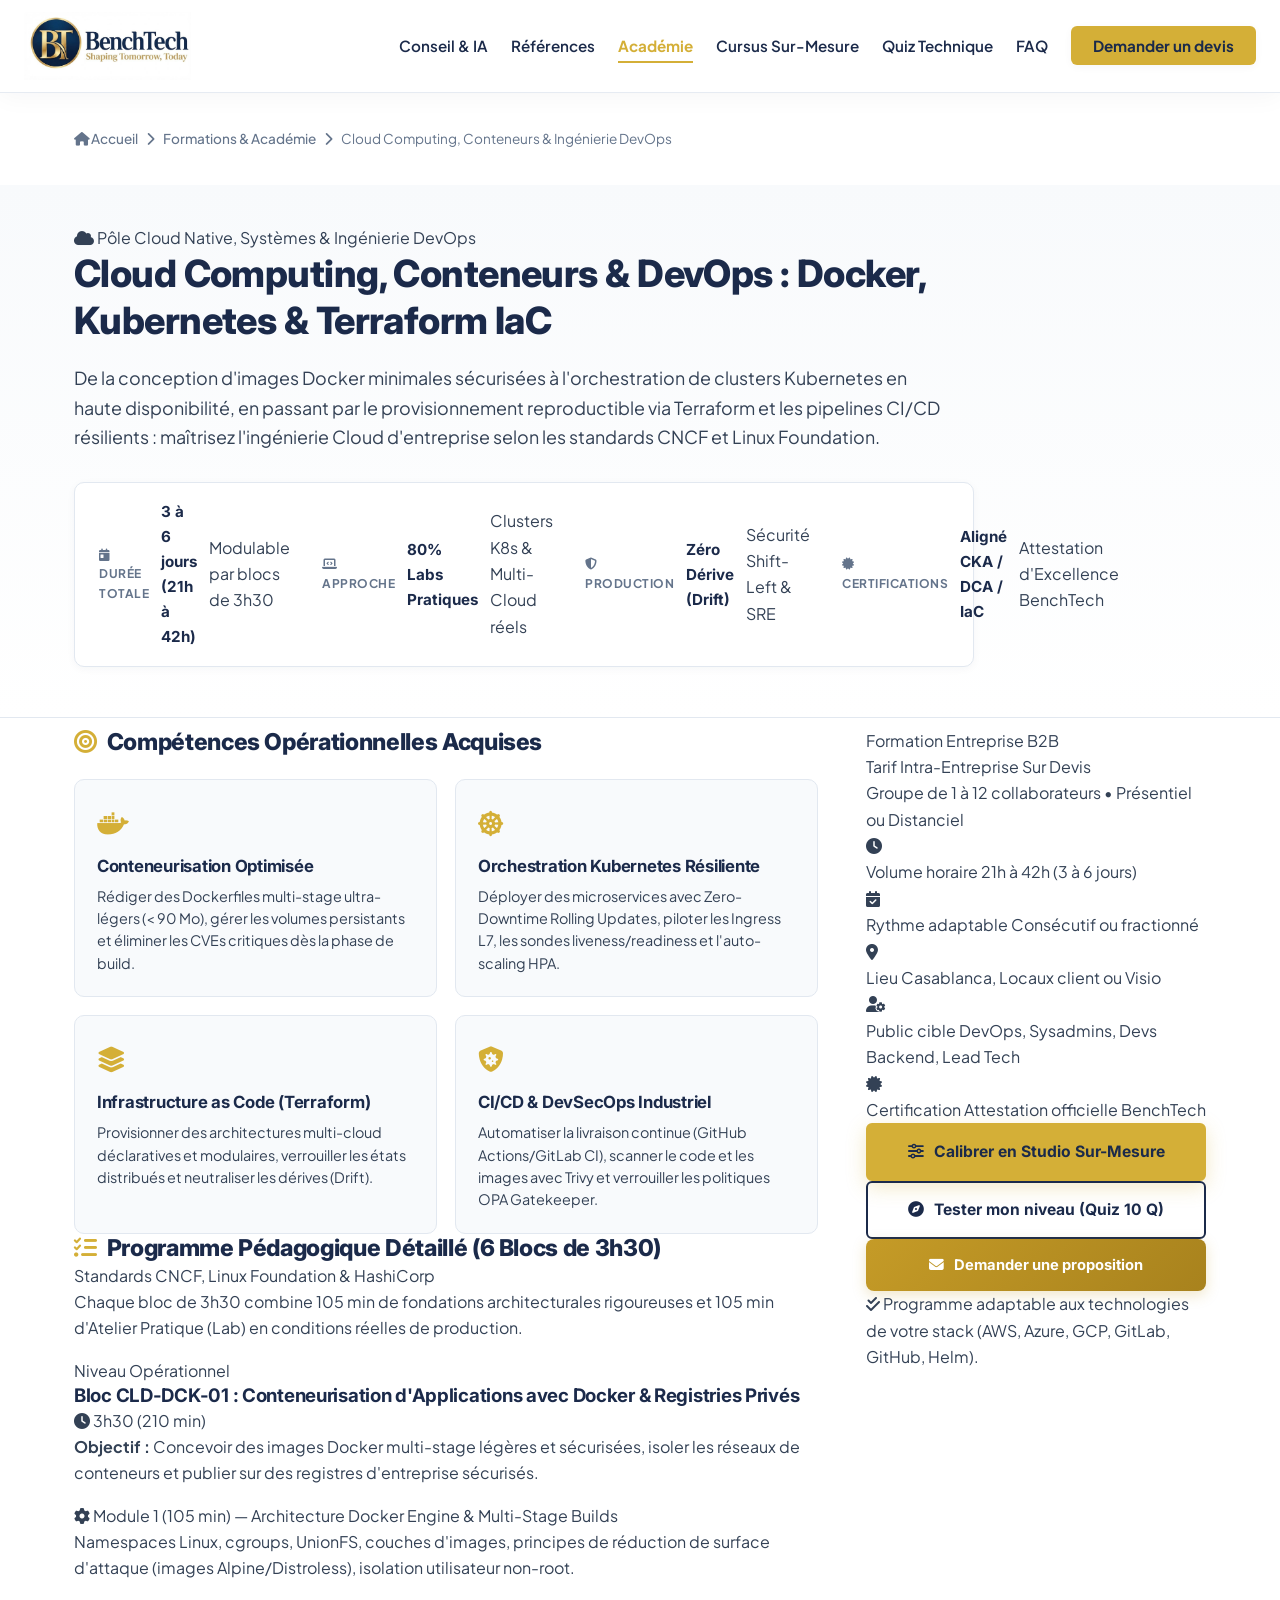
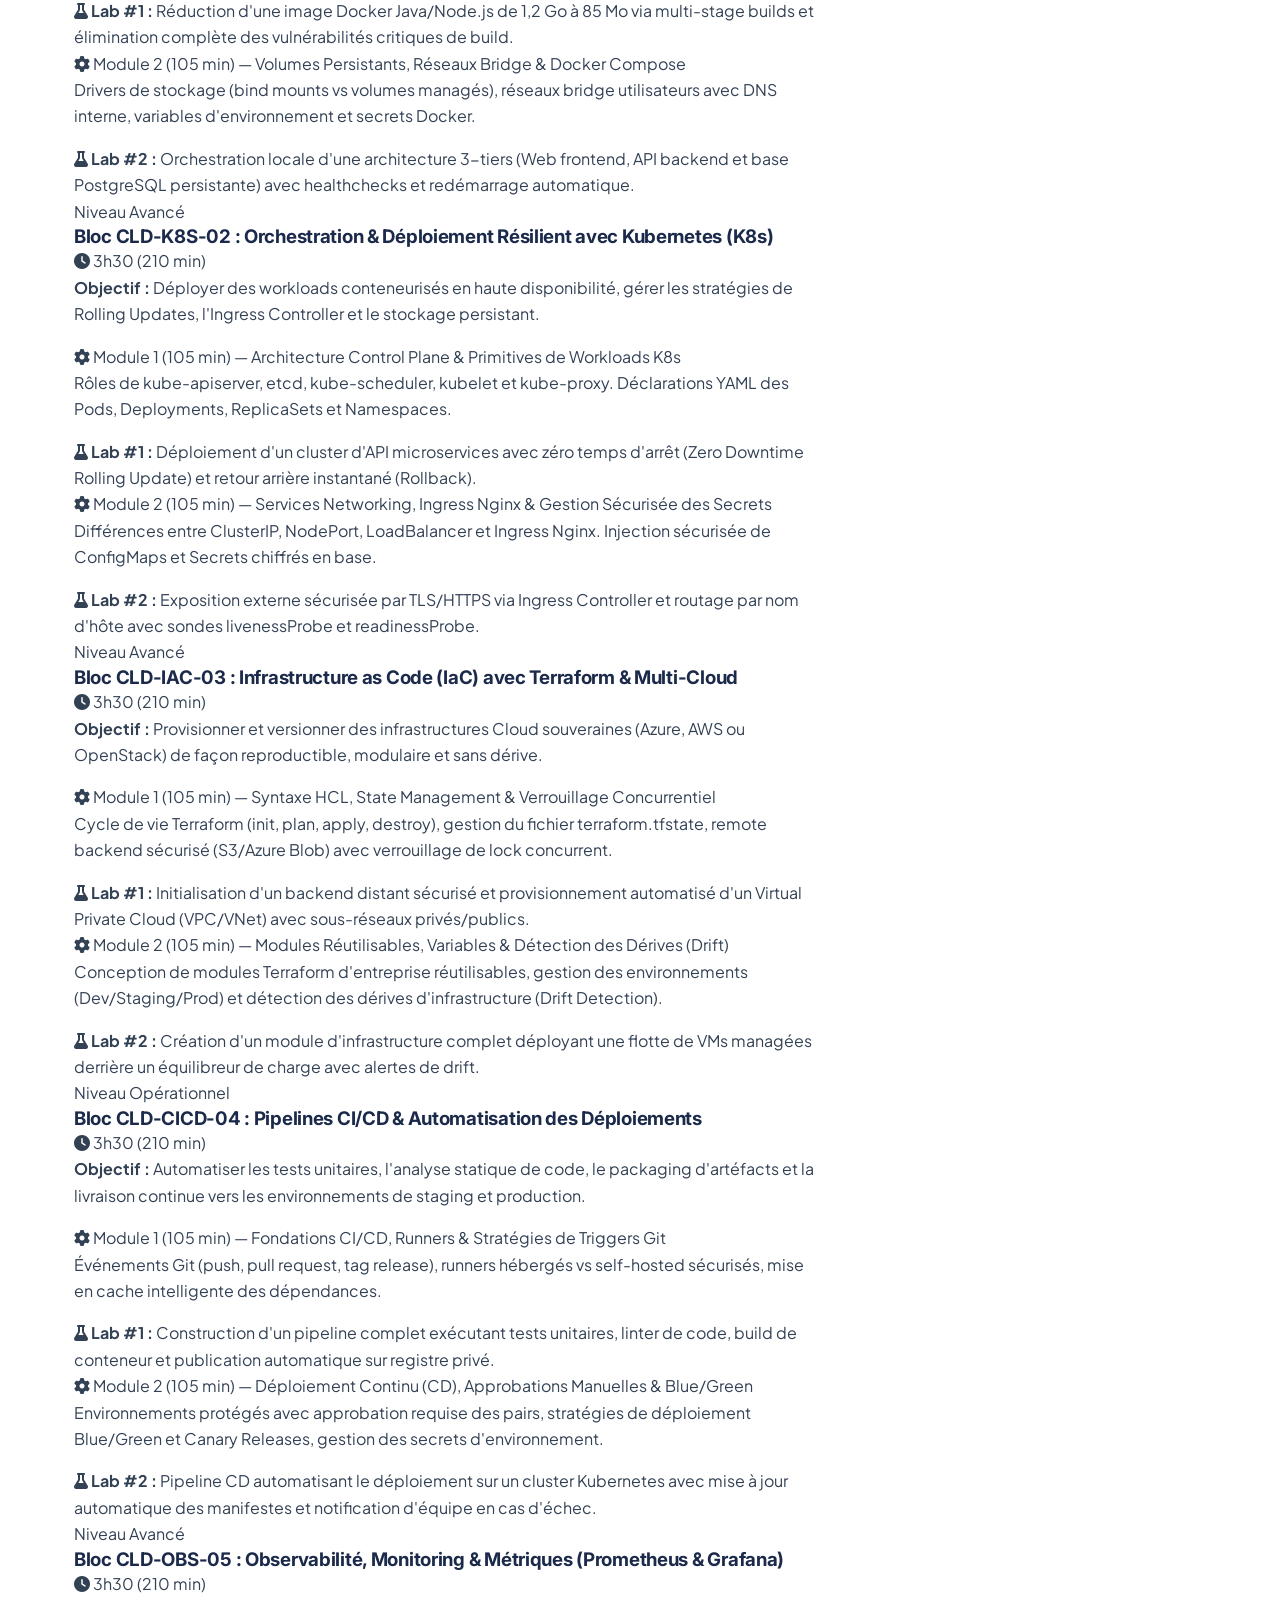
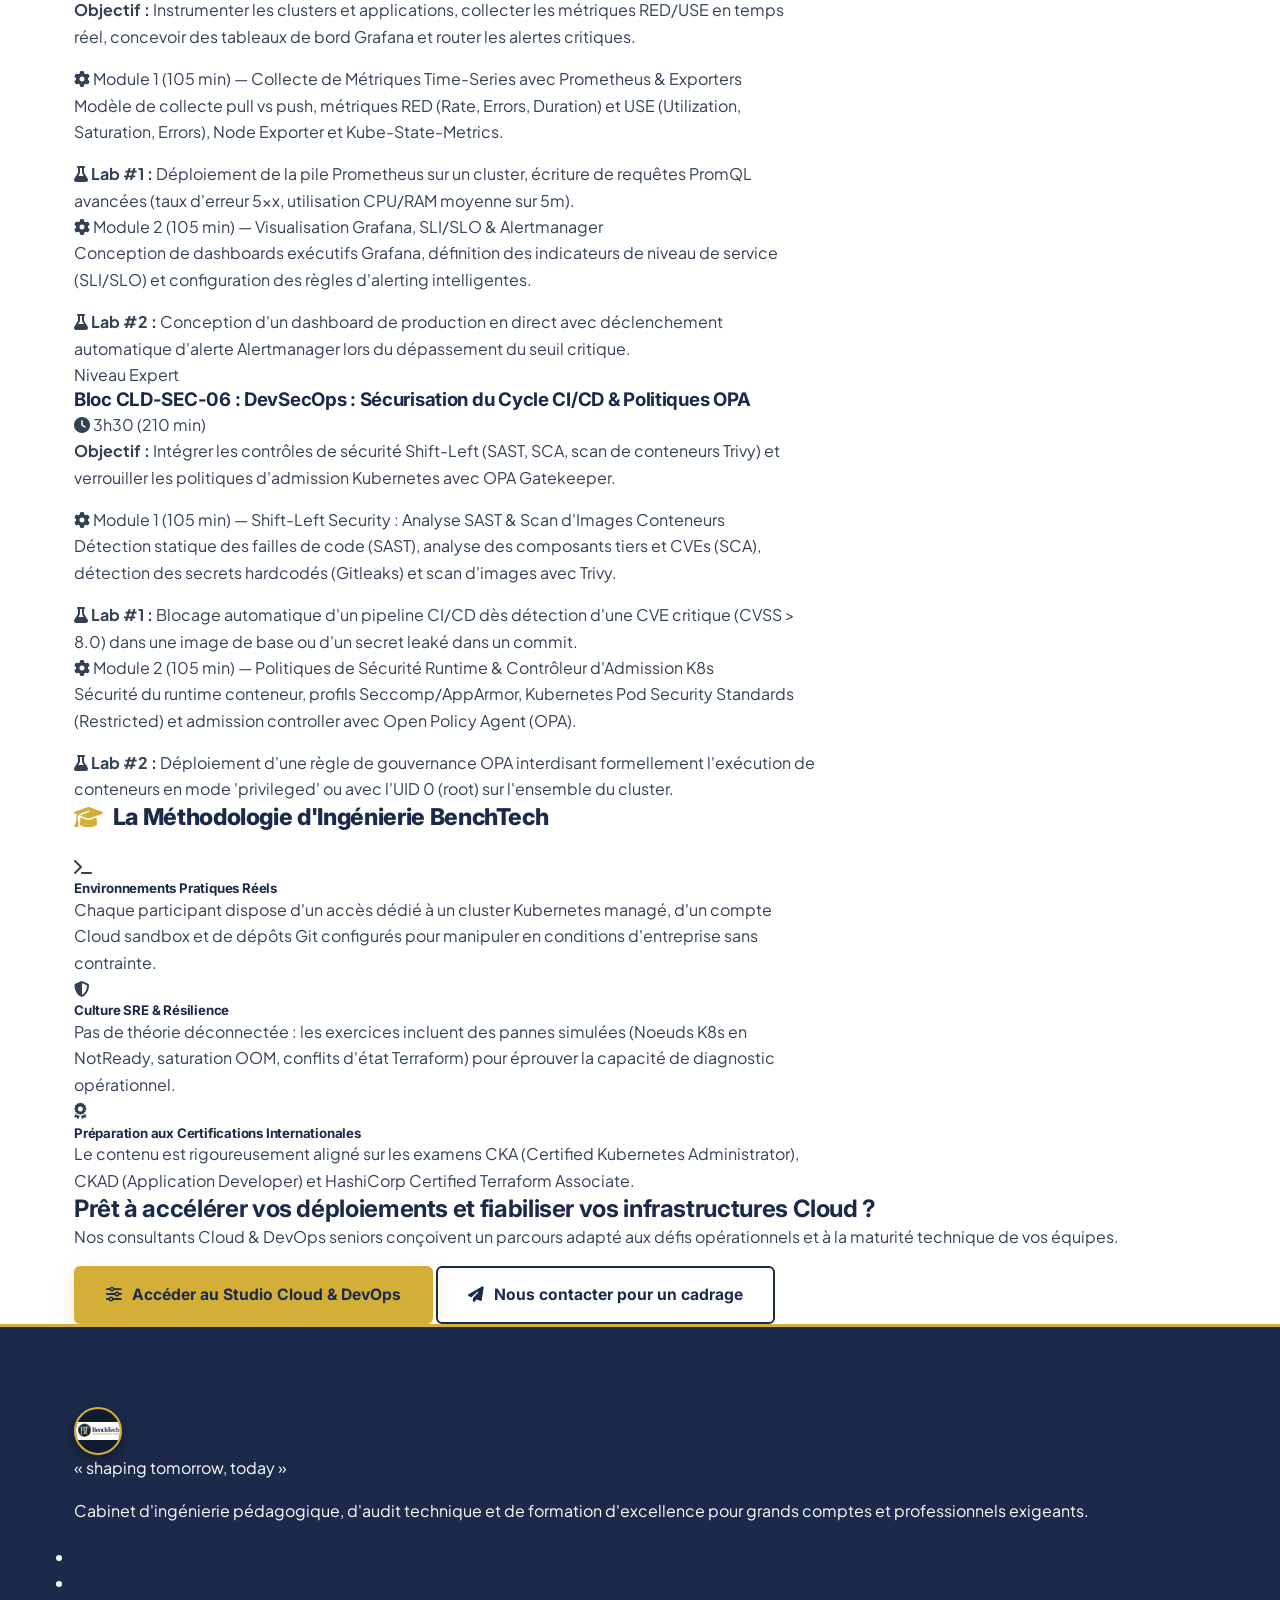
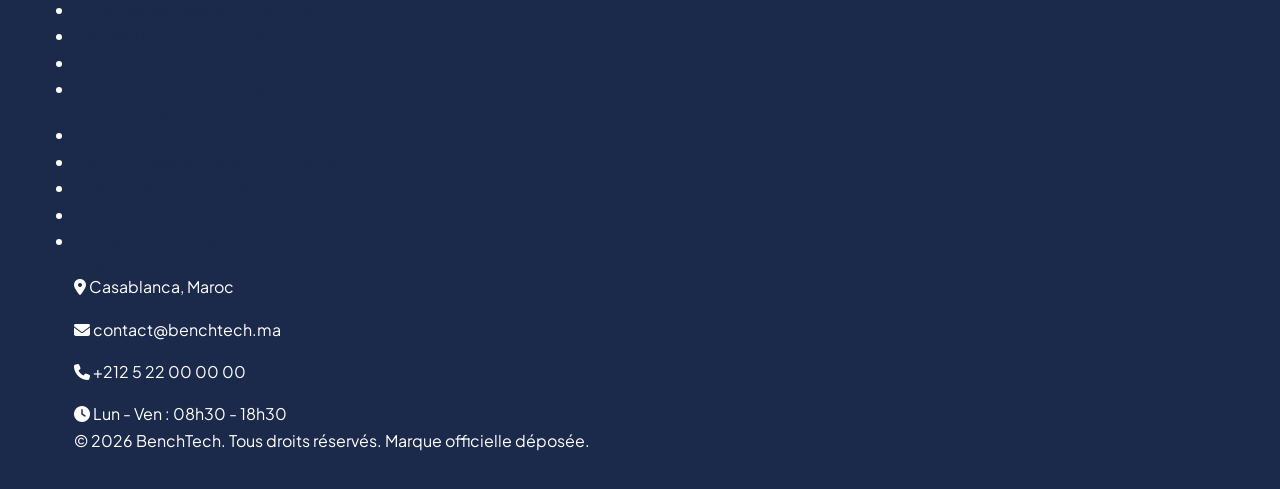
==== siteweb/formations/cloud-devops.html @ 5893574a "feat: ajout complet de la filière Cloud Computing & DevOps (BDD, Quiz, Studio, Page dédiée)" ====
<!DOCTYPE html>
<html lang="fr">
<head>
    <meta charset="UTF-8">
    <meta name="viewport" content="width=device-width, initial-scale=1.0">
    <title>Formation Cloud Computing, Conteneurs &amp; Ingénierie DevOps : Docker, Kubernetes &amp; Terraform | BenchTech</title>
    <meta name="description" content="Formation certifiante Cloud Computing &amp; DevOps à Casablanca et en ligne. Maîtrisez la conteneurisation Docker, l'orchestration Kubernetes (K8s), l'Infrastructure as Code Terraform et les pipelines CI/CD résilients.">
    <link rel="canonical" href="https://benchtech.ma/formations/cloud-devops">

    <!-- Métadonnées Sociales (Open Graph & Twitter Cards) -->
    <meta property="og:type" content="article">
    <meta property="og:locale" content="fr_FR">
    <meta property="og:site_name" content="BenchTech">
    <meta property="og:title" content="Formation Cloud Computing, Conteneurs &amp; Ingénierie DevOps | BenchTech">
    <meta property="og:description" content="Cursus d'excellence animé par des Cloud Architects et ingénieurs DevOps seniors. Docker multi-stage, cluster Kubernetes de production, Terraform IaC, observabilité Prometheus et DevSecOps.">
    <meta property="og:url" content="https://benchtech.ma/formations/cloud-devops">
    <meta property="og:image" content="https://benchtech.ma/images/logo-benchtech.png">
    
    <meta name="twitter:card" content="summary_large_image">
    <meta name="twitter:title" content="Formation Cloud &amp; DevOps — Docker, K8s, Terraform, CI/CD | BenchTech">
    <meta name="twitter:description" content="Perfectionnement professionnel Cloud Native : conteneurs sécurisés, architecture Kubernetes résiliente, IaC Terraform reproductible et automatisation CI/CD industrielle.">
    <meta name="twitter:image" content="https://benchtech.ma/images/logo-benchtech.png">

    <!-- Schéma structuré Schema.org (Course) -->
    <script type="application/ld+json">
    {
      "@context": "https://schema.org",
      "@type": "Course",
      "name": "Formation Cloud Computing, Conteneurs & Ingénierie DevOps : Docker, Kubernetes & Terraform",
      "description": "Programme intensif destiné aux administrateurs systèmes, développeurs backend et ingénieurs DevOps pour maîtriser l'architecture Cloud Native, l'automatisation CI/CD et la haute disponibilité en production.",
      "provider": {
        "@type": "Organization",
        "name": "BenchTech",
        "url": "https://benchtech.ma/",
        "logo": "https://benchtech.ma/images/logo-benchtech.png"
      },
      "inLanguage": "fr",
      "educationalLevel": "Intermediate to Advanced",
      "hasCourseInstance": {
        "@type": "CourseInstance",
        "courseMode": ["onsite", "online"],
        "courseWorkload": "PT21H"
      }
    }
    </script>

    <!-- Favicon officiel BenchTech -->
    <link rel="icon" type="image/png" href="../images/favicon.png">
    <link rel="apple-touch-icon" href="../images/monogram-bt.png">

    <!-- Polices Google Fonts : Inter & Plus Jakarta Sans -->
    <link rel="preconnect" href="https://fonts.googleapis.com">
    <link rel="preconnect" href="https://fonts.gstatic.com" crossorigin>
    <link href="https://fonts.googleapis.com/css2?family=Inter:wght@400;500;600;700;800&family=Plus+Jakarta+Sans:wght@400;500;600;700;800&display=swap" rel="stylesheet">

    <!-- Font Awesome -->
    <link rel="stylesheet" href="https://cdnjs.cloudflare.com/ajax/libs/font-awesome/6.5.1/css/all.min.css">

    <!-- Feuilles de style -->
    <link rel="stylesheet" href="../css/style.css?v=5.1">
</head>
<body class="page-course-detail">

    <!-- =======================================================================
         1. NAVIGATION
         ======================================================================= -->
    <header>
        <div class="container">
            <nav aria-label="Navigation principale">
                <a href="../index.html" class="logo" aria-label="BenchTech — Retour à l'accueil">
                    <img src="../images/logo-benchtech-original.jpg" alt="BenchTech — shaping tomorrow, today" class="header-logo-img" width="220" height="68">
                </a>

                <ul class="nav-links" id="main-nav-links">
                    <li><a href="../index.html#conseil">Conseil &amp; IA</a></li>
                    <li><a href="../index.html#references">Références</a></li>
                    <li><a href="../index.html#formations" class="active">Académie</a></li>
                    <li><a href="../index.html#studios-sur-mesure">Cursus Sur-Mesure</a></li>
                    <li><a href="../index.html#evaluations">Quiz Technique</a></li>
                    <li><a href="../index.html#faq">FAQ</a></li>
                    <li><a href="../index.html#contact" class="nav-cta">Demander un devis</a></li>
                </ul>

                <button class="menu-toggle" id="mobile-menu" aria-label="Ouvrir le menu de navigation" aria-expanded="false" aria-controls="main-nav-links">
                    <i class="fas fa-bars"></i>
                </button>
            </nav>
        </div>
    </header>

    <main id="main-content">
        <!-- =======================================================================
             2. FIL D'ARIANE (BREADCRUMB)
             ======================================================================= -->
        <div class="breadcrumbs-bar">
            <div class="container">
                <nav aria-label="Fil d'Ariane">
                    <ol class="breadcrumb-list">
                        <li><a href="../index.html"><i class="fas fa-house" aria-hidden="true"></i> Accueil</a></li>
                        <li><i class="fas fa-chevron-right" aria-hidden="true"></i></li>
                        <li><a href="../index.html#formations">Formations &amp; Académie</a></li>
                        <li><i class="fas fa-chevron-right" aria-hidden="true"></i></li>
                        <li aria-current="page">Cloud Computing, Conteneurs &amp; Ingénierie DevOps</li>
                    </ol>
                </nav>
            </div>
        </div>

        <!-- =======================================================================
             3. BANNIÈRE HERO DU CURSUS
             ======================================================================= -->
        <section class="course-hero">
            <div class="container">
                <div class="course-hero-content">
                    <div class="course-category-badge">
                        <i class="fas fa-cloud" aria-hidden="true"></i> Pôle Cloud Native, Systèmes &amp; Ingénierie DevOps
                    </div>

                    <h1 class="course-main-title">
                        Cloud Computing, Conteneurs &amp; DevOps : Docker, Kubernetes &amp; <span class="highlight-gold">Terraform IaC</span>
                    </h1>

                    <p class="course-lead">
                        De la conception d'images Docker minimales sécurisées à l'orchestration de clusters Kubernetes en haute disponibilité, en passant par le provisionnement reproductible via Terraform et les pipelines CI/CD résilients : maîtrisez l'ingénierie Cloud d'entreprise selon les standards CNCF et Linux Foundation.
                    </p>

                    <div class="course-metrics-bar">
                        <div class="metric-item">
                            <span class="metric-label"><i class="fas fa-calendar-day" aria-hidden="true"></i> Durée totale</span>
                            <span class="metric-value">3 à 6 jours (21h à 42h)</span>
                            <span class="metric-sub">Modulable par blocs de 3h30</span>
                        </div>
                        <div class="metric-divider"></div>
                        <div class="metric-item">
                            <span class="metric-label"><i class="fas fa-laptop-code" aria-hidden="true"></i> Approche</span>
                            <span class="metric-value">80% Labs Pratiques</span>
                            <span class="metric-sub">Clusters K8s &amp; Multi-Cloud réels</span>
                        </div>
                        <div class="metric-divider"></div>
                        <div class="metric-item">
                            <span class="metric-label"><i class="fas fa-shield-halved" aria-hidden="true"></i> Production</span>
                            <span class="metric-value">Zéro Dérive (Drift)</span>
                            <span class="metric-sub">Sécurité Shift-Left &amp; SRE</span>
                        </div>
                        <div class="metric-divider"></div>
                        <div class="metric-item">
                            <span class="metric-label"><i class="fas fa-certificate" aria-hidden="true"></i> Certifications</span>
                            <span class="metric-value">Aligné CKA / DCA / IaC</span>
                            <span class="metric-sub">Attestation d'Excellence BenchTech</span>
                        </div>
                    </div>
                </div>
            </div>
        </section>

        <!-- =======================================================================
             4. GRILLE PRINCIPALE (SYLLABUS + SIDEBAR STICKY)
             ======================================================================= -->
        <div class="container">
            <div class="course-layout-grid">
                
                <!-- COLONNE PRINCIPALE DU PROGRAMME -->
                <div class="course-main-col">

                    <!-- Bloc Objectifs Opérationnels -->
                    <section class="course-block-card">
                        <h2 class="block-heading"><i class="fas fa-bullseye" aria-hidden="true"></i> Compétences Opérationnelles Acquises</h2>
                        <div class="outcomes-grid">
                            <div class="outcome-card">
                                <div class="outcome-icon"><i class="fab fa-docker" aria-hidden="true"></i></div>
                                <h4>Conteneurisation Optimisée</h4>
                                <p>Rédiger des Dockerfiles multi-stage ultra-légers (&lt; 90 Mo), gérer les volumes persistants et éliminer les CVEs critiques dès la phase de build.</p>
                            </div>
                            <div class="outcome-card">
                                <div class="outcome-icon"><i class="fas fa-dharmachakra" aria-hidden="true"></i></div>
                                <h4>Orchestration Kubernetes Résiliente</h4>
                                <p>Déployer des microservices avec Zero-Downtime Rolling Updates, piloter les Ingress L7, les sondes liveness/readiness et l'auto-scaling HPA.</p>
                            </div>
                            <div class="outcome-card">
                                <div class="outcome-icon"><i class="fas fa-layer-group" aria-hidden="true"></i></div>
                                <h4>Infrastructure as Code (Terraform)</h4>
                                <p>Provisionner des architectures multi-cloud déclaratives et modulaires, verrouiller les états distribués et neutraliser les dérives (Drift).</p>
                            </div>
                            <div class="outcome-card">
                                <div class="outcome-icon"><i class="fas fa-shield-virus" aria-hidden="true"></i></div>
                                <h4>CI/CD &amp; DevSecOps Industriel</h4>
                                <p>Automatiser la livraison continue (GitHub Actions/GitLab CI), scanner le code et les images avec Trivy et verrouiller les politiques OPA Gatekeeper.</p>
                            </div>
                        </div>
                    </section>

                    <!-- Programme Détaillé Module par Module (Syllabus) -->
                    <section class="course-block-card">
                        <div class="syllabus-header-row">
                            <h2 class="block-heading" style="margin-bottom: 0;">
                                <i class="fas fa-list-check" aria-hidden="true"></i> Programme Pédagogique Détaillé (6 Blocs de 3h30)
                            </h2>
                            <span class="syllabus-version-chip">Standards CNCF, Linux Foundation &amp; HashiCorp</span>
                        </div>
                        <p class="section-subtext">
                            Chaque bloc de 3h30 combine 105 min de fondations architecturales rigoureuses et 105 min d'Atelier Pratique (Lab) en conditions réelles de production.
                        </p>

                        <div class="syllabus-accordion">
                            
                            <!-- BLOC 1 -->
                            <div class="syllabus-item active">
                                <div class="syllabus-item-header">
                                    <div class="syllabus-item-title-wrap">
                                        <span class="syllabus-item-badge badge-tag-blue">Niveau Opérationnel</span>
                                        <h3 class="syllabus-item-title">Bloc CLD-DCK-01 : Conteneurisation d'Applications avec Docker &amp; Registries Privés</h3>
                                    </div>
                                    <span class="syllabus-duration-chip"><i class="fas fa-clock" aria-hidden="true"></i> 3h30 (210 min)</span>
                                </div>
                                <div class="syllabus-item-body">
                                    <p class="syllabus-item-desc">
                                        <strong>Objectif :</strong> Concevoir des images Docker multi-stage légères et sécurisées, isoler les réseaux de conteneurs et publier sur des registres d'entreprise sécurisés.
                                    </p>
                                    <div class="module-subpart">
                                        <span class="subpart-tag"><i class="fas fa-gear"></i> Module 1 (105 min) — Architecture Docker Engine &amp; Multi-Stage Builds</span>
                                        <p class="subpart-text">Namespaces Linux, cgroups, UnionFS, couches d'images, principes de réduction de surface d'attaque (images Alpine/Distroless), isolation utilisateur non-root.</p>
                                        <div class="lab-highlight">
                                            <i class="fas fa-flask" aria-hidden="true"></i>
                                            <strong>Lab #1 :</strong> Réduction d'une image Docker Java/Node.js de 1,2 Go à 85 Mo via multi-stage builds et élimination complète des vulnérabilités critiques de build.
                                        </div>
                                    </div>
                                    <div class="module-subpart">
                                        <span class="subpart-tag"><i class="fas fa-gear"></i> Module 2 (105 min) — Volumes Persistants, Réseaux Bridge &amp; Docker Compose</span>
                                        <p class="subpart-text">Drivers de stockage (bind mounts vs volumes managés), réseaux bridge utilisateurs avec DNS interne, variables d'environnement et secrets Docker.</p>
                                        <div class="lab-highlight">
                                            <i class="fas fa-flask" aria-hidden="true"></i>
                                            <strong>Lab #2 :</strong> Orchestration locale d'une architecture 3-tiers (Web frontend, API backend et base PostgreSQL persistante) avec healthchecks et redémarrage automatique.
                                        </div>
                                    </div>
                                </div>
                            </div>

                            <!-- BLOC 2 -->
                            <div class="syllabus-item active">
                                <div class="syllabus-item-header">
                                    <div class="syllabus-item-title-wrap">
                                        <span class="syllabus-item-badge badge-tag-purple">Niveau Avancé</span>
                                        <h3 class="syllabus-item-title">Bloc CLD-K8S-02 : Orchestration &amp; Déploiement Résilient avec Kubernetes (K8s)</h3>
                                    </div>
                                    <span class="syllabus-duration-chip"><i class="fas fa-clock" aria-hidden="true"></i> 3h30 (210 min)</span>
                                </div>
                                <div class="syllabus-item-body">
                                    <p class="syllabus-item-desc">
                                        <strong>Objectif :</strong> Déployer des workloads conteneurisés en haute disponibilité, gérer les stratégies de Rolling Updates, l'Ingress Controller et le stockage persistant.
                                    </p>
                                    <div class="module-subpart">
                                        <span class="subpart-tag"><i class="fas fa-gear"></i> Module 1 (105 min) — Architecture Control Plane &amp; Primitives de Workloads K8s</span>
                                        <p class="subpart-text">Rôles de kube-apiserver, etcd, kube-scheduler, kubelet et kube-proxy. Déclarations YAML des Pods, Deployments, ReplicaSets et Namespaces.</p>
                                        <div class="lab-highlight">
                                            <i class="fas fa-flask" aria-hidden="true"></i>
                                            <strong>Lab #1 :</strong> Déploiement d'un cluster d'API microservices avec zéro temps d'arrêt (Zero Downtime Rolling Update) et retour arrière instantané (Rollback).
                                        </div>
                                    </div>
                                    <div class="module-subpart">
                                        <span class="subpart-tag"><i class="fas fa-gear"></i> Module 2 (105 min) — Services Networking, Ingress Nginx &amp; Gestion Sécurisée des Secrets</span>
                                        <p class="subpart-text">Différences entre ClusterIP, NodePort, LoadBalancer et Ingress Nginx. Injection sécurisée de ConfigMaps et Secrets chiffrés en base.</p>
                                        <div class="lab-highlight">
                                            <i class="fas fa-flask" aria-hidden="true"></i>
                                            <strong>Lab #2 :</strong> Exposition externe sécurisée par TLS/HTTPS via Ingress Controller et routage par nom d'hôte avec sondes livenessProbe et readinessProbe.
                                        </div>
                                    </div>
                                </div>
                            </div>

                            <!-- BLOC 3 -->
                            <div class="syllabus-item active">
                                <div class="syllabus-item-header">
                                    <div class="syllabus-item-title-wrap">
                                        <span class="syllabus-item-badge badge-tag-purple">Niveau Avancé</span>
                                        <h3 class="syllabus-item-title">Bloc CLD-IAC-03 : Infrastructure as Code (IaC) avec Terraform &amp; Multi-Cloud</h3>
                                    </div>
                                    <span class="syllabus-duration-chip"><i class="fas fa-clock" aria-hidden="true"></i> 3h30 (210 min)</span>
                                </div>
                                <div class="syllabus-item-body">
                                    <p class="syllabus-item-desc">
                                        <strong>Objectif :</strong> Provisionner et versionner des infrastructures Cloud souveraines (Azure, AWS ou OpenStack) de façon reproductible, modulaire et sans dérive.
                                    </p>
                                    <div class="module-subpart">
                                        <span class="subpart-tag"><i class="fas fa-gear"></i> Module 1 (105 min) — Syntaxe HCL, State Management &amp; Verrouillage Concurrentiel</span>
                                        <p class="subpart-text">Cycle de vie Terraform (init, plan, apply, destroy), gestion du fichier terraform.tfstate, remote backend sécurisé (S3/Azure Blob) avec verrouillage de lock concurrent.</p>
                                        <div class="lab-highlight">
                                            <i class="fas fa-flask" aria-hidden="true"></i>
                                            <strong>Lab #1 :</strong> Initialisation d'un backend distant sécurisé et provisionnement automatisé d'un Virtual Private Cloud (VPC/VNet) avec sous-réseaux privés/publics.
                                        </div>
                                    </div>
                                    <div class="module-subpart">
                                        <span class="subpart-tag"><i class="fas fa-gear"></i> Module 2 (105 min) — Modules Réutilisables, Variables &amp; Détection des Dérives (Drift)</span>
                                        <p class="subpart-text">Conception de modules Terraform d'entreprise réutilisables, gestion des environnements (Dev/Staging/Prod) et détection des dérives d'infrastructure (Drift Detection).</p>
                                        <div class="lab-highlight">
                                            <i class="fas fa-flask" aria-hidden="true"></i>
                                            <strong>Lab #2 :</strong> Création d'un module d'infrastructure complet déployant une flotte de VMs managées derrière un équilibreur de charge avec alertes de drift.
                                        </div>
                                    </div>
                                </div>
                            </div>

                            <!-- BLOC 4 -->
                            <div class="syllabus-item active">
                                <div class="syllabus-item-header">
                                    <div class="syllabus-item-title-wrap">
                                        <span class="syllabus-item-badge badge-tag-blue">Niveau Opérationnel</span>
                                        <h3 class="syllabus-item-title">Bloc CLD-CICD-04 : Pipelines CI/CD &amp; Automatisation des Déploiements</h3>
                                    </div>
                                    <span class="syllabus-duration-chip"><i class="fas fa-clock" aria-hidden="true"></i> 3h30 (210 min)</span>
                                </div>
                                <div class="syllabus-item-body">
                                    <p class="syllabus-item-desc">
                                        <strong>Objectif :</strong> Automatiser les tests unitaires, l'analyse statique de code, le packaging d'artéfacts et la livraison continue vers les environnements de staging et production.
                                    </p>
                                    <div class="module-subpart">
                                        <span class="subpart-tag"><i class="fas fa-gear"></i> Module 1 (105 min) — Fondations CI/CD, Runners &amp; Stratégies de Triggers Git</span>
                                        <p class="subpart-text">Événements Git (push, pull request, tag release), runners hébergés vs self-hosted sécurisés, mise en cache intelligente des dépendances.</p>
                                        <div class="lab-highlight">
                                            <i class="fas fa-flask" aria-hidden="true"></i>
                                            <strong>Lab #1 :</strong> Construction d'un pipeline complet exécutant tests unitaires, linter de code, build de conteneur et publication automatique sur registre privé.
                                        </div>
                                    </div>
                                    <div class="module-subpart">
                                        <span class="subpart-tag"><i class="fas fa-gear"></i> Module 2 (105 min) — Déploiement Continu (CD), Approbations Manuelles &amp; Blue/Green</span>
                                        <p class="subpart-text">Environnements protégés avec approbation requise des pairs, stratégies de déploiement Blue/Green et Canary Releases, gestion des secrets d'environnement.</p>
                                        <div class="lab-highlight">
                                            <i class="fas fa-flask" aria-hidden="true"></i>
                                            <strong>Lab #2 :</strong> Pipeline CD automatisant le déploiement sur un cluster Kubernetes avec mise à jour automatique des manifestes et notification d'équipe en cas d'échec.
                                        </div>
                                    </div>
                                </div>
                            </div>

                            <!-- BLOC 5 -->
                            <div class="syllabus-item active">
                                <div class="syllabus-item-header">
                                    <div class="syllabus-item-title-wrap">
                                        <span class="syllabus-item-badge badge-tag-purple">Niveau Avancé</span>
                                        <h3 class="syllabus-item-title">Bloc CLD-OBS-05 : Observabilité, Monitoring &amp; Métriques (Prometheus &amp; Grafana)</h3>
                                    </div>
                                    <span class="syllabus-duration-chip"><i class="fas fa-clock" aria-hidden="true"></i> 3h30 (210 min)</span>
                                </div>
                                <div class="syllabus-item-body">
                                    <p class="syllabus-item-desc">
                                        <strong>Objectif :</strong> Instrumenter les clusters et applications, collecter les métriques RED/USE en temps réel, concevoir des tableaux de bord Grafana et router les alertes critiques.
                                    </p>
                                    <div class="module-subpart">
                                        <span class="subpart-tag"><i class="fas fa-gear"></i> Module 1 (105 min) — Collecte de Métriques Time-Series avec Prometheus &amp; Exporters</span>
                                        <p class="subpart-text">Modèle de collecte pull vs push, métriques RED (Rate, Errors, Duration) et USE (Utilization, Saturation, Errors), Node Exporter et Kube-State-Metrics.</p>
                                        <div class="lab-highlight">
                                            <i class="fas fa-flask" aria-hidden="true"></i>
                                            <strong>Lab #1 :</strong> Déploiement de la pile Prometheus sur un cluster, écriture de requêtes PromQL avancées (taux d'erreur 5xx, utilisation CPU/RAM moyenne sur 5m).
                                        </div>
                                    </div>
                                    <div class="module-subpart">
                                        <span class="subpart-tag"><i class="fas fa-gear"></i> Module 2 (105 min) — Visualisation Grafana, SLI/SLO &amp; Alertmanager</span>
                                        <p class="subpart-text">Conception de dashboards exécutifs Grafana, définition des indicateurs de niveau de service (SLI/SLO) et configuration des règles d'alerting intelligentes.</p>
                                        <div class="lab-highlight">
                                            <i class="fas fa-flask" aria-hidden="true"></i>
                                            <strong>Lab #2 :</strong> Conception d'un dashboard de production en direct avec déclenchement automatique d'alerte Alertmanager lors du dépassement du seuil critique.
                                        </div>
                                    </div>
                                </div>
                            </div>

                            <!-- BLOC 6 -->
                            <div class="syllabus-item active">
                                <div class="syllabus-item-header">
                                    <div class="syllabus-item-title-wrap">
                                        <span class="syllabus-item-badge badge-tag-gold">Niveau Expert</span>
                                        <h3 class="syllabus-item-title">Bloc CLD-SEC-06 : DevSecOps : Sécurisation du Cycle CI/CD &amp; Politiques OPA</h3>
                                    </div>
                                    <span class="syllabus-duration-chip"><i class="fas fa-clock" aria-hidden="true"></i> 3h30 (210 min)</span>
                                </div>
                                <div class="syllabus-item-body">
                                    <p class="syllabus-item-desc">
                                        <strong>Objectif :</strong> Intégrer les contrôles de sécurité Shift-Left (SAST, SCA, scan de conteneurs Trivy) et verrouiller les politiques d'admission Kubernetes avec OPA Gatekeeper.
                                    </p>
                                    <div class="module-subpart">
                                        <span class="subpart-tag"><i class="fas fa-gear"></i> Module 1 (105 min) — Shift-Left Security : Analyse SAST &amp; Scan d'Images Conteneurs</span>
                                        <p class="subpart-text">Détection statique des failles de code (SAST), analyse des composants tiers et CVEs (SCA), détection des secrets hardcodés (Gitleaks) et scan d'images avec Trivy.</p>
                                        <div class="lab-highlight">
                                            <i class="fas fa-flask" aria-hidden="true"></i>
                                            <strong>Lab #1 :</strong> Blocage automatique d'un pipeline CI/CD dès détection d'une CVE critique (CVSS &gt; 8.0) dans une image de base ou d'un secret leaké dans un commit.
                                        </div>
                                    </div>
                                    <div class="module-subpart">
                                        <span class="subpart-tag"><i class="fas fa-gear"></i> Module 2 (105 min) — Politiques de Sécurité Runtime &amp; Contrôleur d'Admission K8s</span>
                                        <p class="subpart-text">Sécurité du runtime conteneur, profils Seccomp/AppArmor, Kubernetes Pod Security Standards (Restricted) et admission controller avec Open Policy Agent (OPA).</p>
                                        <div class="lab-highlight">
                                            <i class="fas fa-flask" aria-hidden="true"></i>
                                            <strong>Lab #2 :</strong> Déploiement d'une règle de gouvernance OPA interdisant formellement l'exécution de conteneurs en mode 'privileged' ou avec l'UID 0 (root) sur l'ensemble du cluster.
                                        </div>
                                    </div>
                                </div>
                            </div>

                        </div>
                    </section>

                    <!-- Pédagogie & Méthode -->
                    <section class="course-block-card">
                        <h2 class="block-heading"><i class="fas fa-graduation-cap" aria-hidden="true"></i> La Méthodologie d'Ingénierie BenchTech</h2>
                        <div class="method-points-list">
                            <div class="method-point">
                                <i class="fas fa-terminal"></i>
                                <div>
                                    <h5>Environnements Pratiques Réels</h5>
                                    <p>Chaque participant dispose d'un accès dédié à un cluster Kubernetes managé, d'un compte Cloud sandbox et de dépôts Git configurés pour manipuler en conditions d'entreprise sans contrainte.</p>
                                </div>
                            </div>
                            <div class="method-point">
                                <i class="fas fa-shield-halved"></i>
                                <div>
                                    <h5>Culture SRE &amp; Résilience</h5>
                                    <p>Pas de théorie déconnectée : les exercices incluent des pannes simulées (Noeuds K8s en NotReady, saturation OOM, conflits d'état Terraform) pour éprouver la capacité de diagnostic opérationnel.</p>
                                </div>
                            </div>
                            <div class="method-point">
                                <i class="fas fa-award"></i>
                                <div>
                                    <h5>Préparation aux Certifications Internationales</h5>
                                    <p>Le contenu est rigoureusement aligné sur les examens CKA (Certified Kubernetes Administrator), CKAD (Application Developer) et HashiCorp Certified Terraform Associate.</p>
                                </div>
                            </div>
                        </div>
                    </section>

                </div>

                <!-- SIDEBAR STICKY (PANIER, CTA, INFOS CLÉS) -->
                <aside class="course-sidebar-col">
                    <div class="course-sticky-card">
                        <div class="course-price-wrap">
                            <span class="price-type-badge">Formation Entreprise B2B</span>
                            <div class="price-headline">Tarif Intra-Entreprise Sur Devis</div>
                            <p class="price-subtext">Groupe de 1 à 12 collaborateurs • Présentiel ou Distanciel</p>
                        </div>

                        <div class="sidebar-details-list">
                            <div class="sidebar-detail-item">
                                <i class="fas fa-clock"></i>
                                <div>
                                    <span class="label">Volume horaire</span>
                                    <span class="value">21h à 42h (3 à 6 jours)</span>
                                </div>
                            </div>
                            <div class="sidebar-detail-item">
                                <i class="fas fa-calendar-check"></i>
                                <div>
                                    <span class="label">Rythme adaptable</span>
                                    <span class="value">Consécutif ou fractionné</span>
                                </div>
                            </div>
                            <div class="sidebar-detail-item">
                                <i class="fas fa-map-marker-alt"></i>
                                <div>
                                    <span class="label">Lieu</span>
                                    <span class="value">Casablanca, Locaux client ou Visio</span>
                                </div>
                            </div>
                            <div class="sidebar-detail-item">
                                <i class="fas fa-user-gear"></i>
                                <div>
                                    <span class="label">Public cible</span>
                                    <span class="value">DevOps, Sysadmins, Devs Backend, Lead Tech</span>
                                </div>
                            </div>
                            <div class="sidebar-detail-item">
                                <i class="fas fa-certificate"></i>
                                <div>
                                    <span class="label">Certification</span>
                                    <span class="value">Attestation officielle BenchTech</span>
                                </div>
                            </div>
                        </div>

                        <div class="sidebar-cta-group">
                            <a href="../index.html#cloud-devops-studio" class="btn btn-primary" style="width: 100%; text-align: center;">
                                <i class="fas fa-sliders" aria-hidden="true"></i> Calibrer en Studio Sur-Mesure
                            </a>
                            <a href="../index.html#evaluations" class="btn btn-outline" style="width: 100%; text-align: center;">
                                <i class="fas fa-compass" aria-hidden="true"></i> Tester mon niveau (Quiz 10 Q)
                            </a>
                            <a href="../index.html#contact" class="btn btn-gold" style="width: 100%; text-align: center;">
                                <i class="fas fa-envelope" aria-hidden="true"></i> Demander une proposition
                            </a>
                        </div>

                        <div class="sidebar-guarantee">
                            <i class="fas fa-check-double"></i> Programme adaptable aux technologies de votre stack (AWS, Azure, GCP, GitLab, GitHub, Helm).
                        </div>
                    </div>
                </aside>

            </div>
        </div>

        <!-- =======================================================================
             5. SECTION CALL-TO-ACTION INFÉRIEURE
             ======================================================================= -->
        <section class="section-cta-footer">
            <div class="container">
                <div class="cta-banner-content">
                    <h2>Prêt à accélérer vos déploiements et fiabiliser vos infrastructures Cloud ?</h2>
                    <p>Nos consultants Cloud &amp; DevOps seniors conçoivent un parcours adapté aux défis opérationnels et à la maturité technique de vos équipes.</p>
                    <div class="cta-actions-row">
                        <a href="../index.html#cloud-devops-studio" class="btn btn-primary btn-lg">
                            <i class="fas fa-sliders" aria-hidden="true"></i> Accéder au Studio Cloud &amp; DevOps
                        </a>
                        <a href="../index.html#contact" class="btn btn-outline btn-lg">
                            <i class="fas fa-paper-plane" aria-hidden="true"></i> Nous contacter pour un cadrage
                        </a>
                    </div>
                </div>
            </div>
        </section>

    </main>

    <!-- =======================================================================
         6. FOOTER INSTITUTIONNEL BenchTech
         ======================================================================= -->
    <footer>
        <div class="container">
            <div class="footer-grid">
                <div class="footer-brand">
                    <img src="../images/logo-benchtech-original.jpg" alt="BenchTech" class="footer-logo-img" width="180" height="56">
                    <p class="brand-tagline">« shaping tomorrow, today »</p>
                    <p>Cabinet d'ingénierie pédagogique, d'audit technique et de formation d'excellence pour grands comptes et professionnels exigeants.</p>
                </div>
                <div class="footer-links">
                    <h4>Pôles d'Excellence</h4>
                    <ul>
                        <li><a href="cloud-devops.html">Cloud Computing &amp; DevOps</a></li>
                        <li><a href="unix-linux.html">UNIX &amp; Linux Avancé</a></li>
                        <li><a href="sql-sgbd.html">Optimisation Bases de Données &amp; SQL</a></li>
                        <li><a href="power-bi.html">Microsoft Power BI &amp; DAX</a></li>
                        <li><a href="copilot-studio.html">Agents IA &amp; Copilot Studio</a></li>
                        <li><a href="github-copilot.html">GitHub Copilot &amp; Ingénierie IA</a></li>
                    </ul>
                </div>
                <div class="footer-links">
                    <h4>Outils &amp; Diagnostic</h4>
                    <ul>
                        <li><a href="../index.html#studios-sur-mesure">Configurateur Sur-Mesure</a></li>
                        <li><a href="../index.html#evaluations">Quiz de Positionnement Technique</a></li>
                        <li><a href="../index.html#references">Nos Références Clients</a></li>
                        <li><a href="../index.html#faq">Questions Fréquentes</a></li>
                        <li><a href="../index.html#contact">Demande de Devis Intra</a></li>
                    </ul>
                </div>
                <div class="footer-contact">
                    <h4>Siège &amp; Contact</h4>
                    <p><i class="fas fa-location-dot"></i> Casablanca, Maroc</p>
                    <p><i class="fas fa-envelope"></i> contact@benchtech.ma</p>
                    <p><i class="fas fa-phone"></i> +212 5 22 00 00 00</p>
                    <p><i class="fas fa-clock"></i> Lun - Ven : 08h30 - 18h30</p>
                </div>
            </div>
            <div class="footer-bottom">
                <p>&copy; 2026 BenchTech. Tous droits réservés. Marque officielle déposée.</p>
            </div>
        </div>
    </footer>

</body>
</html>
---- siteweb/css/style.css ----
/* ==========================================================================
   BenchTech — Feuille de style principale
   Identité : Le Sage (Rigueur académique) & Le Magicien (Innovation & Excellence)
   Slogan : « shaping tomorrow, today »
   ========================================================================== */

/* --------------------------------------------------------------------------
   1. VARIABLES CSS (CHARTE GRAPHIQUE STRICTE)
   -------------------------------------------------------------------------- */
:root {
    /* Variables de charte imposées */
    --bg-primary: #FFFFFF;          /* 80% de la surface pour clarté maximale et lisibilité académique */
    --bg-secondary: #F8FAFC;        /* Gris très clair subtil pour alternance et profondeur */
    --color-sage: #1B2A4A;          /* Bleu Nuit Profond : Titres H1/H2/H3, Nav, Footer, autorité scientifique */
    --color-magician: #D4AF37;      /* Or / Doré : Monogramme BT, Slogan, CTA principal, accents et icônes clés */
    --text-body: #334155;           /* Gris ardoise foncé pour corps de texte, contraste doux et lisible */

    /* Variantes harmonisées UI B2B */
    --color-sage-light: #24375D;
    --color-sage-dark: #111B30;
    --color-magician-hover: #C59F2D;
    --color-magician-light: #FFF9EB;
    --color-magician-border: rgba(212, 175, 55, 0.35);
    
    --text-muted: #64748B;
    --text-light: #94A3B8;
    --border-color: #E2E8F0;
    --border-light: #EDF2F7;

    /* Typographie */
    --font-heading: 'Inter', -apple-system, BlinkMacSystemFont, "Segoe UI", Roboto, sans-serif;
    --font-body: 'Plus Jakarta Sans', -apple-system, BlinkMacSystemFont, "Segoe UI", Roboto, sans-serif;

    /* Ombres ultra-légères & raffinées */
    --shadow-subtle: 0 2px 8px rgba(27, 42, 74, 0.04);
    --shadow-card: 0 4px 20px rgba(27, 42, 74, 0.06);
    --shadow-hover: 0 12px 30px rgba(27, 42, 74, 0.12);
    --shadow-gold: 0 6px 20px rgba(212, 175, 55, 0.28);

    /* Rayons de courbure */
    --radius-sm: 6px;
    --radius-md: 10px;
    --radius-lg: 14px;
    --radius-full: 9999px;

    /* Transitions */
    --transition: all 0.25s cubic-bezier(0.4, 0, 0.2, 1);
}

/* --------------------------------------------------------------------------
   2. RESET & BASE
   -------------------------------------------------------------------------- */
*, *::before, *::after {
    margin: 0;
    padding: 0;
    box-sizing: border-box;
}

html {
    scroll-behavior: smooth;
    scroll-padding-top: 98px;
}

body {
    font-family: var(--font-body);
    font-size: 1rem;
    line-height: 1.65;
    color: var(--text-body);
    background-color: var(--bg-primary);
    -webkit-font-smoothing: antialiased;
    -moz-osx-font-smoothing: grayscale;
}

/* Typographie stricte : Casse de BenchTech toujours préservée */
h1, h2, h3, h4, h5, h6 {
    font-family: var(--font-heading);
    color: var(--color-sage);
    font-weight: 700;
    line-height: 1.25;
    letter-spacing: -0.015em;
}

p {
    margin-bottom: 1rem;
}

p:last-child {
    margin-bottom: 0;
}

a {
    color: var(--color-sage);
    text-decoration: none;
    transition: var(--transition);
}

img {
    max-width: 100%;
    height: auto;
    display: block;
}

.container {
    width: 100%;
    max-width: 1180px;
    margin: 0 auto;
    padding: 0 24px;
}

/* --------------------------------------------------------------------------
   3. SECTIONS & TITRES (RESPIRATION 80px - 100px)
   -------------------------------------------------------------------------- */
.section {
    padding: 90px 0;
    position: relative;
}

.bg-white {
    background-color: var(--bg-primary);
}

.bg-secondary {
    background-color: var(--bg-secondary);
}

.section-header {
    text-align: center;
    max-width: 760px;
    margin: 0 auto 55px;
}

.section-tag {
    display: inline-flex;
    align-items: center;
    gap: 8px;
    font-size: 0.8rem;
    font-weight: 700;
    text-transform: uppercase;
    letter-spacing: 0.1em;
    color: var(--color-magician);
    background: var(--color-magician-light);
    border: 1px solid var(--color-magician-border);
    padding: 6px 14px;
    border-radius: var(--radius-full);
    margin-bottom: 16px;
}

.section-header h2 {
    font-size: 2.35rem;
    font-weight: 800;
    margin-bottom: 16px;
    color: var(--color-sage);
}

.section-intro {
    font-size: 1.08rem;
    color: var(--text-muted);
    line-height: 1.6;
}

.divider {
    width: 56px;
    height: 3px;
    margin: 18px auto 0;
    background: var(--color-magician);
    border-radius: var(--radius-full);
}

/* --------------------------------------------------------------------------
   4. NAVIGATION (HEADER)
   -------------------------------------------------------------------------- */
header {
    background-color: rgba(255, 255, 255, 0.92);
    backdrop-filter: blur(16px);
    -webkit-backdrop-filter: blur(16px);
    border-bottom: 1px solid rgba(226, 232, 240, 0.85);
    position: sticky;
    top: 0;
    z-index: 1000;
    transition: all 0.25s ease;
    box-shadow: 0 4px 24px rgba(15, 23, 42, 0.04);
}

header .container {
    max-width: 1280px;
}

nav {
    display: flex;
    justify-content: space-between;
    align-items: center;
    height: 92px;
    gap: 16px;
}

.logo {
    display: inline-flex;
    align-items: center;
    gap: 14px;
    text-decoration: none;
    transition: var(--transition);
    flex-shrink: 0;
    margin-right: clamp(32px, 4vw, 68px); /* Espacement élégant et aéré entre le Logo et [Conseil & IA] */
}

/* Logo officiel BenchTech dans le Header (Format Original & Plus Grand) */
.header-logo-img {
    height: 68px;
    width: auto;
    max-width: 280px;
    object-fit: contain;
    display: block;
    transition: var(--transition);
}

.logo:hover .header-logo-img {
    transform: translateY(-1px);
    filter: drop-shadow(0 4px 14px rgba(27, 42, 74, 0.12));
}



/* Monogramme BT de secours / fallback */
.monogram {
    display: inline-flex;
    align-items: center;
    justify-content: center;
    width: 44px;
    height: 44px;
    border: 2px solid var(--color-magician);
    border-radius: 50%;
    color: var(--color-magician);
    font-family: var(--font-heading);
    font-size: 1.05rem;
    font-weight: 800;
    letter-spacing: 0.02em;
    background-color: var(--color-magician-light);
    transition: var(--transition);
}

.logo:hover .monogram {
    background-color: var(--color-magician);
    color: var(--color-sage);
    transform: rotate(4deg);
}

/* Nom de la marque : BenchTech en Bleu Nuit (Casse stricte garantie) */
.brand-name {
    font-family: var(--font-heading);
    font-size: 1.45rem;
    font-weight: 800;
    color: var(--color-sage);
    letter-spacing: -0.02em;
    text-transform: none !important;
}

.brand-legal {
    text-transform: none !important;
}

.nav-links {
    display: flex;
    align-items: center;
    list-style: none;
    gap: clamp(16px, 1.8vw, 30px);
    flex-wrap: nowrap;
}

.nav-links li a {
    font-size: 0.95rem;
    font-weight: 600;
    color: var(--color-sage);
    position: relative;
    padding: 8px 0;
}

.nav-links li a::after {
    content: '';
    position: absolute;
    bottom: 0;
    left: 0;
    width: 0;
    height: 2px;
    background-color: var(--color-magician);
    transition: var(--transition);
}

.nav-links li a:hover {
    color: var(--color-magician);
}

.nav-links li a:hover::after {
    width: 100%;
}

/* État Actif Dynamique (Scrollspy & Navigation) */
.nav-links li a.active {
    color: var(--color-magician) !important;
    font-weight: 700;
}

.nav-links li a.active::after {
    width: 100%;
}

.nav-cta {
    background-color: var(--color-magician);
    color: var(--color-sage) !important;
    font-weight: 700 !important;
    padding: 10px 22px !important;
    border-radius: var(--radius-sm);
    transition: var(--transition);
    box-shadow: var(--shadow-subtle);
}

.nav-cta:hover {
    transform: translateY(-1px);
    box-shadow: var(--shadow-medium);
}

.nav-cta.active {
    transform: translateY(-1px);
    box-shadow: 0 4px 14px rgba(212, 175, 55, 0.45);
    outline: 2px solid var(--color-sage);
}

.nav-cta::after {
    display: none !important;
}

.nav-cta:hover {
    background-color: var(--color-magician-hover) !important;
    transform: translateY(-2px);
    box-shadow: var(--shadow-gold);
}

.menu-toggle {
    display: none;
    font-size: 1.4rem;
    color: var(--color-sage);
    cursor: pointer;
    background: none;
    border: none;
    padding: 8px;
    border-radius: var(--radius-sm);
}

/* --------------------------------------------------------------------------
   5. BOUTONS (CTAs)
   -------------------------------------------------------------------------- */
.btn {
    display: inline-flex;
    align-items: center;
    justify-content: center;
    gap: 10px;
    padding: 14px 30px;
    font-family: var(--font-heading);
    font-size: 0.98rem;
    font-weight: 700;
    border-radius: var(--radius-sm);
    cursor: pointer;
    text-decoration: none;
    transition: var(--transition);
    border: 2px solid transparent;
    text-align: center;
    white-space: nowrap;
}

/* Bouton Principal : Plein en Or (#D4AF37) avec texte Bleu Nuit (#1B2A4A) en gras */
.btn-primary, .btn-gold {
    background-color: var(--color-magician);
    color: var(--color-sage);
    border-color: var(--color-magician);
    font-weight: 700;
    box-shadow: var(--shadow-gold);
}

.btn-primary:hover, .btn-gold:hover {
    background-color: var(--color-magician-hover);
    border-color: var(--color-magician-hover);
    color: var(--color-sage);
    transform: translateY(-2px);
    box-shadow: 0 8px 25px rgba(212, 175, 55, 0.4);
}

/* Bouton Secondaire : Encadré en Bleu Nuit (#1B2A4A) */
.btn-outline, .btn-secondary {
    background-color: transparent;
    color: var(--color-sage);
    border-color: var(--color-sage);
}

.btn-outline:hover, .btn-secondary:hover {
    background-color: var(--color-sage);
    color: #FFFFFF;
    transform: translateY(-2px);
    box-shadow: 0 6px 20px rgba(27, 42, 74, 0.15);
}

/* Bouton Bleu Nuit plein */
.btn-sage {
    background-color: var(--color-sage);
    color: #FFFFFF;
    border-color: var(--color-sage);
}

.btn-sage:hover {
    background-color: var(--color-sage-light);
    border-color: var(--color-sage-light);
    color: #FFFFFF;
    transform: translateY(-2px);
}

/* --------------------------------------------------------------------------
   6. HERO SECTION
   -------------------------------------------------------------------------- */
.hero {
    background-color: var(--bg-primary); /* Fond #FFFFFF épuré */
    padding: 80px 0 70px;
    position: relative;
    border-bottom: 1px solid var(--border-color);
    background-image: 
        radial-gradient(circle at 88% 20%, rgba(212, 175, 55, 0.06) 0%, transparent 45%),
        radial-gradient(circle at 10% 80%, rgba(27, 42, 74, 0.03) 0%, transparent 45%);
}

.hero .container {
    max-width: 1280px;
}

.hero-split-grid {
    display: grid;
    grid-template-columns: 1.15fr 0.85fr;
    gap: 48px;
    align-items: center;
    margin-bottom: 36px;
}

.hero-content {
    max-width: none;
    margin: 0;
    text-align: left;
}

/* Slogan officiel avec touche dorée (#D4AF37) */
.slogan-badge {
    display: inline-flex;
    align-items: center;
    gap: 8px;
    padding: 8px 20px;
    background-color: var(--color-magician-light);
    border: 1px solid var(--color-magician-border);
    border-radius: var(--radius-full);
    margin-bottom: 20px;
}

.slogan-badge i {
    color: var(--color-magician);
    font-size: 0.9rem;
}

.slogan-text {
    font-size: 1.02rem;
    font-style: italic;
    font-weight: 600;
    color: var(--color-magician);
    letter-spacing: 0.02em;
}

.hero h1 {
    font-size: 3.1rem;
    font-weight: 800;
    line-height: 1.18;
    color: var(--color-sage);
    margin-bottom: 20px;
    letter-spacing: -0.025em;
    text-wrap: balance;
    text-align: left;
}

.hero h1 .highlight-gold {
    color: var(--color-magician);
    position: relative;
    display: inline;
}

.hero-description {
    font-size: 1.12rem;
    line-height: 1.7;
    color: var(--text-body);
    max-width: 620px;
    margin: 0 0 28px 0;
    text-align: left;
}

.hero-actions {
    display: flex;
    justify-content: flex-start;
    align-items: center;
    flex-wrap: wrap;
    gap: 16px;
    margin-bottom: 28px;
}

/* KPIs de Crédibilité B2B */
.hero-kpis {
    display: inline-flex;
    align-items: center;
    gap: 24px;
    padding: 14px 22px;
    background: #F8FAFC;
    border: 1px solid #E2E8F0;
    border-radius: 12px;
    box-shadow: 0 2px 10px rgba(15, 23, 42, 0.02);
}

.kpi-item {
    display: flex;
    flex-direction: column;
    gap: 2px;
}

.kpi-number {
    font-size: 1.35rem;
    font-weight: 800;
    color: var(--color-sage);
    line-height: 1.1;
    font-family: var(--font-heading);
}

.kpi-number.gold {
    color: var(--color-magician);
}

.kpi-label {
    font-size: 0.74rem;
    font-weight: 700;
    color: var(--text-muted);
    text-transform: uppercase;
    letter-spacing: 0.04em;
}

.kpi-divider {
    width: 1px;
    height: 32px;
    background: #E2E8F0;
}

/* Carte Executive Immersive (Cockpit à droite) */
.hero-visual {
    position: relative;
    display: flex;
    justify-content: center;
}

.hero-card-cockpit {
    width: 100%;
    max-width: 480px;
    background: linear-gradient(150deg, #1B2A4A 0%, #0F172A 100%);
    border: 1.5px solid rgba(212, 175, 55, 0.35);
    border-radius: 18px;
    padding: 26px;
    box-shadow: 
        0 24px 50px rgba(15, 23, 42, 0.22),
        0 0 35px rgba(212, 175, 55, 0.10);
    position: relative;
    color: #FFFFFF;
}

.cockpit-header {
    display: flex;
    justify-content: space-between;
    align-items: center;
    margin-bottom: 20px;
    padding-bottom: 14px;
    border-bottom: 1px solid rgba(255, 255, 255, 0.1);
}

.cockpit-brand {
    display: flex;
    align-items: center;
    gap: 12px;
}

.cockpit-monogram {
    width: 36px;
    height: 36px;
    background: rgba(212, 175, 55, 0.15);
    border: 1.5px solid var(--color-magician);
    border-radius: 9px;
    color: var(--color-magician);
    font-weight: 800;
    font-size: 0.92rem;
    display: flex;
    align-items: center;
    justify-content: center;
    font-family: var(--font-heading);
}

.cockpit-title {
    font-size: 0.90rem;
    font-weight: 700;
    color: #FFFFFF;
    letter-spacing: -0.01em;
}

.cockpit-subtitle {
    font-size: 0.72rem;
    color: rgba(255, 255, 255, 0.65);
}

.cockpit-status-dot {
    display: inline-flex;
    align-items: center;
    gap: 6px;
    font-size: 0.70rem;
    font-weight: 700;
    color: #10B981;
    background: rgba(16, 185, 129, 0.15);
    padding: 3px 9px;
    border-radius: 9999px;
    border: 1px solid rgba(16, 185, 129, 0.3);
}

.cockpit-status-dot i {
    font-size: 0.55rem;
}

.cockpit-metrics-grid {
    display: grid;
    grid-template-columns: 1fr 1fr;
    gap: 14px;
    margin-bottom: 18px;
}

.cockpit-metric-box {
    background: rgba(255, 255, 255, 0.05);
    border: 1px solid rgba(255, 255, 255, 0.08);
    border-radius: 12px;
    padding: 14px;
    transition: var(--transition);
}

.cockpit-metric-box:hover {
    background: rgba(255, 255, 255, 0.08);
    border-color: rgba(212, 175, 55, 0.4);
}

.metric-box-label {
    font-size: 0.72rem;
    font-weight: 600;
    color: rgba(255, 255, 255, 0.7);
    margin-bottom: 6px;
    display: flex;
    align-items: center;
    gap: 6px;
}

.metric-box-label i {
    color: var(--color-magician);
}

.metric-box-val {
    font-size: 1.22rem;
    font-weight: 800;
    color: #FFFFFF;
    margin-bottom: 8px;
    font-family: var(--font-heading);
}

.metric-progress-bar {
    width: 100%;
    height: 5px;
    background: rgba(255, 255, 255, 0.15);
    border-radius: 9999px;
    overflow: hidden;
}

.progress-fill {
    height: 100%;
    background: linear-gradient(90deg, var(--color-magician), #E5C365);
    border-radius: 9999px;
}

.cockpit-stack-pills {
    display: flex;
    flex-wrap: wrap;
    gap: 8px;
    margin-bottom: 20px;
}

.stack-pill {
    font-size: 0.74rem;
    font-weight: 600;
    background: rgba(255, 255, 255, 0.07);
    border: 1px solid rgba(255, 255, 255, 0.12);
    border-radius: 6px;
    padding: 5px 10px;
    color: rgba(255, 255, 255, 0.9);
    display: inline-flex;
    align-items: center;
    gap: 6px;
}

.stack-pill i {
    color: var(--color-magician);
}

.cockpit-floating-badge {
    display: flex;
    align-items: center;
    gap: 10px;
    background: rgba(212, 175, 55, 0.12);
    border: 1px solid rgba(212, 175, 55, 0.35);
    border-radius: 10px;
    padding: 10px 14px;
    font-size: 0.76rem;
    font-weight: 700;
    color: #F1E5C0;
}

.cockpit-floating-badge i {
    color: var(--color-magician);
    font-size: 1rem;
}

@media (max-width: 992px) {
    .hero-split-grid {
        grid-template-columns: 1fr;
        gap: 36px;
    }
    .hero-content {
        text-align: center;
    }
    .hero h1 {
        font-size: 2.5rem;
        text-align: center;
    }
    .hero-description {
        text-align: center;
        margin: 0 auto 28px;
    }
    .hero-actions {
        justify-content: center;
    }
    .hero-kpis {
        justify-content: center;
    }
    .hero-card-cockpit {
        margin: 0 auto;
    }
}

@media (max-width: 600px) {
    .hero h1 {
        font-size: 2.1rem;
    }
    .hero-kpis {
        display: flex;
        flex-direction: column;
        align-items: stretch;
        gap: 12px;
        text-align: center;
    }
    .kpi-divider {
        display: none;
    }
    .cockpit-metrics-grid {
        grid-template-columns: 1fr;
    }
}

/* Indicateurs de crédibilité sous le hero */
.hero-trust {
    display: flex;
    justify-content: center;
    align-items: center;
    flex-wrap: wrap;
    gap: 32px;
    padding-top: 36px;
    border-top: 1px solid var(--border-color);
}

.trust-item {
    display: flex;
    align-items: center;
    gap: 10px;
    color: var(--text-muted);
    font-size: 0.92rem;
    font-weight: 600;
}

.trust-item i {
    color: var(--color-magician);
    font-size: 1.1rem;
}

/* --------------------------------------------------------------------------
   7. LES 2 PILIERS : CONSEIL & ACADÉMIE (INSPIRATION STRIPE, MAVEN & ARTEFACT)
   -------------------------------------------------------------------------- */

/* Grille générale */
.grid-3 {
    display: grid;
    grid-template-columns: repeat(3, 1fr);
    gap: 30px;
}

.grid-2 {
    display: grid;
    grid-template-columns: repeat(2, 1fr);
    gap: 30px;
}

/* Cartes avec ombres ultra-légères et hover élégant */
.card {
    background: var(--bg-primary);
    border-radius: var(--radius-md);
    border: 1px solid var(--border-color);
    box-shadow: 0 4px 20px rgba(27, 42, 74, 0.06);
    padding: 36px 30px;
    transition: var(--transition);
    display: flex;
    flex-direction: column;
    position: relative;
}

.card:hover {
    transform: translateY(-6px);
    box-shadow: var(--shadow-hover);
    border-color: rgba(27, 42, 74, 0.15);
}

/* PILIER 1 : CONSEIL & INGÉNIERIE (LE MAGICIEN) */
.consulting-card {
    border-top: 3px solid var(--color-magician);
}

.consulting-card:hover {
    border-top-color: var(--color-magician-hover);
}

.card-icon-wrapper {
    width: 58px;
    height: 58px;
    border-radius: var(--radius-sm);
    background-color: var(--color-magician-light);
    border: 1px solid var(--color-magician-border);
    display: inline-flex;
    align-items: center;
    justify-content: center;
    color: var(--color-magician);
    font-size: 1.6rem;
    margin-bottom: 22px;
    transition: var(--transition);
}

.card:hover .card-icon-wrapper {
    background-color: var(--color-magician);
    color: var(--color-sage);
}

.consulting-card h3 {
    font-size: 1.35rem;
    margin-bottom: 14px;
    color: var(--color-sage);
}

.consulting-card p {
    color: var(--text-body);
    font-size: 0.96rem;
    line-height: 1.6;
    margin-bottom: 20px;
    flex-grow: 1;
}

.feature-list {
    list-style: none;
    margin-top: auto;
    padding-top: 16px;
    border-top: 1px solid var(--border-light);
}

.feature-list li {
    display: flex;
    align-items: flex-start;
    gap: 10px;
    font-size: 0.9rem;
    color: var(--text-body);
    margin-bottom: 9px;
}

.feature-list li:last-child {
    margin-bottom: 0;
}

.feature-list li i {
    color: var(--color-magician);
    font-size: 0.9rem;
    margin-top: 4px;
    flex-shrink: 0;
}

/* PILIER 2 : ACADÉMIE DE FORMATION (LE SAGE) */
/* Filtres par catégories de formations B2B */
.category-filter {
    display: flex;
    justify-content: center;
    flex-wrap: wrap;
    gap: 12px;
    margin-bottom: 42px;
}

.filter-btn {
    display: inline-flex;
    align-items: center;
    gap: 8px;
    padding: 10px 22px;
    border-radius: var(--radius-full);
    border: 1px solid var(--border-color);
    background-color: var(--bg-primary);
    color: var(--color-sage);
    font-family: var(--font-heading);
    font-size: 0.92rem;
    font-weight: 700;
    cursor: pointer;
    transition: var(--transition);
}

.filter-btn:hover {
    border-color: var(--color-magician);
    color: var(--color-magician);
    transform: translateY(-1px);
}

.filter-btn.active {
    background-color: var(--active-tab-bg);
    color: var(--active-tab-color);
    border-color: var(--color-magician);
    box-shadow: 0 4px 16px rgba(27, 42, 74, 0.15);
}

.filter-btn.active i {
    color: var(--color-magician);
}

.academy-card[data-hidden="true"] {
    display: none !important;
}

.academy-card {
    border-top: 3px solid var(--color-sage);
    display: flex;
    flex-direction: column;
}

.academy-card.featured-course {
    border-top: 3px solid var(--color-magician) !important;
    background: linear-gradient(180deg, #FFFFFF 0%, #FDFCF9 100%);
    box-shadow: 0 6px 24px rgba(212, 175, 55, 0.12);
}

.featured-pill {
    display: inline-flex;
    align-items: center;
    gap: 5px;
    padding: 3px 10px;
    background: var(--color-magician);
    color: var(--color-sage);
    font-size: 0.72rem;
    font-weight: 800;
    letter-spacing: 0.04em;
    border-radius: var(--radius-full);
}

.course-slogan {
    font-style: italic;
    color: var(--color-magician);
    font-size: 0.88rem;
    font-weight: 600;
    margin-top: -6px;
    margin-bottom: 12px;
    line-height: 1.4;
}

.course-target-paths {
    background-color: var(--bg-secondary);
    border: 1px solid var(--border-color);
    border-radius: var(--radius-sm);
    padding: 12px 14px;
    margin: 12px 0 16px;
    font-size: 0.85rem;
}

.target-path-title {
    font-weight: 700;
    color: var(--color-sage);
    margin-bottom: 6px;
    font-size: 0.82rem;
    text-transform: uppercase;
    letter-spacing: 0.04em;
}

.target-path-item {
    margin-bottom: 6px;
    color: var(--text-body);
    line-height: 1.45;
}

.target-path-item:last-child {
    margin-bottom: 0;
}

.target-path-item strong {
    color: var(--color-sage);
}

/* Structure en 3 Modules (Pédagogie Rapprochée & Sans Redondance) */
.course-modules-list {
    margin: 14px 0 16px;
    padding: 14px;
    background-color: var(--bg-secondary);
    border: 1px solid var(--border-color);
    border-radius: var(--radius-sm);
    font-size: 0.86rem;
}

.course-modules-title {
    font-size: 0.8rem;
    font-weight: 800;
    text-transform: uppercase;
    letter-spacing: 0.05em;
    color: var(--color-sage);
    margin-bottom: 10px;
    display: flex;
    align-items: center;
    gap: 7px;
}

.course-modules-title i {
    color: var(--color-magician);
}

.course-module-step {
    margin-bottom: 8px;
    line-height: 1.45;
    color: var(--text-body);
    padding-left: 12px;
    border-left: 2px solid var(--color-magician);
}

.course-module-step:last-child {
    margin-bottom: 0;
}

.course-module-step strong {
    color: var(--color-sage);
    font-size: 0.86rem;
}

.course-module-step span {
    color: var(--text-muted);
    font-size: 0.83rem;
    display: block;
    margin-top: 1px;
}

.academy-card:hover {
    border-top-color: var(--color-magician);
}

.academy-card-header {
    display: flex;
    justify-content: space-between;
    align-items: flex-start;
    gap: 12px;
    margin-bottom: 16px;
}

.domain-badge {
    font-size: 0.78rem;
    font-weight: 700;
    text-transform: uppercase;
    letter-spacing: 0.06em;
    padding: 4px 10px;
    border-radius: var(--radius-sm);
    background-color: rgba(27, 42, 74, 0.07);
    color: var(--color-sage);
}

.academy-card h3 {
    font-size: 1.3rem;
    margin-bottom: 12px;
    color: var(--color-sage);
}

.academy-meta {
    display: flex;
    flex-wrap: wrap;
    gap: 8px;
    margin-bottom: 16px;
}

.meta-chip {
    display: inline-flex;
    align-items: center;
    gap: 6px;
    font-size: 0.82rem;
    font-weight: 600;
    padding: 4px 10px;
    border-radius: var(--radius-full);
    background-color: var(--bg-secondary);
    border: 1px solid var(--border-color);
    color: var(--text-muted);
}

.meta-chip i {
    color: var(--color-magician);
    font-size: 0.8rem;
}

.academy-card p {
    font-size: 0.94rem;
    color: var(--text-body);
    margin-bottom: 18px;
    line-height: 1.55;
}

.academy-topics {
    list-style: none;
    margin-bottom: 24px;
    flex-grow: 1;
}

.academy-topics li {
    display: flex;
    align-items: center;
    gap: 9px;
    font-size: 0.88rem;
    color: var(--text-body);
    margin-bottom: 7px;
}

.academy-topics li i {
    color: var(--color-sage);
    font-size: 0.8rem;
}

.btn-card-action {
    width: 100%;
    margin-top: auto;
    font-size: 0.9rem;
    padding: 10px 16px;
}

/* --------------------------------------------------------------------------
   8. FOCUS FORMATION & TEST DE NIVEAU POWER BI
   -------------------------------------------------------------------------- */
.special-promo {
    background: var(--bg-primary);
    border: 1px solid var(--border-color);
    border-left: 5px solid var(--color-magician);
    border-radius: var(--radius-md);
    padding: 36px 40px;
    box-shadow: 0 4px 20px rgba(27, 42, 74, 0.06);
    margin-top: 50px;
}

.promo-grid {
    display: grid;
    grid-template-columns: 1.5fr 1fr;
    gap: 36px;
    align-items: center;
}

.promo-badge-wrapper {
    display: flex;
    align-items: center;
    gap: 12px;
    margin-bottom: 12px;
}

.badge-live {
    background-color: var(--color-magician);
    color: var(--color-sage);
    font-size: 0.78rem;
    font-weight: 800;
    text-transform: uppercase;
    letter-spacing: 0.05em;
    padding: 4px 12px;
    border-radius: var(--radius-full);
}

.badge-format {
    color: var(--text-muted);
    font-size: 0.88rem;
    font-weight: 600;
}

.promo-content h3 {
    font-size: 1.65rem;
    margin-bottom: 12px;
    color: var(--color-sage);
}

.promo-content p {
    color: var(--text-body);
    font-size: 1rem;
    line-height: 1.6;
    margin-bottom: 16px;
}

.promo-details {
    list-style: none;
    margin-bottom: 20px;
}

.promo-details li {
    display: flex;
    align-items: center;
    gap: 10px;
    font-size: 0.94rem;
    font-weight: 600;
    color: var(--color-sage);
    margin-bottom: 8px;
}

.promo-details li i {
    color: var(--color-magician);
}

.promo-cta-box {
    background-color: var(--bg-secondary);
    border: 1px solid var(--border-color);
    border-radius: var(--radius-md);
    padding: 24px;
    text-align: center;
}

.promo-cta-box p {
    font-size: 0.92rem;
    color: var(--text-muted);
    margin-bottom: 16px;
}

.promo-phone {
    display: inline-flex;
    align-items: center;
    gap: 10px;
    color: var(--color-sage);
    font-weight: 800;
    font-size: 1.25rem;
    margin-bottom: 14px;
}

.promo-phone:hover {
    color: var(--color-magician);
}

/* --------------------------------------------------------------------------
   8b. STUDIOS D'INGÉNIERIE PÉDAGOGIQUE SUR-MESURE (POWER BI, EXCEL, UNIX/LINUX)
   -------------------------------------------------------------------------- */
.studios-hub-section {
    margin-top: 45px;
    padding-top: 10px;
}

.studios-tabs-nav {
    display: flex;
    justify-content: center;
    gap: 16px;
    margin-bottom: 28px;
    flex-wrap: wrap;
}

.studio-nav-tab {
    display: flex;
    flex-direction: column;
    align-items: center;
    padding: 14px 28px;
    background: var(--card-bg);
    border: 2px solid var(--border-color);
    border-radius: var(--radius-md);
    cursor: pointer;
    transition: var(--transition);
    min-width: 220px;
    text-align: center;
    color: var(--color-sage);
}

.studio-nav-tab i {
    font-size: 1.5rem;
    color: var(--color-magician);
    margin-bottom: 6px;
    transition: var(--transition);
}

.studio-nav-tab span {
    font-size: 1.02rem;
    font-weight: 800;
}

.studio-nav-tab small {
    font-size: 0.76rem;
    color: var(--text-muted);
    margin-top: 3px;
    font-weight: 600;
}

.studio-nav-tab:hover {
    border-color: var(--color-magician);
    transform: translateY(-2px);
    box-shadow: 0 6px 18px rgba(27, 42, 74, 0.08);
}

.studio-nav-tab.active {
    background: var(--active-tab-bg);
    border-color: var(--color-magician);
    color: var(--active-tab-color);
    box-shadow: 0 8px 24px rgba(27, 42, 74, 0.18);
}

.studio-nav-tab.active i {
    color: var(--color-magician);
}

.studio-nav-tab.active small {
    color: rgba(255, 255, 255, 0.85);
}

.studio-panel {
    display: none;
}

.studio-panel.active {
    display: block;
    animation: fadeInStudio 0.3s ease-in-out;
}

@keyframes fadeInStudio {
    from { opacity: 0; transform: translateY(8px); }
    to { opacity: 1; transform: translateY(0); }
}

.excel-studio-section,
.powerbi-studio-section,
.unix-studio-section,
.sql-studio-section,
.copilot-studio-section,
.hybrid-studio-section {
    background: var(--card-bg);
    border: 1px solid var(--border-color);
    border-radius: var(--radius-lg);
    padding: 44px 38px;
    box-shadow: 0 10px 30px rgba(27, 42, 74, 0.05);
    margin-top: 0;
    position: relative;
}

.excel-presets-bar,
.powerbi-presets-bar,
.unix-presets-bar,
.sql-presets-bar,
.copilot-presets-bar,
.hybrid-presets-bar {
    display: flex;
    align-items: center;
    gap: 14px;
    flex-wrap: wrap;
    padding: 14px 20px;
    background-color: var(--bg-secondary);
    border: 1px solid var(--border-color);
    border-radius: var(--radius-md);
    margin-bottom: 28px;
}

.preset-label {
    font-size: 0.88rem;
    font-weight: 700;
    color: var(--color-sage);
    display: inline-flex;
    align-items: center;
    gap: 7px;
}

.preset-label i {
    color: var(--color-magician);
}

.preset-pills {
    display: flex;
    flex-wrap: wrap;
    gap: 8px;
}

.preset-btn {
    display: inline-flex;
    align-items: center;
    gap: 6px;
    font-family: inherit;
    font-size: 0.83rem;
    font-weight: 600;
    padding: 6px 14px;
    border-radius: var(--radius-full);
    border: 1px solid var(--border-color);
    background: var(--card-bg);
    color: var(--text-body);
    cursor: pointer;
    transition: var(--transition);
}

.preset-btn:hover {
    border-color: var(--color-magician);
    color: var(--color-sage);
    transform: translateY(-1px);
}

.preset-btn.active {
    background: var(--active-tab-bg);
    color: var(--active-tab-color);
    border-color: var(--color-magician);
    box-shadow: 0 2px 8px rgba(27, 42, 74, 0.15);
}

.excel-studio-grid,
.powerbi-studio-grid,
.unix-studio-grid,
.sql-studio-grid,
.copilot-studio-grid,
.hybrid-studio-grid {
    display: grid;
    grid-template-columns: 7fr 3fr;
    gap: 24px;
    align-items: start;
}

/* Styles spécifiques pour le Studio Hybride */
.hybrid-pack-card {
    border: 1.5px solid var(--border-color);
    border-radius: var(--radius-md);
    padding: 18px 20px;
    background: var(--card-bg);
    margin-bottom: 14px;
    cursor: pointer;
    transition: var(--transition);
    user-select: none;
}

.hybrid-pack-card:hover {
    border-color: var(--color-magician);
    box-shadow: 0 4px 14px rgba(27, 42, 74, 0.05);
}

.hybrid-pack-card.active {
    border-color: var(--color-magician);
    background: rgba(212, 175, 55, 0.04);
    box-shadow: 0 4px 18px rgba(212, 175, 55, 0.12);
}

.hybrid-pack-header {
    display: flex;
    justify-content: space-between;
    align-items: center;
    gap: 10px;
    margin-bottom: 8px;
}

.hybrid-pack-title {
    font-size: 1rem;
    font-weight: 800;
    color: var(--color-sage);
    display: flex;
    align-items: center;
    gap: 8px;
}

.hybrid-tech-tags {
    display: flex;
    gap: 6px;
    flex-wrap: wrap;
    margin: 8px 0;
}

.hybrid-tag {
    font-size: 0.72rem;
    font-weight: 700;
    padding: 2px 8px;
    border-radius: var(--radius-sm);
    text-transform: uppercase;
    letter-spacing: 0.03em;
}

.hybrid-tag.excel   { background: #DCFCE7; color: #166534; }
.hybrid-tag.pbi     { background: #FEF3C7; color: #92400E; }
.hybrid-tag.sql     { background: #E0E7FF; color: #3730A3; }
.hybrid-tag.unix    { background: #F3F4F6; color: #1F2937; }
.hybrid-tag.copilot { background: #FCE7F3; color: #9D174D; }

.hybrid-pack-desc {
    font-size: 0.83rem;
    color: var(--text-body);
    line-height: 1.45;
    margin: 0;
}

.studio-card {
    background: var(--card-bg);
    border: 1px solid var(--border-color);
    border-radius: var(--radius-md);
    padding: 24px;
}

.builder-params-card {
    margin-bottom: 20px;
}

.builder-params-card h4,
.builder-blocks-card h4 {
    font-size: 1.05rem;
    color: var(--color-sage);
    font-weight: 800;
    margin-bottom: 14px;
    display: flex;
    align-items: center;
    gap: 8px;
}

.builder-params-card h4 i,
.builder-blocks-card h4 i {
    color: var(--color-magician);
}

.params-row {
    display: grid;
    grid-template-columns: 1fr 1fr;
    gap: 14px;
}

.param-field label {
    display: block;
    font-size: 0.82rem;
    font-weight: 600;
    color: var(--color-sage);
    margin-bottom: 6px;
}

.param-field label i {
    color: var(--color-magician);
    margin-right: 4px;
}

.studio-select {
    width: 100%;
    padding: 9px 12px;
    border-radius: var(--radius-sm);
    border: 1px solid var(--border-color);
    background: var(--bg-secondary);
    color: var(--color-sage);
    font-family: inherit;
    font-size: 0.88rem;
    font-weight: 500;
    cursor: pointer;
    transition: var(--transition);
}

.studio-select:focus {
    border-color: var(--color-magician);
    outline: none;
    box-shadow: 0 0 0 3px rgba(212, 175, 55, 0.15);
}

.builder-helper-text {
    font-size: 0.85rem;
    color: var(--text-muted);
    margin-bottom: 16px;
}

.blocks-checkbox-list {
    display: flex;
    flex-direction: column;
    gap: 12px;
}

.level-group-wrapper {
    margin-bottom: 22px;
    padding-bottom: 12px;
    border-bottom: 1px dashed var(--border-color);
}

.level-group-wrapper:last-child {
    margin-bottom: 0;
    padding-bottom: 0;
    border-bottom: none;
}

.level-group-header {
    display: flex;
    justify-content: space-between;
    align-items: center;
    flex-wrap: wrap;
    gap: 10px;
    margin-bottom: 12px;
    padding: 10px 14px;
    background-color: var(--bg-secondary);
    border-radius: var(--radius-sm);
    border-left: 4px solid var(--color-magician);
}

.level-group-title {
    font-size: 0.92rem;
    font-weight: 800;
    color: var(--color-sage);
    display: flex;
    align-items: center;
    gap: 8px;
}

.level-group-meta-wrap {
    display: flex;
    align-items: center;
    gap: 8px;
}

.level-group-duration {
    font-size: 0.78rem;
    font-weight: 700;
    color: var(--color-sage);
    background: var(--card-bg);
    padding: 3px 10px;
    border-radius: var(--radius-full);
    border: 1px solid var(--border-color);
    display: inline-flex;
    align-items: center;
    gap: 5px;
}

.level-group-duration i {
    color: var(--color-magician);
}

.level-select-all-btn {
    font-size: 0.75rem;
    font-weight: 700;
    color: var(--color-sage);
    background: var(--card-bg);
    border: 1px solid var(--border-color);
    padding: 3px 8px;
    border-radius: var(--radius-sm);
    cursor: pointer;
    transition: var(--transition);
}

.level-select-all-btn:hover {
    background: var(--color-magician-light);
    border-color: var(--color-magician);
}

.block-item {
    display: flex;
    align-items: flex-start;
    gap: 14px;
    padding: 14px 16px;
    border: 1.5px solid var(--border-color);
    border-radius: var(--radius-md);
    background: var(--card-bg);
    cursor: pointer;
    transition: var(--transition);
    user-select: none;
}

.block-item:hover {
    border-color: rgba(212, 175, 55, 0.6);
    box-shadow: 0 4px 14px rgba(27, 42, 74, 0.04);
}

.block-item.checked {
    border-color: var(--color-magician);
    background: rgba(212, 175, 55, 0.03);
    box-shadow: 0 4px 16px rgba(212, 175, 55, 0.08);
}

.block-toggle {
    margin-top: 3px;
    accent-color: var(--color-magician);
    width: 18px;
    height: 18px;
    cursor: pointer;
}

.block-body {
    flex: 1;
}

.block-header-wrap {
    display: flex;
    align-items: center;
    gap: 8px;
    flex-wrap: wrap;
    margin-bottom: 5px;
}

.block-badge {
    font-size: 0.72rem;
    font-weight: 700;
    text-transform: uppercase;
    letter-spacing: 0.04em;
    padding: 2px 8px;
    border-radius: var(--radius-sm);
}

.block-badge.initial { background: #E2E8F0; color: #334155; }
.block-badge.inter   { background: #E0E7FF; color: #3730A3; }
.block-badge.avance  { background: #FEF3C7; color: #92400E; }
.block-badge.bi      { background: #DCFCE7; color: #166534; }
.block-badge.vba     { background: #FCE7F3; color: #9D174D; }
.block-badge.dax     { background: #FEE2E2; color: #991B1B; }
.block-badge.cloud   { background: #E0F2FE; color: #075985; }

.block-title {
    font-size: 0.94rem;
    font-weight: 700;
    color: var(--color-sage);
}

.block-duration {
    margin-left: auto;
    font-size: 0.78rem;
    font-weight: 700;
    color: var(--color-sage);
    background: var(--bg-secondary);
    padding: 2px 8px;
    border-radius: var(--radius-sm);
    border: 1px solid var(--border-color);
}

.block-desc {
    font-size: 0.83rem;
    color: var(--text-body);
    line-height: 1.45;
    margin: 0;
}

/* Fiche Pédagogique Sur-Mesure en Direct */
.live-syllabus-sheet {
    position: sticky;
    top: 100px;
    border-top: 4px solid var(--color-magician);
    box-shadow: 0 8px 30px rgba(27, 42, 74, 0.08);
}

.syllabus-header-badge {
    display: flex;
    align-items: center;
    gap: 8px;
    font-size: 0.78rem;
    font-weight: 700;
    text-transform: uppercase;
    letter-spacing: 0.05em;
    color: var(--color-sage);
    margin-bottom: 12px;
}

.syllabus-title {
    font-size: 1.25rem;
    font-weight: 800;
    color: var(--color-sage);
    line-height: 1.35;
    margin-bottom: 6px;
}

.syllabus-subtitle {
    font-size: 0.86rem;
    color: var(--text-muted);
    line-height: 1.5;
    margin-bottom: 14px;
}

.syllabus-chips-row {
    display: flex;
    flex-wrap: wrap;
    gap: 8px;
    margin-bottom: 18px;
    padding-bottom: 14px;
    border-bottom: 1px solid var(--border-color);
}

.syllabus-chip {
    font-size: 0.8rem;
    background: var(--bg-secondary);
    padding: 5px 10px;
    border-radius: var(--radius-sm);
    border: 1px solid var(--border-color);
    color: var(--color-sage);
    display: inline-flex;
    align-items: center;
    gap: 6px;
}

.syllabus-chip i {
    color: var(--color-magician);
}

.syllabus-section {
    margin-bottom: 16px;
}

.syllabus-section h5 {
    font-size: 0.82rem;
    font-weight: 800;
    text-transform: uppercase;
    letter-spacing: 0.05em;
    color: var(--color-sage);
    margin-bottom: 8px;
    display: flex;
    align-items: center;
    gap: 6px;
}

.syllabus-section h5 i {
    color: var(--color-magician);
}

.syllabus-objectives-list {
    list-style: none;
    padding: 0;
    margin: 0;
    display: flex;
    flex-direction: column;
    gap: 6px;
}

.syllabus-objectives-list li {
    font-size: 0.83rem;
    color: var(--text-body);
    line-height: 1.4;
    display: flex;
    align-items: flex-start;
    gap: 8px;
}

.syllabus-objectives-list li i {
    color: #10B981;
    margin-top: 3px;
    font-size: 0.78rem;
}

.syllabus-modules-container {
    display: flex;
    flex-direction: column;
    gap: 8px;
}

.syllabus-module-box {
    padding: 8px 12px;
    background: var(--bg-secondary);
    border-radius: var(--radius-sm);
    border-left: 3px solid var(--color-magician);
    font-size: 0.83rem;
}

.syllabus-module-box strong {
    color: var(--color-sage);
    display: block;
    font-size: 0.84rem;
}

.syllabus-module-box span {
    color: var(--text-muted);
    font-size: 0.79rem;
}

.syllabus-action-wrap {
    margin-top: 18px;
    padding-top: 14px;
    border-top: 1px solid var(--border-color);
}

.syllabus-footnote {
    font-size: 0.76rem;
    color: var(--text-muted);
    text-align: center;
    margin-top: 8px;
    display: flex;
    align-items: center;
    justify-content: center;
    gap: 5px;
}

/* --------------------------------------------------------------------------
   8. HUB DE TESTS DE POSITIONNEMENT MULTI-DOMAINES
   -------------------------------------------------------------------------- */
.quiz-hub {
    margin-top: 60px;
}

.quiz-tabs {
    display: flex;
    flex-wrap: wrap;
    justify-content: center;
    gap: 12px;
    margin-bottom: 30px;
}

.quiz-tab-btn {
    display: inline-flex;
    align-items: center;
    gap: 10px;
    padding: 12px 20px;
    border-radius: var(--radius-md);
    border: 1px solid var(--border-color);
    background: var(--bg-primary);
    color: var(--color-sage);
    font-family: var(--font-heading);
    font-weight: 700;
    font-size: 0.92rem;
    cursor: pointer;
    transition: var(--transition);
}

.quiz-tab-btn:hover {
    border-color: var(--color-magician);
    color: var(--color-magician);
    transform: translateY(-2px);
    box-shadow: var(--shadow-subtle);
}

.quiz-tab-btn.active {
    background: var(--color-sage);
    color: #FFFFFF;
    border-color: var(--color-sage);
    box-shadow: 0 6px 20px rgba(27, 42, 74, 0.18);
}

.quiz-tab-btn.active i {
    color: var(--color-magician);
}

.level-test {
    background: var(--bg-primary);
    border: 1px solid var(--border-color);
    border-radius: var(--radius-md);
    box-shadow: 0 4px 20px rgba(27, 42, 74, 0.06);
    padding: 38px;
    margin-top: 20px;
}

.quiz-header-bar {
    display: flex;
    justify-content: space-between;
    align-items: center;
    flex-wrap: wrap;
    gap: 16px;
    margin-bottom: 24px;
    padding-bottom: 18px;
    border-bottom: 1px solid var(--border-color);
}

.quiz-source-badge {
    display: inline-flex;
    align-items: center;
    gap: 8px;
    padding: 6px 14px;
    border-radius: var(--radius-full);
    background-color: var(--color-magician-light);
    border: 1px solid var(--color-magician-border);
    color: var(--color-sage);
    font-size: 0.82rem;
    font-weight: 700;
}

.quiz-source-badge i {
    color: var(--color-magician);
}

.quiz-specs {
    display: flex;
    align-items: center;
    gap: 16px;
    color: var(--text-muted);
    font-size: 0.88rem;
    font-weight: 600;
}

.quiz-specs span {
    display: inline-flex;
    align-items: center;
    gap: 6px;
}

.quiz-specs i {
    color: var(--color-magician);
}

.level-test-intro {
    display: flex;
    align-items: flex-start;
    gap: 20px;
    margin-bottom: 26px;
}

.level-test-icon {
    width: 52px;
    height: 52px;
    border-radius: 50%;
    background-color: var(--color-magician-light);
    border: 1px solid var(--color-magician-border);
    color: var(--color-magician);
    display: inline-flex;
    align-items: center;
    justify-content: center;
    font-size: 1.35rem;
    flex-shrink: 0;
}

.level-test h3 {
    font-size: 1.45rem;
    margin-bottom: 8px;
    color: var(--color-sage);
}

.level-test p {
    color: var(--text-muted);
    font-size: 0.98rem;
    line-height: 1.6;
}

.quiz-instruction {
    font-size: 0.92rem;
    color: var(--text-muted);
    margin-bottom: 20px;
    font-style: italic;
}

.quiz-question {
    background-color: var(--bg-secondary);
    border: 1px solid var(--border-color);
    border-radius: var(--radius-sm);
    padding: 20px 24px;
    margin-bottom: 18px;
}

.quiz-question legend {
    font-family: var(--font-heading);
    font-weight: 700;
    color: var(--color-sage);
    font-size: 1rem;
    padding: 0 8px;
}

.quiz-answer {
    display: flex;
    align-items: flex-start;
    gap: 12px;
    margin-top: 12px;
    cursor: pointer;
    font-size: 0.95rem;
    color: var(--text-body);
}

.quiz-answer input[type="radio"] {
    margin-top: 4px;
    accent-color: var(--color-sage);
    width: 17px;
    height: 17px;
    flex-shrink: 0;
}

.quiz-result {
    background-color: var(--bg-secondary);
    border-left: 4px solid var(--color-magician);
    border-radius: var(--radius-sm);
    padding: 28px;
    margin-top: 24px;
}

.result-card-header {
    display: flex;
    align-items: center;
    justify-content: space-between;
    flex-wrap: wrap;
    gap: 16px;
    margin-bottom: 14px;
}

.result-score-gauge {
    display: inline-flex;
    align-items: center;
    gap: 8px;
    padding: 6px 16px;
    border-radius: var(--radius-full);
    font-family: var(--font-heading);
    font-weight: 800;
    font-size: 1rem;
    background-color: var(--color-magician-light);
    color: var(--color-sage);
    border: 1px solid var(--color-magician-border);
}

.recommended-course-box {
    margin-top: 20px;
    padding: 20px;
    border-radius: var(--radius-sm);
    background: var(--card-bg);
    border: 1px solid var(--border-color);
}

.recommended-course-box h5 {
    color: var(--color-sage);
    font-size: 1.05rem;
    margin-bottom: 8px;
}

.recommended-course-box p {
    font-size: 0.92rem;
    color: var(--text-body);
    margin-bottom: 14px;
}

.quiz-result h4 {
    font-size: 1.35rem;
    color: var(--color-sage);
    margin-bottom: 10px;
}

.quiz-result p {
    color: var(--text-body);
    margin-bottom: 10px;
}

.quiz-disclaimer {
    font-size: 0.88rem;
    color: var(--text-muted);
    font-style: italic;
    margin-bottom: 18px;
}

/* CTA intermédiaire de formation */
.training-cta {
    background-color: var(--color-sage);
    color: #FFFFFF;
    border-radius: var(--radius-md);
    padding: 30px 40px;
    display: flex;
    align-items: center;
    justify-content: space-between;
    gap: 28px;
    margin-top: 36px;
    box-shadow: var(--shadow-card);
}

.training-cta p {
    font-size: 1.1rem;
    font-weight: 600;
    margin-bottom: 0;
    color: #FFFFFF;
}

.training-cta .btn {
    flex-shrink: 0;
}

/* --------------------------------------------------------------------------
   9. FOIRE AUX QUESTIONS (FAQ)
   -------------------------------------------------------------------------- */
.faq-list {
    max-width: 860px;
    margin: 0 auto;
}

.faq-item {
    background: var(--bg-primary);
    border: 1px solid var(--border-color);
    border-radius: var(--radius-md);
    margin-bottom: 14px;
    overflow: hidden;
    transition: var(--transition);
    box-shadow: 0 2px 10px rgba(27, 42, 74, 0.03);
}

.faq-item[open] {
    border-color: var(--color-magician-border);
    box-shadow: var(--shadow-card);
}

.faq-item summary {
    padding: 22px 26px;
    font-family: var(--font-heading);
    font-size: 1.05rem;
    font-weight: 700;
    color: var(--color-sage);
    cursor: pointer;
    list-style: none;
    display: flex;
    justify-content: space-between;
    align-items: center;
    user-select: none;
}

.faq-item summary::-webkit-details-marker {
    display: none;
}

.faq-item summary::after {
    content: '\f078';
    font-family: 'Font Awesome 6 Free';
    font-weight: 900;
    color: var(--color-magician);
    font-size: 0.95rem;
    transition: var(--transition);
}

.faq-item[open] summary::after {
    transform: rotate(180deg);
}

.faq-item p {
    padding: 0 26px 22px;
    color: var(--text-body);
    font-size: 0.98rem;
    line-height: 1.65;
}

.faq-item a {
    color: var(--color-sage);
    font-weight: 600;
    text-decoration: underline;
}

.faq-item a:hover {
    color: var(--color-magician);
}

/* --------------------------------------------------------------------------
   10. SECTION CONTACT & FORMULAIRE
   -------------------------------------------------------------------------- */
.contact-grid {
    display: grid;
    grid-template-columns: 1fr 1.25fr;
    gap: 50px;
    align-items: flex-start;
}

.contact-info {
    padding-right: 15px;
}

.contact-info h2 {
    font-size: 2.2rem;
    margin-bottom: 16px;
    color: var(--color-sage);
}

.contact-info p {
    color: var(--text-body);
    font-size: 1.05rem;
    line-height: 1.65;
    margin-bottom: 28px;
}

.info-cards {
    display: grid;
    gap: 16px;
}

.info-card {
    display: flex;
    align-items: center;
    gap: 16px;
    padding: 18px 20px;
    background: var(--bg-secondary);
    border: 1px solid var(--border-color);
    border-radius: var(--radius-md);
    transition: var(--transition);
}

.info-card:hover {
    border-color: var(--color-magician-border);
    transform: translateX(4px);
}

.info-card-icon {
    width: 44px;
    height: 44px;
    border-radius: 50%;
    background-color: var(--color-magician-light);
    border: 1px solid var(--color-magician-border);
    color: var(--color-magician);
    display: inline-flex;
    align-items: center;
    justify-content: center;
    font-size: 1.15rem;
    flex-shrink: 0;
}

.info-card-content span {
    display: block;
    font-size: 0.8rem;
    font-weight: 600;
    text-transform: uppercase;
    letter-spacing: 0.05em;
    color: var(--text-muted);
    margin-bottom: 2px;
}

.info-card-content a,
.info-card-content address {
    font-style: normal;
    font-size: 1rem;
    font-weight: 700;
    color: var(--color-sage);
}

.info-card-content a:hover {
    color: var(--color-magician);
}

/* Formulaire Contact */
.contact-form-wrapper {
    background: var(--bg-primary);
    border: 1px solid var(--border-color);
    border-radius: var(--radius-md);
    padding: 38px 34px;
    box-shadow: 0 4px 20px rgba(27, 42, 74, 0.06);
}

.contact-form {
    display: grid;
    gap: 20px;
}

.form-group {
    display: flex;
    flex-direction: column;
    gap: 6px;
}

.form-group label {
    font-size: 0.92rem;
    font-weight: 700;
    color: var(--color-sage);
}

.form-group input,
.form-group select,
.form-group textarea {
    width: 100%;
    padding: 13px 16px;
    border: 1px solid var(--border-color);
    border-radius: var(--radius-sm);
    font-family: var(--font-body);
    font-size: 0.98rem;
    color: var(--input-color);
    background-color: var(--input-bg);
    transition: var(--transition);
}

.form-group input:focus,
.form-group select:focus,
.form-group textarea:focus {
    outline: none;
    border-color: var(--color-magician);
    box-shadow: 0 0 0 3px rgba(212, 175, 55, 0.2);
}

.form-note {
    font-size: 0.82rem;
    color: var(--text-muted);
    line-height: 1.5;
}

.form-honeypot {
    display: none;
}

/* --------------------------------------------------------------------------
   11. PIED DE PAGE (FOOTER) INSTITUTIONNEL STRICT
   Fond Bleu Nuit (#1B2A4A), Texte Blanc (#FFFFFF), Accents Or (#D4AF37)
   -------------------------------------------------------------------------- */
footer {
    background-color: var(--footer-bg, #1B2A4A);
    color: #FFFFFF;
    padding: 80px 0 35px;
    border-top: 3px solid var(--color-magician);
    position: relative;
}

.footer-top {
    display: grid;
    grid-template-columns: 2fr 1fr 1fr;
    gap: 50px;
    margin-bottom: 55px;
}

.footer-brand .footer-logo-wrap {
    display: inline-flex;
    align-items: center;
    gap: 14px;
    text-decoration: none;
    margin-bottom: 18px;
}

.footer-brand .footer-logo-img {
    width: 48px;
    height: 48px;
    border-radius: 50%;
    object-fit: contain;
    border: 2px solid var(--color-magician);
    background-color: var(--color-sage-dark);
    box-shadow: 0 4px 16px rgba(0, 0, 0, 0.35);
    transition: var(--transition);
}

.footer-brand .footer-logo-wrap:hover .footer-logo-img {
    transform: rotate(4deg) scale(1.05);
    box-shadow: 0 6px 20px rgba(212, 175, 55, 0.4);
}

.footer-brand .brand-name {
    color: #FFFFFF;
    font-size: 1.55rem;
    font-weight: 800;
}

.footer-slogan {
    color: var(--color-magician);
    font-style: italic;
    font-size: 1.05rem;
    margin-bottom: 16px;
}

.footer-desc {
    color: rgba(255, 255, 255, 0.75);
    font-size: 0.94rem;
    line-height: 1.6;
    max-width: 420px;
}

.footer-column h4 {
    color: #FFFFFF;
    font-size: 1.1rem;
    margin-bottom: 20px;
    position: relative;
    padding-bottom: 10px;
}

.footer-column h4::after {
    content: '';
    position: absolute;
    bottom: 0;
    left: 0;
    width: 32px;
    height: 2px;
    background-color: var(--color-magician);
}

.footer-column ul {
    list-style: none;
}

.footer-column ul li {
    margin-bottom: 10px;
}

.footer-column ul li a {
    color: rgba(255, 255, 255, 0.8);
    font-size: 0.92rem;
}

.footer-column ul li a:hover {
    color: var(--color-magician);
    padding-left: 4px;
}

/* Mentions légales institutionnelles strictes */
.footer-legal-bar {
    border-top: 1px solid rgba(255, 255, 255, 0.12);
    padding-top: 30px;
    text-align: center;
}

.legal-notice {
    font-size: 0.92rem;
    color: rgba(255, 255, 255, 0.9);
    line-height: 1.7;
    margin-bottom: 12px;
}

.legal-notice .brand-legal {
    color: #FFFFFF;
    font-weight: 700;
}

.legal-notice .slogan-legal {
    color: var(--color-magician);
    font-style: italic;
}

.footer-copyright {
    font-size: 0.84rem;
    color: rgba(255, 255, 255, 0.6);
}

/* --------------------------------------------------------------------------
   12. ACCESSIBILITÉ & FOCUS ÉTATS
   -------------------------------------------------------------------------- */
a:focus-visible,
button:focus-visible,
input:focus-visible,
textarea:focus-visible,
select:focus-visible,
summary:focus-visible {
    outline: 2px solid var(--color-magician);
    outline-offset: 3px;
}


/* --------------------------------------------------------------------------
   SECTION RÉFÉRENCES & CAPITAL D'EXPÉRIENCE
   -------------------------------------------------------------------------- */
.references-section {
    padding: 95px 0;
    position: relative;
    border-bottom: 1px solid var(--border-color);
    background-color: var(--bg-primary);
}

.references-filter-bar {
    display: flex;
    justify-content: center;
    flex-wrap: wrap;
    gap: 10px;
    margin: 0 auto 40px;
    max-width: 1060px;
}

.ref-filter-btn {
    display: inline-flex;
    align-items: center;
    gap: 8px;
    padding: 9px 18px;
    background: var(--bg-secondary);
    border: 1px solid var(--border-color);
    border-radius: var(--radius-full);
    font-family: var(--font-heading);
    font-size: 0.86rem;
    font-weight: 600;
    color: var(--text-secondary);
    cursor: pointer;
    transition: var(--transition);
}

.ref-filter-btn i {
    color: var(--color-magician);
    font-size: 0.85rem;
}

.ref-filter-btn:hover {
    background: #FFFFFF;
    color: var(--color-sage);
    border-color: var(--color-magician);
    transform: translateY(-1px);
}

.ref-filter-btn.active {
    background: var(--color-sage);
    color: #FFFFFF;
    border-color: var(--color-sage);
    box-shadow: 0 4px 12px rgba(27, 42, 74, 0.18);
}

.ref-filter-btn.active i {
    color: var(--color-magician);
}

.references-grid {
    display: grid;
    grid-template-columns: repeat(auto-fill, minmax(290px, 1fr));
    gap: 20px;
    margin-bottom: 50px;
}

.ref-card {
    background: #FFFFFF;
    border: 1px solid var(--border-color);
    border-radius: var(--radius-md);
    padding: 18px 20px;
    display: flex;
    align-items: center;
    gap: 16px;
    transition: var(--transition);
    position: relative;
    overflow: hidden;
    box-shadow: 0 2px 6px rgba(0, 0, 0, 0.03);
}

.ref-card::before {
    content: '';
    position: absolute;
    top: 0;
    left: 0;
    width: 3px;
    height: 0;
    background: var(--color-magician);
    transition: var(--transition);
}

.ref-card:hover {
    transform: translateY(-3px);
    box-shadow: var(--shadow-medium);
    border-color: rgba(212, 175, 55, 0.45);
}

.ref-card:hover::before {
    height: 100%;
}

/* Conteneur Logo Entreprise (Grand format & Couleurs Originales) */
.ref-logo-wrap {
    width: 120px;
    height: 60px;
    border-radius: var(--radius-sm);
    background: #FFFFFF;
    border: 1px solid #E2E8F0;
    display: flex;
    align-items: center;
    justify-content: center;
    flex-shrink: 0;
    padding: 4px 8px;
    overflow: hidden;
    transition: var(--transition);
    box-shadow: 0 1px 3px rgba(0, 0, 0, 0.03);
}

.ref-logo-wrap img {
    max-width: 100%;
    max-height: 100%;
    width: auto;
    height: auto;
    object-fit: contain;
    filter: none !important;    /* Couleurs officielles & originales des logos */
    opacity: 1 !important;       /* Visibilité nette & immédiate */
    transition: var(--transition);
}

.ref-card:hover .ref-logo-wrap {
    background: #FFFFFF;
    border-color: var(--color-magician);
    box-shadow: 0 2px 8px rgba(212, 175, 55, 0.2);
}

.ref-card:hover .ref-logo-wrap img {
    transform: scale(1.05);
}

.ref-details {
    display: flex;
    flex-direction: column;
    min-width: 0;
    flex: 1;
}

.ref-name {
    font-family: var(--font-heading);
    font-size: 0.96rem;
    font-weight: 700;
    color: var(--color-sage);
    margin: 0 0 3px 0;
    line-height: 1.25;
    white-space: nowrap;
    overflow: hidden;
    text-overflow: ellipsis;
}

.ref-sector-tag {
    font-size: 0.76rem;
    color: var(--text-muted);
    line-height: 1.3;
    display: -webkit-box;
    -webkit-line-clamp: 2;
    -webkit-box-orient: vertical;
    overflow: hidden;
}

/* Encadré de confiance / stats */
.references-trust-box {
    background: linear-gradient(135deg, #1B2A4A 0%, #0F172A 100%);
    border-radius: var(--radius-lg);
    padding: 32px 40px;
    display: flex;
    align-items: center;
    justify-content: space-around;
    color: #FFFFFF;
    box-shadow: var(--shadow-large);
    border: 1px solid rgba(212, 175, 55, 0.2);
}

.trust-stat {
    display: flex;
    flex-direction: column;
    align-items: center;
    text-align: center;
}

.trust-number {
    font-family: var(--font-heading);
    font-size: 2.3rem;
    font-weight: 800;
    color: var(--color-magician);
    line-height: 1;
    margin-bottom: 6px;
    letter-spacing: -0.02em;
}

.trust-label {
    font-size: 0.88rem;
    color: #CBD5E1;
    font-weight: 500;
}

.trust-divider {
    width: 1px;
    height: 48px;
    background: rgba(255, 255, 255, 0.15);
}

/* Responsive */
@media (max-width: 768px) {
    .references-trust-box {
        flex-direction: column;
        gap: 24px;
        padding: 24px;
    }
    .trust-divider {
        display: none;
    }
}




/* --------------------------------------------------------------------------
   PAGES SATELLITES : DÉTAIL DES FORMATIONS
   -------------------------------------------------------------------------- */
.course-hero {
    background: linear-gradient(180deg, #F8FAFC 0%, #FFFFFF 100%);
    padding: 40px 0 50px;
    border-bottom: 1px solid var(--border-color);
}

.breadcrumb-nav {
    margin-bottom: 24px;
}

.breadcrumb-list {
    display: flex;
    align-items: center;
    list-style: none;
    gap: 8px;
    font-size: 0.85rem;
    color: var(--text-muted);
}

.breadcrumb-list a {
    color: var(--text-secondary);
    text-decoration: none;
    font-weight: 500;
    transition: var(--transition);
}

.breadcrumb-list a:hover {
    color: var(--color-magician);
}

.breadcrumb-separator {
    font-size: 0.7rem;
    color: #94A3B8;
}

.course-badges-row {
    display: flex;
    flex-wrap: wrap;
    gap: 10px;
    margin-bottom: 18px;
}

.course-category-pill,
.course-cert-pill,
.course-format-pill {
    display: inline-flex;
    align-items: center;
    gap: 6px;
    padding: 6px 14px;
    border-radius: var(--radius-full);
    font-size: 0.82rem;
    font-weight: 700;
}

.course-category-pill {
    background: #EFF6FF;
    color: #1E40AF;
    border: 1px solid #DBEAFE;
}

.course-cert-pill {
    background: #FEF3C7;
    color: #92400E;
    border: 1px solid #FDE68A;
}

.course-format-pill {
    background: #ECFDF5;
    color: #065F46;
    border: 1px solid #A7F3D0;
}

.course-main-title {
    font-family: var(--font-heading);
    font-size: 2.35rem;
    font-weight: 800;
    color: var(--color-sage);
    line-height: 1.25;
    margin-bottom: 18px;
    max-width: 950px;
}

.course-lead {
    font-size: 1.12rem;
    color: var(--text-secondary);
    line-height: 1.65;
    max-width: 880px;
    margin-bottom: 30px;
}

.course-metrics-bar {
    display: flex;
    align-items: center;
    background: #FFFFFF;
    border: 1px solid var(--border-color);
    border-radius: var(--radius-md);
    padding: 16px 24px;
    box-shadow: var(--shadow-subtle);
    max-width: 900px;
}

.metric-item {
    display: flex;
    align-items: center;
    gap: 12px;
    flex: 1;
}

.metric-icon {
    font-size: 1.5rem;
    color: var(--color-magician);
}

.metric-info {
    display: flex;
    flex-direction: column;
}

.metric-label {
    font-size: 0.75rem;
    text-transform: uppercase;
    font-weight: 700;
    color: var(--text-muted);
    letter-spacing: 0.5px;
}

.metric-value {
    font-family: var(--font-heading);
    font-size: 0.95rem;
    font-weight: 700;
    color: var(--color-sage);
}

.metric-divider {
    width: 1px;
    height: 36px;
    background: var(--border-color);
    margin: 0 16px;
}

/* Grille de mise en page Course Detail */
.course-layout-grid {
    display: grid;
    grid-template-columns: 1fr 340px;
    gap: 48px;
    align-items: start;
    padding-top: 10px;
}

.content-block {
    margin-bottom: 50px;
}

.block-heading {
    font-family: var(--font-heading);
    font-size: 1.45rem;
    font-weight: 800;
    color: var(--color-sage);
    margin-bottom: 22px;
    display: flex;
    align-items: center;
    gap: 10px;
}

.block-heading i {
    color: var(--color-magician);
}

/* Objectifs Opérationnels */
.outcomes-grid {
    display: grid;
    grid-template-columns: repeat(2, 1fr);
    gap: 18px;
}

.outcome-card {
    background: #F8FAFC;
    border: 1px solid var(--border-color);
    border-radius: var(--radius-md);
    padding: 22px;
    transition: var(--transition);
}

.outcome-card:hover {
    border-color: var(--color-magician);
    transform: translateY(-2px);
    box-shadow: var(--shadow-subtle);
}

.outcome-icon {
    font-size: 1.6rem;
    color: var(--color-magician);
    margin-bottom: 12px;
}

.outcome-card h4 {
    font-size: 1.05rem;
    font-weight: 700;
    color: var(--color-sage);
    margin-bottom: 8px;
}

.outcome-card p {
    font-size: 0.9rem;
    color: var(--text-secondary);
    line-height: 1.55;
    margin: 0;
}

/* Timeline & Cartes du Syllabus */
.modules-header-row {
    display: flex;
    justify-content: space-between;
    align-items: center;
    margin-bottom: 20px;
    flex-wrap: wrap;
    gap: 12px;
}

.modules-count-badge {
    background: var(--bg-secondary);
    border: 1px solid var(--border-color);
    padding: 4px 12px;
    border-radius: var(--radius-full);
    font-size: 0.82rem;
    font-weight: 700;
    color: var(--color-sage);
}

.syllabus-timeline {
    display: flex;
    flex-direction: column;
    gap: 20px;
}

.syllabus-card {
    background: #FFFFFF;
    border: 1px solid var(--border-color);
    border-radius: var(--radius-md);
    overflow: hidden;
    transition: var(--transition);
    box-shadow: 0 1px 4px rgba(0, 0, 0, 0.03);
}

.syllabus-card:hover {
    border-color: rgba(212, 175, 55, 0.5);
    box-shadow: var(--shadow-medium);
}

.syllabus-card-header {
    background: #F8FAFC;
    padding: 18px 24px;
    display: flex;
    align-items: center;
    gap: 16px;
    border-bottom: 1px solid var(--border-color);
}

.module-num {
    font-family: var(--font-heading);
    font-size: 1.2rem;
    font-weight: 900;
    color: var(--color-magician);
    background: #FFFFFF;
    width: 44px;
    height: 44px;
    border-radius: 50%;
    display: flex;
    align-items: center;
    justify-content: center;
    border: 1px solid rgba(212, 175, 55, 0.3);
    flex-shrink: 0;
}

.module-title-wrap h3 {
    font-size: 1.1rem;
    font-weight: 700;
    color: var(--color-sage);
    margin: 0 0 4px 0;
}

.module-duration {
    font-size: 0.8rem;
    font-weight: 600;
    color: var(--text-muted);
}

.module-duration i {
    color: var(--color-magician);
    margin-right: 4px;
}

.syllabus-card-body {
    padding: 22px 24px;
}

.syllabus-card-body p {
    font-size: 0.95rem;
    color: var(--color-sage);
    font-weight: 600;
    margin-bottom: 14px;
}

.module-points {
    list-style: none;
    padding: 0;
    margin: 0;
    display: flex;
    flex-direction: column;
    gap: 10px;
}

.module-points li {
    font-size: 0.92rem;
    color: var(--text-secondary);
    line-height: 1.5;
    position: relative;
    padding-left: 22px;
}

.module-points li::before {
    content: '▪';
    position: absolute;
    left: 4px;
    color: var(--color-magician);
    font-size: 1.1rem;
    line-height: 1;
}

/* Profils et Prérequis */
.profile-cards-grid {
    display: grid;
    grid-template-columns: repeat(2, 1fr);
    gap: 20px;
}

.profile-card {
    background: #F8FAFC;
    border: 1px solid var(--border-color);
    border-radius: var(--radius-md);
    padding: 22px;
}

.profile-header {
    display: flex;
    align-items: center;
    gap: 10px;
    margin-bottom: 14px;
    color: var(--color-sage);
}

.profile-header i {
    color: var(--color-magician);
    font-size: 1.2rem;
}

.profile-header h4 {
    margin: 0;
    font-size: 1.05rem;
    font-weight: 700;
}

.profile-card ul {
    list-style: none;
    padding: 0;
    margin: 0;
    display: flex;
    flex-direction: column;
    gap: 8px;
}

.profile-card ul li {
    font-size: 0.9rem;
    color: var(--text-secondary);
    position: relative;
    padding-left: 18px;
    line-height: 1.45;
}

.profile-card ul li::before {
    content: '✓';
    position: absolute;
    left: 0;
    color: #10B981;
    font-weight: bold;
}

/* Feature Box Formateur Senior */
.instructor-feature-box {
    background: linear-gradient(135deg, rgba(27, 42, 74, 0.03) 0%, rgba(212, 175, 55, 0.07) 100%);
    border: 1px solid rgba(212, 175, 55, 0.3);
    border-radius: var(--radius-md);
    padding: 24px;
    display: flex;
    align-items: center;
    gap: 20px;
}

.instructor-avatar {
    width: 60px;
    height: 60px;
    border-radius: 50%;
    background: var(--color-sage);
    color: #FFFFFF;
    display: flex;
    align-items: center;
    justify-content: center;
    font-size: 1.6rem;
    flex-shrink: 0;
    border: 2px solid var(--color-magician);
}

.instructor-text h3 {
    font-size: 1.15rem;
    font-weight: 700;
    color: var(--color-sage);
    margin: 0 0 6px 0;
}

.instructor-text p {
    font-size: 0.9rem;
    color: var(--text-secondary);
    line-height: 1.5;
    margin: 0;
}

/* Sticky Sidebar */
.course-sidebar-column {
    position: sticky;
    top: 110px;
}

.sticky-sidebar-card {
    background: #FFFFFF;
    border: 1px solid var(--border-color);
    border-radius: var(--radius-lg);
    padding: 28px 24px;
    box-shadow: var(--shadow-medium);
}

.sidebar-card-header {
    text-align: center;
    border-bottom: 1px solid var(--border-color);
    padding-bottom: 18px;
    margin-bottom: 18px;
}

.sidebar-badge {
    display: inline-block;
    background: #FEF3C7;
    color: #92400E;
    font-size: 0.75rem;
    font-weight: 700;
    padding: 4px 10px;
    border-radius: var(--radius-full);
    margin-bottom: 8px;
}

.sidebar-title {
    font-size: 1.25rem;
    font-weight: 800;
    color: var(--color-sage);
    margin: 0 0 4px 0;
}

.sidebar-price-label {
    font-size: 0.85rem;
    color: var(--text-muted);
}

.sidebar-features-list {
    list-style: none;
    padding: 0;
    margin: 0 0 24px 0;
    display: flex;
    flex-direction: column;
    gap: 12px;
}

.sidebar-features-list li {
    display: flex;
    align-items: center;
    gap: 10px;
    font-size: 0.88rem;
    color: var(--text-secondary);
}

.sidebar-features-list li i {
    color: var(--color-magician);
    width: 18px;
    text-align: center;
}

.sidebar-actions {
    display: flex;
    flex-direction: column;
    gap: 10px;
    margin-bottom: 20px;
}

.btn-block {
    width: 100%;
    text-align: center;
    justify-content: center;
}

.sidebar-phone-support {
    display: flex;
    align-items: center;
    gap: 12px;
    background: #F8FAFC;
    border: 1px solid var(--border-color);
    border-radius: var(--radius-sm);
    padding: 12px 14px;
    font-size: 0.82rem;
}

.sidebar-phone-support i {
    font-size: 1.6rem;
    color: #25D366;
}

.sidebar-phone-support div {
    display: flex;
    flex-direction: column;
}

.sidebar-phone-support a {
    font-weight: 700;
    color: var(--color-sage);
    text-decoration: none;
}

/* Adaptabilité Mobile & Responsive Course Detail */
@media (max-width: 992px) {
    .course-layout-grid {
        grid-template-columns: 1fr;
    }

    .course-sidebar-column {
        position: static;
        margin-top: 30px;
    }

    .course-main-title {
        font-size: 1.85rem;
    }

    .course-metrics-bar {
        flex-direction: column;
        align-items: flex-start;
        gap: 16px;
    }

    .metric-divider {
        display: none;
    }

    .outcomes-grid,
    .profile-cards-grid {
        grid-template-columns: 1fr;
    }
}



/* --------------------------------------------------------------------------
   13. RESPONSIVE DESIGN (MOBILE & TABLETTE)
   -------------------------------------------------------------------------- */
@media (max-width: 1024px) {
    .grid-3 {
        grid-template-columns: repeat(2, 1fr);
    }
    
    .footer-top {
        grid-template-columns: 1fr 1fr;
        gap: 40px;
    }

    .excel-studio-grid,
    .powerbi-studio-grid,
    .unix-studio-grid,
    .sql-studio-grid,
    .copilot-studio-grid,
    .hybrid-studio-grid {
        grid-template-columns: 1fr;
    }

    .live-syllabus-sheet {
        position: static;
    }
}

@media (max-width: 768px) {
    .header-logo-img {
        height: 54px;
        max-width: 220px;
    }

    .studios-tabs-nav {
        flex-direction: column;
        align-items: stretch;
    }

    .studio-nav-tab {
        min-width: 100%;
    }

    .excel-studio-section,
    .powerbi-studio-section,
    .unix-studio-section,
    .sql-studio-section,
    .copilot-studio-section,
    .hybrid-studio-section {
        padding: 24px 18px;
    }

    .params-row {
        grid-template-columns: 1fr;
    }

    .section {
        padding: 70px 0;
    }

    .hero {
        padding: 70px 0 60px;
    }

    .hero h1 {
        font-size: 2.35rem;
    }

    .hero-break {
        display: none;
    }

    .hero-description {
        font-size: 1.05rem;
    }

    .hero-actions {
        flex-direction: column;
        width: 100%;
    }

    .hero-actions .btn {
        width: 100%;
    }

    .menu-toggle {
        display: block;
    }

    .logo {
        margin-right: auto;
    }

    .nav-links {
        display: none;
        flex-direction: column;
        position: absolute;
        top: 92px;
        left: 0;
        width: 100%;
        background-color: #FFFFFF;
        box-shadow: 0 10px 25px rgba(0, 0, 0, 0.1);
        padding: 24px;
        gap: 16px;
        border-bottom: 1px solid var(--border-color);
    }

    .nav-links.active {
        display: flex;
    }

    .nav-links li {
        width: 100%;
    }

    .nav-links li a {
        display: block;
        padding: 10px 0;
        transition: var(--transition);
    }

    .nav-links li a.active {
        color: var(--color-magician) !important;
        padding-left: 12px;
        border-left: 3px solid var(--color-magician);
    }

    .nav-cta {
        display: block;
        text-align: center;
    }

    .grid-3, .grid-2 {
        grid-template-columns: 1fr;
    }

    .promo-grid {
        grid-template-columns: 1fr;
    }

    .training-cta {
        flex-direction: column;
        align-items: flex-start;
        padding: 24px;
    }

    .training-cta .btn {
        width: 100%;
    }

    .contact-grid {
        grid-template-columns: 1fr;
        gap: 36px;
    }

    .contact-form-wrapper {
        padding: 26px 20px;
    }

    .footer-top {
        grid-template-columns: 1fr;
        gap: 30px;
    }
}

/* --------------------------------------------------------------------------
   WIDGET FLOTTANT WHATSAPP BUSINESS
   Numéro Officiel : +212 06.62.04.12.72
   -------------------------------------------------------------------------- */
.whatsapp-floating-widget {
    position: fixed;
    bottom: 26px;
    right: 26px;
    z-index: 1050;
    display: flex;
    align-items: center;
}

.whatsapp-btn {
    display: flex;
    align-items: center;
    gap: 12px;
    text-decoration: none;
    color: inherit;
    position: relative;
    transition: transform 0.25s ease;
}

.whatsapp-btn:hover {
    transform: translateY(-3px);
}

.whatsapp-icon-bubble {
    width: 60px;
    height: 60px;
    background: linear-gradient(135deg, #25D366 0%, #128C7E 100%);
    color: #FFFFFF;
    border-radius: 50%;
    display: flex;
    align-items: center;
    justify-content: center;
    font-size: 32px;
    box-shadow: 0 8px 24px rgba(37, 211, 102, 0.4), 0 2px 6px rgba(0, 0, 0, 0.15);
    position: relative;
    border: 2px solid #FFFFFF;
    transition: transform 0.25s ease, box-shadow 0.25s ease;
}

.whatsapp-btn:hover .whatsapp-icon-bubble {
    transform: scale(1.06);
    box-shadow: 0 12px 28px rgba(37, 211, 102, 0.55), 0 4px 10px rgba(0, 0, 0, 0.2);
}

/* Pulsation d'activité */
.whatsapp-badge-pulse {
    position: absolute;
    top: 2px;
    right: 2px;
    width: 14px;
    height: 14px;
    background-color: var(--color-magician);
    border: 2px solid #FFFFFF;
    border-radius: 50%;
    box-shadow: 0 0 0 rgba(212, 175, 55, 0.7);
    animation: waPulse 2s infinite;
}

@keyframes waPulse {
    0% {
        box-shadow: 0 0 0 0 rgba(212, 175, 55, 0.7);
    }
    70% {
        box-shadow: 0 0 0 9px rgba(212, 175, 55, 0);
    }
    100% {
        box-shadow: 0 0 0 0 rgba(212, 175, 55, 0);
    }
}

/* Tooltip informatif élégant */
.whatsapp-tooltip {
    display: flex;
    flex-direction: column;
    background: var(--tooltip-bg);
    border: 1px solid var(--border-color);
    padding: 8px 14px;
    border-radius: 20px;
    box-shadow: 0 6px 20px rgba(27, 42, 74, 0.12);
    pointer-events: none;
    transition: opacity 0.2s ease, transform 0.2s ease;
    white-space: nowrap;
}

.whatsapp-tooltip-header {
    font-size: 0.75rem;
    font-weight: 700;
    color: var(--color-sage);
    line-height: 1.2;
}

.whatsapp-tooltip-sub {
    font-size: 0.72rem;
    font-weight: 600;
    color: #128C7E;
    display: flex;
    align-items: center;
    gap: 5px;
    line-height: 1.2;
    margin-top: 2px;
}

.status-dot {
    width: 7px;
    height: 7px;
    background-color: #25D366;
    border-radius: 50%;
    display: inline-block;
}

@media (max-width: 600px) {
    .whatsapp-floating-widget {
        bottom: 18px;
        right: 18px;
    }
    .whatsapp-tooltip {
        display: none;
    }
    .whatsapp-icon-bubble {
        width: 52px;
        height: 52px;
        font-size: 28px;
    }
}

/* --------------------------------------------------------------------------
   SÉLECTEUR DE THÈMES VISUELS (CLAIR / SOMBRE / CONTRASTE ÉLEVÉ)
   -------------------------------------------------------------------------- */
.nav-extra-wrap {
    display: inline-flex;
    align-items: center;
    gap: 12px;
}

.theme-switcher {
    display: inline-flex;
    align-items: center;
    background: var(--bg-secondary);
    border: 1px solid var(--border-color);
    border-radius: var(--radius-full);
    padding: 3px;
    gap: 3px;
    box-shadow: inset 0 1px 3px rgba(0, 0, 0, 0.08);
}

.theme-btn {
    display: inline-flex;
    align-items: center;
    justify-content: center;
    width: 32px;
    height: 32px;
    border-radius: 50%;
    border: none;
    background: transparent;
    color: var(--text-muted);
    cursor: pointer;
    font-size: 0.88rem;
    transition: var(--transition);
}

.theme-btn:hover {
    color: var(--color-magician);
    transform: scale(1.08);
}

.theme-btn.active {
    background: var(--color-magician);
    color: var(--color-sage);
    box-shadow: 0 2px 6px rgba(0, 0, 0, 0.18);
}



/* Accessibilité : Texte masqué aux yeux mais lisible par lecteur d'écran */
.sr-only {
    position: absolute !important;
    width: 1px !important;
    height: 1px !important;
    padding: 0 !important;
    margin: -1px !important;
    overflow: hidden !important;
    clip: rect(0, 0, 0, 0) !important;
    white-space: nowrap !important;
    border: 0 !important;
}



@media (max-width: 768px) {
    .nav-links {
        background-color: var(--card-bg) !important;
    }
}

/* --------------------------------------------------------------------------
   STYLE AVANCÉ DU HUB DE POSITIONNEMENT BENCHTECH
   Élégance institutionnelle : Fond #FFFFFF, Bleu Nuit #1B2A4A, Or #D4AF37
   -------------------------------------------------------------------------- */
.quiz-q-header {
    display: flex;
    align-items: center;
    justify-content: space-between;
    margin-bottom: 12px;
}

.quiz-q-num {
    font-size: 0.8rem;
    font-weight: 700;
    color: var(--text-muted);
    text-transform: uppercase;
    letter-spacing: 0.05em;
}

.quiz-diff-badge {
    display: inline-flex;
    align-items: center;
    gap: 5px;
    font-size: 0.74rem;
    font-weight: 800;
    padding: 3px 10px;
    border-radius: var(--radius-full);
}

.diff-intermediaire {
    background-color: #EFF6FF;
    color: #1D4ED8;
    border: 1px solid rgba(29, 78, 216, 0.2);
}

.diff-avance {
    background-color: #EEF2FF;
    color: #4338CA;
    border: 1px solid rgba(67, 56, 202, 0.2);
}

.diff-expert {
    background-color: var(--color-magician-light);
    color: var(--color-sage);
    border: 1px solid var(--color-magician-border);
}

.quiz-scenario-box {
    background: #FFFFFF;
    border-left: 3px solid var(--color-magician);
    border-radius: 4px;
    padding: 12px 14px;
    margin-bottom: 14px;
    font-size: 0.88rem;
    line-height: 1.5;
    color: var(--text-body);
}

.quiz-scenario-box strong {
    color: var(--color-sage);
}

/* Restitution & Résultats */
.result-card-header {
    background: #FFFFFF;
    border-radius: var(--radius-md);
    padding: 24px;
    border: 1px solid var(--border-color);
    box-shadow: 0 4px 20px rgba(27, 42, 74, 0.05);
    display: flex;
    justify-content: space-between;
    align-items: center;
    flex-wrap: wrap;
    gap: 20px;
    margin-bottom: 20px;
}

.result-level-tag {
    display: inline-flex;
    align-items: center;
    gap: 6px;
    font-size: 0.78rem;
    font-weight: 800;
    text-transform: uppercase;
    letter-spacing: 0.06em;
    padding: 4px 12px;
    border-radius: var(--radius-full);
    margin-bottom: 8px;
}

.result-level-tag.level-initial {
    background: #FEF3C7;
    color: #B45309;
}

.result-level-tag.level-inter {
    background: #E0E7FF;
    color: #3730A3;
}

.result-level-tag.level-expert {
    background: var(--color-magician-light);
    color: var(--color-sage);
    border: 1px solid var(--color-magician);
}

.result-title {
    font-size: 1.35rem;
    font-weight: 800;
    color: var(--color-sage);
    margin: 0;
}

.result-score-gauge {
    text-align: right;
    background: #F8FAFC;
    padding: 12px 18px;
    border-radius: var(--radius-md);
    border: 1px solid var(--border-color);
}

.score-number {
    font-size: 1.6rem;
    font-weight: 900;
    color: var(--color-sage);
    font-family: var(--font-heading);
}

.score-percent {
    font-size: 0.82rem;
    color: var(--text-muted);
}

.result-desc-text {
    font-size: 0.98rem;
    line-height: 1.65;
    color: var(--text-body);
    margin-bottom: 24px;
}

/* Encadré d'orientation Studio Sur-Mesure */
.result-studio-recommendation {
    background: linear-gradient(135deg, #FFFFFF 0%, #FFFDF7 100%);
    border: 2px solid var(--color-magician);
    border-radius: var(--radius-lg);
    padding: 26px;
    box-shadow: 0 8px 24px rgba(212, 175, 55, 0.12);
    margin-bottom: 30px;
}

.studio-rec-header {
    display: flex;
    align-items: flex-start;
    gap: 16px;
    margin-bottom: 18px;
}

.studio-rec-header i {
    font-size: 1.8rem;
    color: var(--color-magician);
    margin-top: 2px;
}

.studio-rec-header h5 {
    font-size: 1.15rem;
    font-weight: 800;
    color: var(--color-sage);
    margin-bottom: 4px;
}

.studio-rec-header p {
    font-size: 0.92rem;
    color: var(--text-body);
    margin: 0;
}

.studio-rec-actions {
    display: flex;
    gap: 14px;
    flex-wrap: wrap;
}

/* Revue détaillée */
.quiz-review-section {
    margin-top: 30px;
}

.review-heading {
    font-size: 1.15rem;
    font-weight: 800;
    color: var(--color-sage);
    margin-bottom: 18px;
    display: flex;
    align-items: center;
    gap: 8px;
}

.review-heading i {
    color: var(--color-magician);
}

.review-item {
    background: #FFFFFF;
    border-radius: var(--radius-md);
    border: 1px solid var(--border-color);
    padding: 18px 20px;
    margin-bottom: 14px;
    transition: var(--transition);
}

.review-item.item-success {
    border-left: 4px solid #10B981;
}

.review-item.item-fail {
    border-left: 4px solid #EF4444;
}

.review-item-header {
    display: flex;
    justify-content: space-between;
    align-items: center;
    margin-bottom: 8px;
}

.review-status-pill {
    display: inline-flex;
    align-items: center;
    gap: 5px;
    font-size: 0.75rem;
    font-weight: 800;
    padding: 2px 8px;
    border-radius: var(--radius-full);
}

.status-ok {
    background: #D1FAE5;
    color: #065F46;
}

.status-ko {
    background: #FEE2E2;
    color: #991B1B;
}

.review-diff {
    font-size: 0.72rem;
    color: var(--text-muted);
    font-weight: 600;
}

.review-q-text {
    font-size: 0.94rem;
    font-weight: 600;
    color: var(--color-sage);
    margin-bottom: 10px;
}

.review-answers-compare {
    background: #F8FAFC;
    border-radius: var(--radius-sm);
    padding: 10px 14px;
    font-size: 0.88rem;
    margin-bottom: 10px;
}

.user-ans.ans-correct {
    color: #065F46;
}

.user-ans.ans-wrong {
    color: #991B1B;
    margin-bottom: 4px;
}

.correct-ans {
    color: #047857;
    font-weight: 600;
}

.review-explanation {
    font-size: 0.86rem;
    line-height: 1.5;
    color: var(--text-body);
    background: #FFFDF5;
    border-radius: var(--radius-sm);
    padding: 10px 12px;
    border: 1px dashed rgba(212, 175, 55, 0.4);
}

.review-explanation strong {
    color: var(--color-sage);
}

.quiz-result-footer-actions {
    margin-top: 24px;
    text-align: center;
}

/* ==========================================================================
   ÉTAPES 2 & 3 : MOTEUR DE PRESCRIPTION PÉDAGOGIQUE & ATTESTATION DE DIAGNOSTIC
   ========================================================================== */

/* Boîte de Prescription Pédagogique (Axes de rattrapage) */
.result-remedial-box {
    background: linear-gradient(135deg, #FFFFFF 0%, #F8FAFC 100%);
    border: 2px solid var(--color-magician);
    border-radius: var(--radius-lg);
    padding: 24px 26px;
    margin-bottom: 26px;
    box-shadow: 0 10px 25px rgba(27, 42, 74, 0.08);
}

.remedial-header {
    display: flex;
    align-items: flex-start;
    gap: 16px;
    margin-bottom: 18px;
}

.remedial-header i {
    font-size: 2rem;
    color: var(--color-magician);
    flex-shrink: 0;
    margin-top: 2px;
}

.remedial-header h5 {
    font-size: 1.18rem;
    font-weight: 800;
    color: var(--color-sage);
    margin: 0 0 6px 0;
}

.remedial-header p {
    font-size: 0.92rem;
    color: var(--text-body);
    margin: 0;
    line-height: 1.5;
}

.remedial-list {
    list-style: none;
    padding: 0;
    margin: 0 0 20px 0;
    display: flex;
    flex-direction: column;
    gap: 12px;
}

.remedial-item {
    display: flex;
    align-items: center;
    justify-content: space-between;
    gap: 14px;
    background: #FFFFFF;
    border: 1px solid var(--border-color);
    border-left: 4px solid var(--color-magician);
    border-radius: 6px;
    padding: 12px 16px;
    transition: var(--transition);
}

.remedial-item:hover {
    border-color: var(--color-magician);
    box-shadow: 0 4px 12px rgba(212, 175, 55, 0.15);
    transform: translateX(3px);
}

.remedial-item-info {
    display: flex;
    flex-direction: column;
    gap: 4px;
}

.remedial-code-chip {
    display: inline-flex;
    align-items: center;
    gap: 6px;
    font-size: 0.76rem;
    font-weight: 800;
    color: var(--color-sage);
    background: var(--color-magician-light);
    border-radius: 4px;
    padding: 2px 8px;
    width: fit-content;
}

.remedial-item-title {
    font-size: 0.95rem;
    font-weight: 700;
    color: var(--color-sage);
}

.remedial-item-obj {
    font-size: 0.82rem;
    color: var(--text-muted);
}

.remedial-item-duration {
    font-size: 0.85rem;
    font-weight: 700;
    color: var(--color-sage);
    white-space: nowrap;
    background: #F1F5F9;
    padding: 6px 12px;
    border-radius: 20px;
}

.remedial-actions {
    display: flex;
    gap: 12px;
    flex-wrap: wrap;
    padding-top: 14px;
    border-top: 1px dashed var(--border-color);
}

/* Modale d'Attestation Officielle de Diagnostic */
.modal-attestation-card {
    max-width: 720px;
    width: 95%;
    max-height: 90vh;
    overflow-y: auto;
}

.certificate-preview-box {
    background: #FFFFFF;
    border: 3px double var(--color-magician);
    border-radius: 8px;
    padding: 30px;
    position: relative;
    box-shadow: 0 8px 30px rgba(0, 0, 0, 0.06);
    margin: 16px 0 20px 0;
}

.certificate-top-row {
    display: flex;
    justify-content: space-between;
    align-items: center;
    border-bottom: 2px solid var(--color-magician-light);
    padding-bottom: 14px;
    margin-bottom: 18px;
}

.certificate-brand {
    font-size: 1.3rem;
    font-weight: 900;
    color: var(--color-sage);
    letter-spacing: -0.5px;
}

.certificate-brand span {
    color: var(--color-magician);
}

.certificate-ref-badge {
    font-size: 0.78rem;
    font-weight: 700;
    color: var(--color-sage);
    background: #F8FAFC;
    border: 1px solid var(--border-color);
    padding: 4px 10px;
    border-radius: 4px;
}

.certificate-title-section {
    text-align: center;
    margin-bottom: 20px;
}

.certificate-main-title {
    font-size: 1.35rem;
    font-weight: 800;
    color: var(--color-sage);
    margin: 0 0 6px 0;
    text-transform: uppercase;
    letter-spacing: 0.5px;
}

.certificate-sub-text {
    font-size: 0.90rem;
    color: var(--text-muted);
}

.certificate-candidate-wrap {
    text-align: center;
    margin: 20px 0;
    padding: 16px;
    background: #FFFDF5;
    border: 1px dashed var(--color-magician-border);
    border-radius: 6px;
}

.certificate-candidate-name {
    font-size: 1.4rem;
    font-weight: 800;
    color: var(--color-sage);
    text-transform: uppercase;
    margin-bottom: 4px;
}

.certificate-candidate-meta {
    font-size: 0.88rem;
    color: var(--text-body);
}

.certificate-metrics-grid {
    display: grid;
    grid-template-columns: repeat(3, 1fr);
    gap: 12px;
    text-align: center;
    margin-bottom: 24px;
}

.cert-metric-card {
    background: #F8FAFC;
    border: 1px solid var(--border-color);
    border-radius: 6px;
    padding: 10px;
}

.cert-metric-val {
    font-size: 1.2rem;
    font-weight: 800;
    color: var(--color-sage);
}

.cert-metric-lbl {
    font-size: 0.74rem;
    color: var(--text-muted);
    text-transform: uppercase;
    font-weight: 600;
}

.certificate-footer-signatures {
    display: grid;
    grid-template-columns: 1fr 1fr;
    gap: 20px;
    border-top: 1px solid var(--border-color);
    padding-top: 16px;
    margin-top: 20px;
    font-size: 0.82rem;
    color: var(--color-sage);
}

.cert-signature-box {
    text-align: center;
}

.cert-stamp-circle {
    width: 60px;
    height: 60px;
    border-radius: 50%;
    border: 2px solid var(--color-magician);
    margin: 8px auto 0 auto;
    display: flex;
    flex-direction: column;
    align-items: center;
    justify-content: center;
    font-size: 0.65rem;
    font-weight: 800;
    color: var(--color-sage);
    background: var(--color-magician-light);
    line-height: 1.1;
}

/* Formulaire d'information candidat dans la modale */
.candidate-form-row {
    display: grid;
    grid-template-columns: 1fr 1fr;
    gap: 12px;
    margin-bottom: 14px;
}

@media (max-width: 600px) {
    .candidate-form-row {
        grid-template-columns: 1fr;
    }
    .certificate-metrics-grid {
        grid-template-columns: 1fr;
    }
    .certificate-footer-signatures {
        grid-template-columns: 1fr;
    }
}


/* ==========================================================================
   REFONTE DU CONFIGURATEUR STUDIOS SUR-MESURE (STYLE ÉPURÉ & PLEINE LARGEUR)
   ========================================================================== */

.configurator-section {
    background-color: #F8FAFC;
    padding: 60px 0 75px 0;
    border-top: 1px solid #E2E8F0;
    border-bottom: 1px solid #E2E8F0;
}

.configurator-container {
    width: 94%;
    max-width: 1440px;
    margin: 0 auto;
    padding: 0 16px;
    box-sizing: border-box;
}

.configurator-header {
    text-align: center;
    margin-bottom: 36px;
}

.badge-gold {
    display: inline-flex;
    align-items: center;
    gap: 8px;
    background: rgba(197, 155, 39, 0.12);
    color: #9A771C;
    border: 1px solid rgba(197, 155, 39, 0.35);
    border-radius: 9999px;
    padding: 6px 18px;
    font-size: 0.78rem;
    font-weight: 800;
    letter-spacing: 0.08em;
    text-transform: uppercase;
    margin-bottom: 12px;
}

.configurator-title {
    font-size: 2.15rem;
    font-weight: 800;
    color: #0F172A;
    margin: 0 0 10px 0;
    letter-spacing: -0.02em;
}

.configurator-subtitle {
    font-size: 1.02rem;
    color: #64748B;
    margin: 0 auto;
    max-width: 760px;
    line-height: 1.5;
}

/* Masquer les éléments redondants / encombrants */
.studios-tabs-nav,
.powerbi-presets-bar,
.excel-presets-bar,
.unix-presets-bar,
.sql-presets-bar,
.copilot-presets-bar,
.hybrid-presets-bar,
.studio-panel > .section-header {
    display: none !important;
}

/* Panneaux des studios sans fond lourd supplémentaire */
.excel-studio-section,
.powerbi-studio-section,
.unix-studio-section,
.sql-studio-section,
.copilot-studio-section,
.hybrid-studio-section {
    background: transparent;
    border: none;
    border-radius: 0;
    padding: 0;
    box-shadow: none;
    margin-top: 0;
}

/* Barres de paramètres sur une seule ligne (4 colonnes égales) */
.configurator-params-bar {
    display: grid;
    grid-template-columns: repeat(4, 1fr);
    gap: 16px;
    background: #FFFFFF;
    border: 1px solid #E2E8F0;
    border-radius: 12px;
    padding: 18px 22px;
    margin-bottom: 24px;
    box-shadow: 0 4px 14px rgba(15, 23, 42, 0.03);
}

.configurator-params-bar .param-field {
    display: flex;
    flex-direction: column;
    gap: 6px;
    min-width: 0;
}

.configurator-params-bar .param-field label {
    font-size: 0.78rem;
    font-weight: 700;
    color: #0F172A;
    display: flex;
    align-items: center;
    gap: 6px;
    white-space: nowrap;
    overflow: hidden;
    text-overflow: ellipsis;
    margin-bottom: 0;
}

.configurator-params-bar .param-field label i {
    color: #C59B27;
    font-size: 0.85rem;
}

.configurator-params-bar .studio-select {
    width: 100%;
    padding: 10px 14px;
    border-radius: 8px;
    border: 1px solid #CBD5E1;
    background: #F8FAFC;
    color: #0F172A;
    font-size: 0.84rem;
    font-weight: 600;
    font-family: inherit;
    cursor: pointer;
    transition: all 0.2s ease;
    white-space: normal;
    box-sizing: border-box;
}

.configurator-params-bar .studio-select:focus {
    border-color: #C59B27;
    outline: none;
    box-shadow: 0 0 0 3px rgba(197, 155, 39, 0.15);
    background: #FFFFFF;
}

/* Carte des blocs de compétences */
.builder-blocks-card {
    background: #FFFFFF;
    border: 1px solid #E2E8F0;
    border-radius: 12px;
    padding: 24px;
    box-shadow: 0 4px 14px rgba(15, 23, 42, 0.03);
}

.builder-blocks-card h4 {
    font-size: 1.05rem;
    color: #0F172A;
    font-weight: 800;
    margin-bottom: 8px;
    display: flex;
    align-items: center;
    gap: 10px;
}

.builder-blocks-card h4 i {
    color: #C59B27;
}

.builder-helper-text {
    font-size: 0.84rem;
    color: #64748B;
    margin-bottom: 20px;
}

/* =======================================================================
   BLOCS DE COMPÉTENCES SUR-MESURE : EN-TÊTE UNE LIGNE, ACCORDÉON & PILULES
   ======================================================================= */
.builder-blocks-card-header {
    display: flex;
    justify-content: space-between;
    align-items: center;
    flex-wrap: wrap;
    gap: 12px;
    margin-bottom: 12px;
}

.builder-blocks-card-header h4 {
    margin: 0;
    font-size: 1.05rem;
    color: var(--color-sage, #1B2A4A);
}

.btn-toggle-all-blocks {
    display: inline-flex;
    align-items: center;
    gap: 6px;
    font-size: 0.78rem;
    font-weight: 700;
    color: #1B2A4A;
    background: #F8FAFC;
    border: 1px solid #CBD5E1;
    padding: 5px 12px;
    border-radius: 6px;
    cursor: pointer;
    transition: all 0.2s ease;
}

.btn-toggle-all-blocks:hover {
    background: rgba(212, 175, 55, 0.15);
    border-color: #C59B27;
    color: #9A771C;
}

.block-item {
    display: flex;
    flex-direction: column;
    padding: 12px 18px;
    border: 1.5px solid #E2E8F0;
    border-radius: 10px;
    background: #FFFFFF;
    transition: all 0.2s cubic-bezier(0.16, 1, 0.3, 1);
    margin-bottom: 10px;
    box-sizing: border-box;
}

.block-item:hover {
    border-color: rgba(197, 155, 39, 0.55);
    box-shadow: 0 4px 14px rgba(15, 23, 42, 0.05);
}

.block-item.checked {
    border-color: #C59B27;
    background: linear-gradient(180deg, #FFFFFF 0%, rgba(212, 175, 55, 0.035) 100%);
    box-shadow: 0 4px 16px rgba(197, 155, 39, 0.10);
}

/* En-tête sur une seule ligne stricte */
.block-header {
    display: flex;
    align-items: center;
    justify-content: space-between;
    width: 100%;
    gap: 12px;
    cursor: pointer;
    user-select: none;
    padding: 2px 0;
}

.block-header-left {
    display: flex;
    align-items: center;
    gap: 12px;
    flex: 1;
    min-width: 0;
}

/* Case dédiée UNIQUEMENT à la sélection */
.block-checkbox-wrap {
    display: inline-flex;
    align-items: center;
    justify-content: center;
    cursor: pointer;
    flex-shrink: 0;
    padding: 4px;
    margin: -4px 0 -4px -4px;
}

.block-checkbox-wrap input[type="checkbox"],
.block-toggle {
    width: 18px;
    height: 18px;
    cursor: pointer;
    accent-color: #C59B27;
    margin: 0;
    flex-shrink: 0;
}

.block-badge {
    font-size: 0.70rem;
    font-weight: 800;
    text-transform: uppercase;
    letter-spacing: 0.05em;
    padding: 3px 9px;
    border-radius: 6px;
    flex-shrink: 0;
    white-space: nowrap;
}

.block-title {
    font-size: 0.94rem;
    font-weight: 700;
    color: #0F172A;
    line-height: 1.35;
    flex: 1;
    transition: color 0.2s ease;
}

.block-header:hover .block-title {
    color: #C59B27;
}

.block-header-right {
    display: flex;
    align-items: center;
    gap: 10px;
    flex-shrink: 0;
    margin-left: auto;
}

.block-duration {
    font-size: 0.76rem;
    font-weight: 700;
    color: #9A771C;
    background: rgba(197, 155, 39, 0.12);
    padding: 3px 10px;
    border-radius: 9999px;
    border: 1px solid rgba(197, 155, 39, 0.25);
    white-space: nowrap;
}

/* Bouton +/- repliable en accordéon */
.block-accordion-btn {
    display: inline-flex;
    align-items: center;
    justify-content: center;
    width: 28px;
    height: 28px;
    border-radius: 6px;
    border: 1px solid #E2E8F0;
    background: #F8FAFC;
    color: #64748B;
    cursor: pointer;
    transition: all 0.2s ease;
    padding: 0;
    font-size: 0.76rem;
    flex-shrink: 0;
}

.block-accordion-btn:hover {
    background: rgba(212, 175, 55, 0.15);
    color: #1B2A4A;
    border-color: #C59B27;
}

.block-item.is-expanded .block-accordion-btn {
    background: #1B2A4A;
    color: #FFFFFF;
    border-color: #1B2A4A;
}

/* Contenu repliable du bloc (accordéon fermé par défaut) */
.block-collapse-content {
    margin-top: 12px;
    padding-top: 12px;
    padding-left: 34px;
    border-top: 1px dashed #E2E8F0;
    animation: accordionSlideDown 0.22s ease-out;
}

@keyframes accordionSlideDown {
    from {
        opacity: 0;
        transform: translateY(-6px);
    }
    to {
        opacity: 1;
        transform: translateY(0);
    }
}

.block-desc {
    font-size: 0.86rem;
    color: #475569;
    line-height: 1.55;
    margin: 0 0 10px 0;
}

/* Pilules individuelles espacées des mots-clés du bas */
.block-pills {
    display: flex;
    flex-wrap: wrap;
    gap: 8px;
    margin-top: 10px;
}

.block-pill {
    display: inline-flex;
    align-items: center;
    gap: 5px;
    font-size: 0.74rem;
    font-weight: 600;
    background: #F1F5F9;
    color: #334155;
    padding: 4px 11px;
    border-radius: 9999px;
    border: 1px solid #E2E8F0;
    transition: all 0.18s ease;
    white-space: nowrap;
    box-shadow: 0 1px 2px rgba(15, 23, 42, 0.03);
}

.block-pill:hover {
    background: #E2E8F0;
    border-color: #CBD5E1;
    color: #0F172A;
    transform: translateY(-1px);
}

.block-item.checked .block-pill {
    background: rgba(254, 249, 195, 0.75);
    color: #854D0E;
    border-color: rgba(253, 224, 71, 0.85);
}

/* Fiche Pédagogique (colonne droite sticky) */
.live-syllabus-sheet {
    position: sticky;
    top: 96px;
    background: #FFFFFF;
    border-radius: 12px;
    border: 1px solid #E2E8F0;
    border-top: 4px solid #C59B27;
    box-shadow: 0 10px 30px rgba(15, 23, 42, 0.08);
    padding: 24px;
    box-sizing: border-box;
}

.syllabus-header-badge {
    display: flex;
    align-items: center;
    gap: 10px;
    font-size: 0.76rem;
    font-weight: 800;
    text-transform: uppercase;
    letter-spacing: 0.06em;
    color: #9A771C;
    margin-bottom: 12px;
}

.syllabus-title {
    font-size: 1.18rem;
    font-weight: 800;
    color: #0F172A;
    line-height: 1.35;
    margin-bottom: 8px;
}

.syllabus-subtitle {
    font-size: 0.84rem;
    color: #64748B;
    line-height: 1.5;
    margin-bottom: 16px;
}

.syllabus-chips-row {
    display: flex;
    flex-wrap: wrap;
    gap: 8px;
    margin-bottom: 18px;
    padding-bottom: 14px;
    border-bottom: 1px solid #E2E8F0;
}

.syllabus-chip {
    font-size: 0.78rem;
    font-weight: 600;
    background: #F8FAFC;
    border: 1px solid #E2E8F0;
    border-radius: 6px;
    padding: 5px 10px;
    color: #334155;
    display: inline-flex;
    align-items: center;
    gap: 6px;
}

.syllabus-chip i {
    color: #C59B27;
}

.syllabus-funding-badge {
    background: #ECFDF5;
    border: 1px solid #A7F3D0;
    border-radius: 8px;
    padding: 10px 14px;
    font-size: 0.80rem;
    color: #065F46;
    margin: 16px 0;
    display: flex;
    align-items: flex-start;
    gap: 10px;
    line-height: 1.45;
}

.syllabus-funding-badge i {
    color: #10B981;
    font-size: 0.95rem;
    margin-top: 2px;
    flex-shrink: 0;
}

.btn-gold {
    background: linear-gradient(135deg, #C59B27 0%, #A8821D 100%);
    color: #FFFFFF !important;
    font-weight: 700;
    font-size: 0.92rem;
    border: none;
    border-radius: 8px;
    padding: 14px 20px;
    box-shadow: 0 4px 14px rgba(197, 155, 39, 0.25);
    cursor: pointer;
    transition: all 0.2s ease;
    display: inline-flex;
    align-items: center;
    justify-content: center;
    gap: 10px;
    text-decoration: none;
    box-sizing: border-box;
}

.btn-gold:hover {
    background: linear-gradient(135deg, #D4AF37 0%, #B88E20 100%);
    transform: translateY(-2px);
    box-shadow: 0 6px 20px rgba(197, 155, 39, 0.35);
}

/* Responsive pour tablettes et mobiles */
@media (max-width: 1024px) {
    .powerbi-studio-grid,
    .excel-studio-grid,
    .unix-studio-grid,
    .sql-studio-grid,
    .copilot-studio-grid,
    .hybrid-studio-grid {
        grid-template-columns: 1fr;
        gap: 24px;
    }
    
    .configurator-params-bar {
        grid-template-columns: repeat(2, 1fr);
    }
    
    .live-syllabus-sheet {
        position: static;
        top: auto;
    }
}

@media (max-width: 640px) {
    .configurator-params-bar {
        grid-template-columns: 1fr;
    }
    
    .configurator-title {
        font-size: 1.6rem;
    }
    
    .block-header-wrap {
        flex-direction: column;
        align-items: flex-start;
        gap: 6px;
    }
    
    .block-duration {
        margin-left: 0;
    }
}
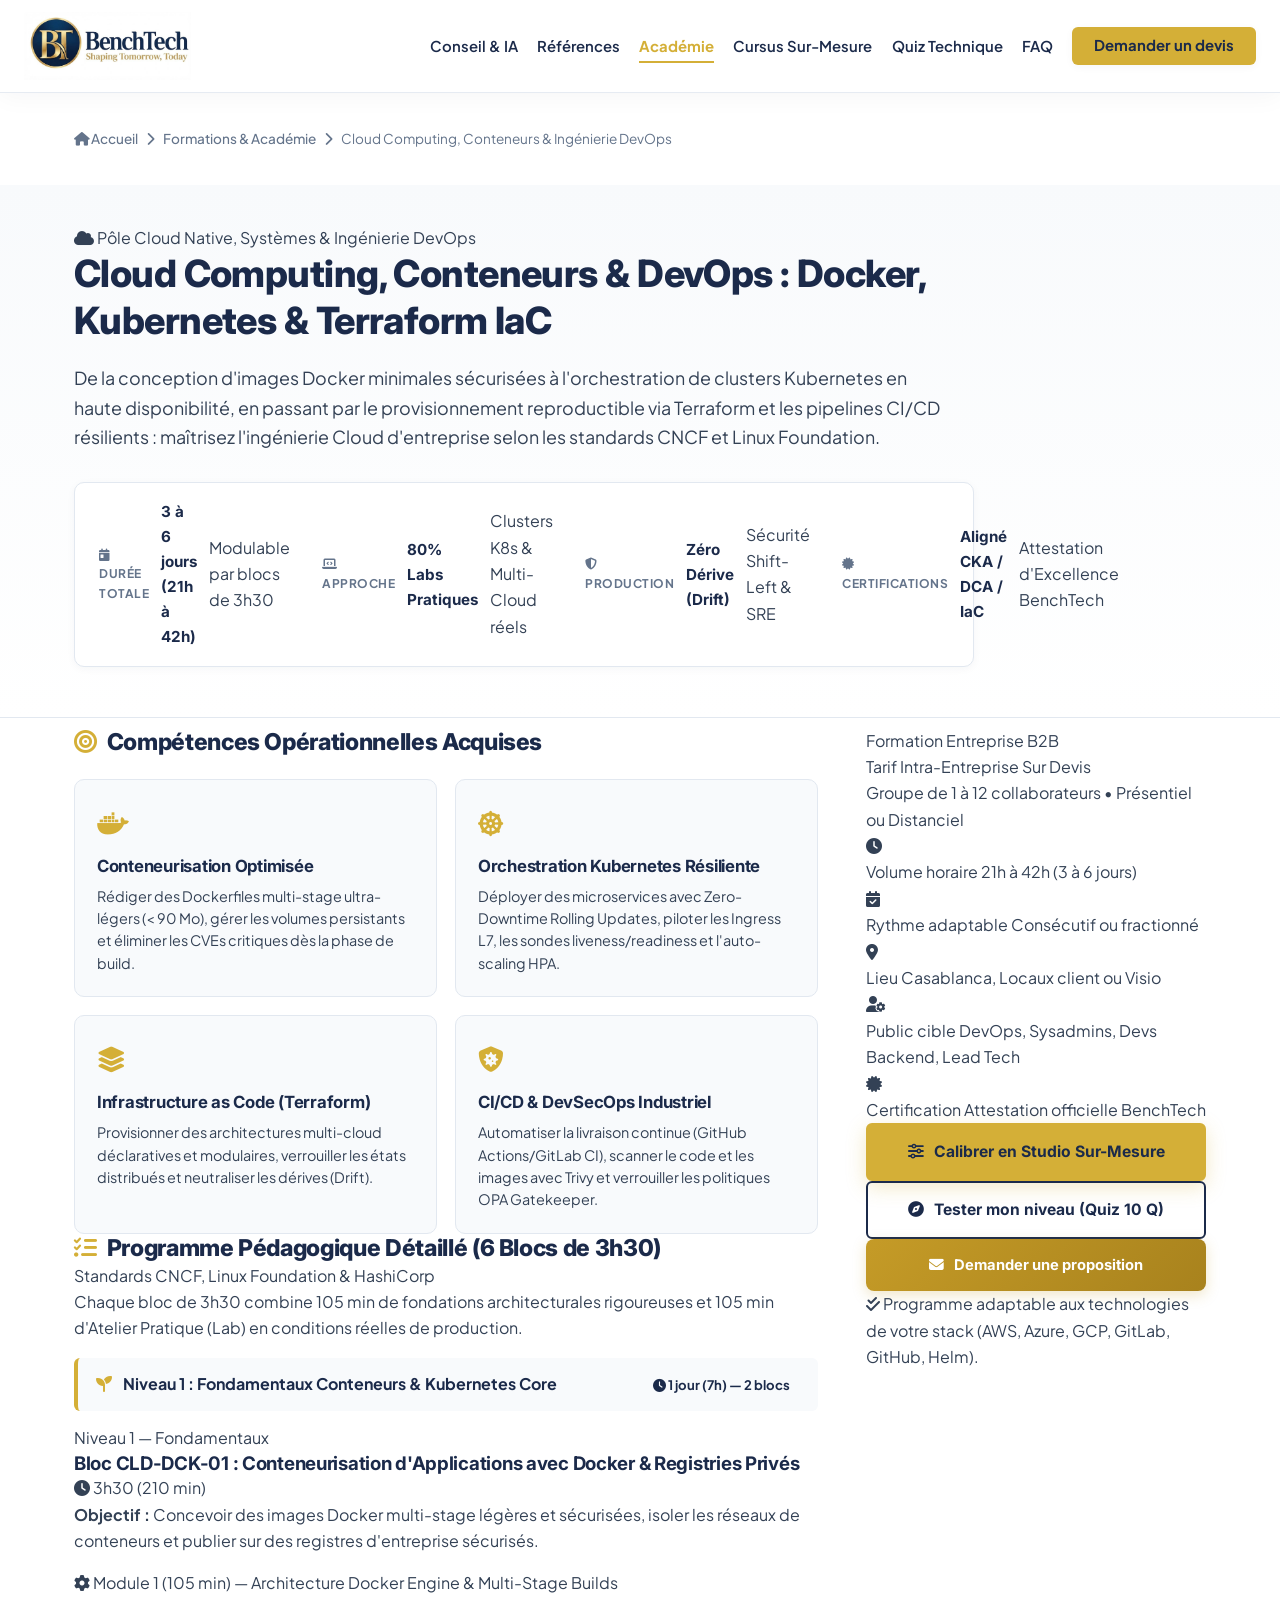
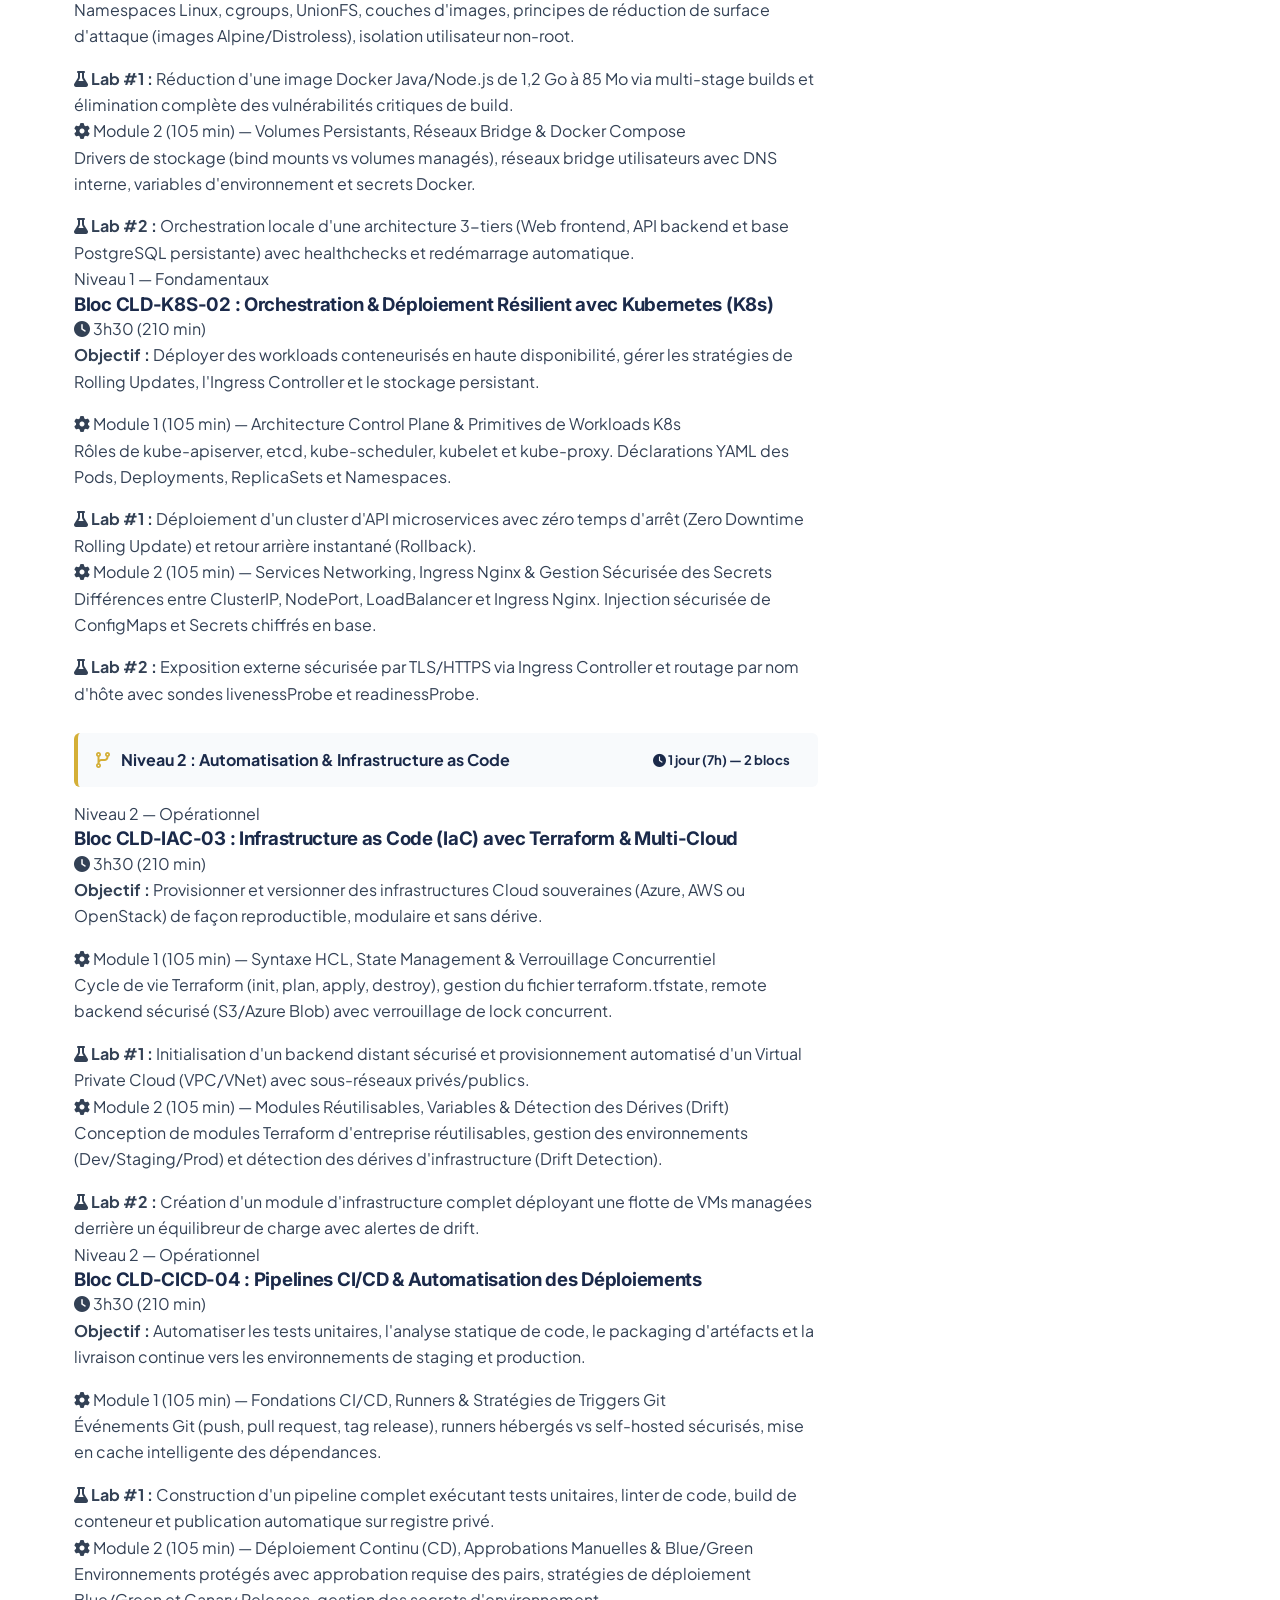
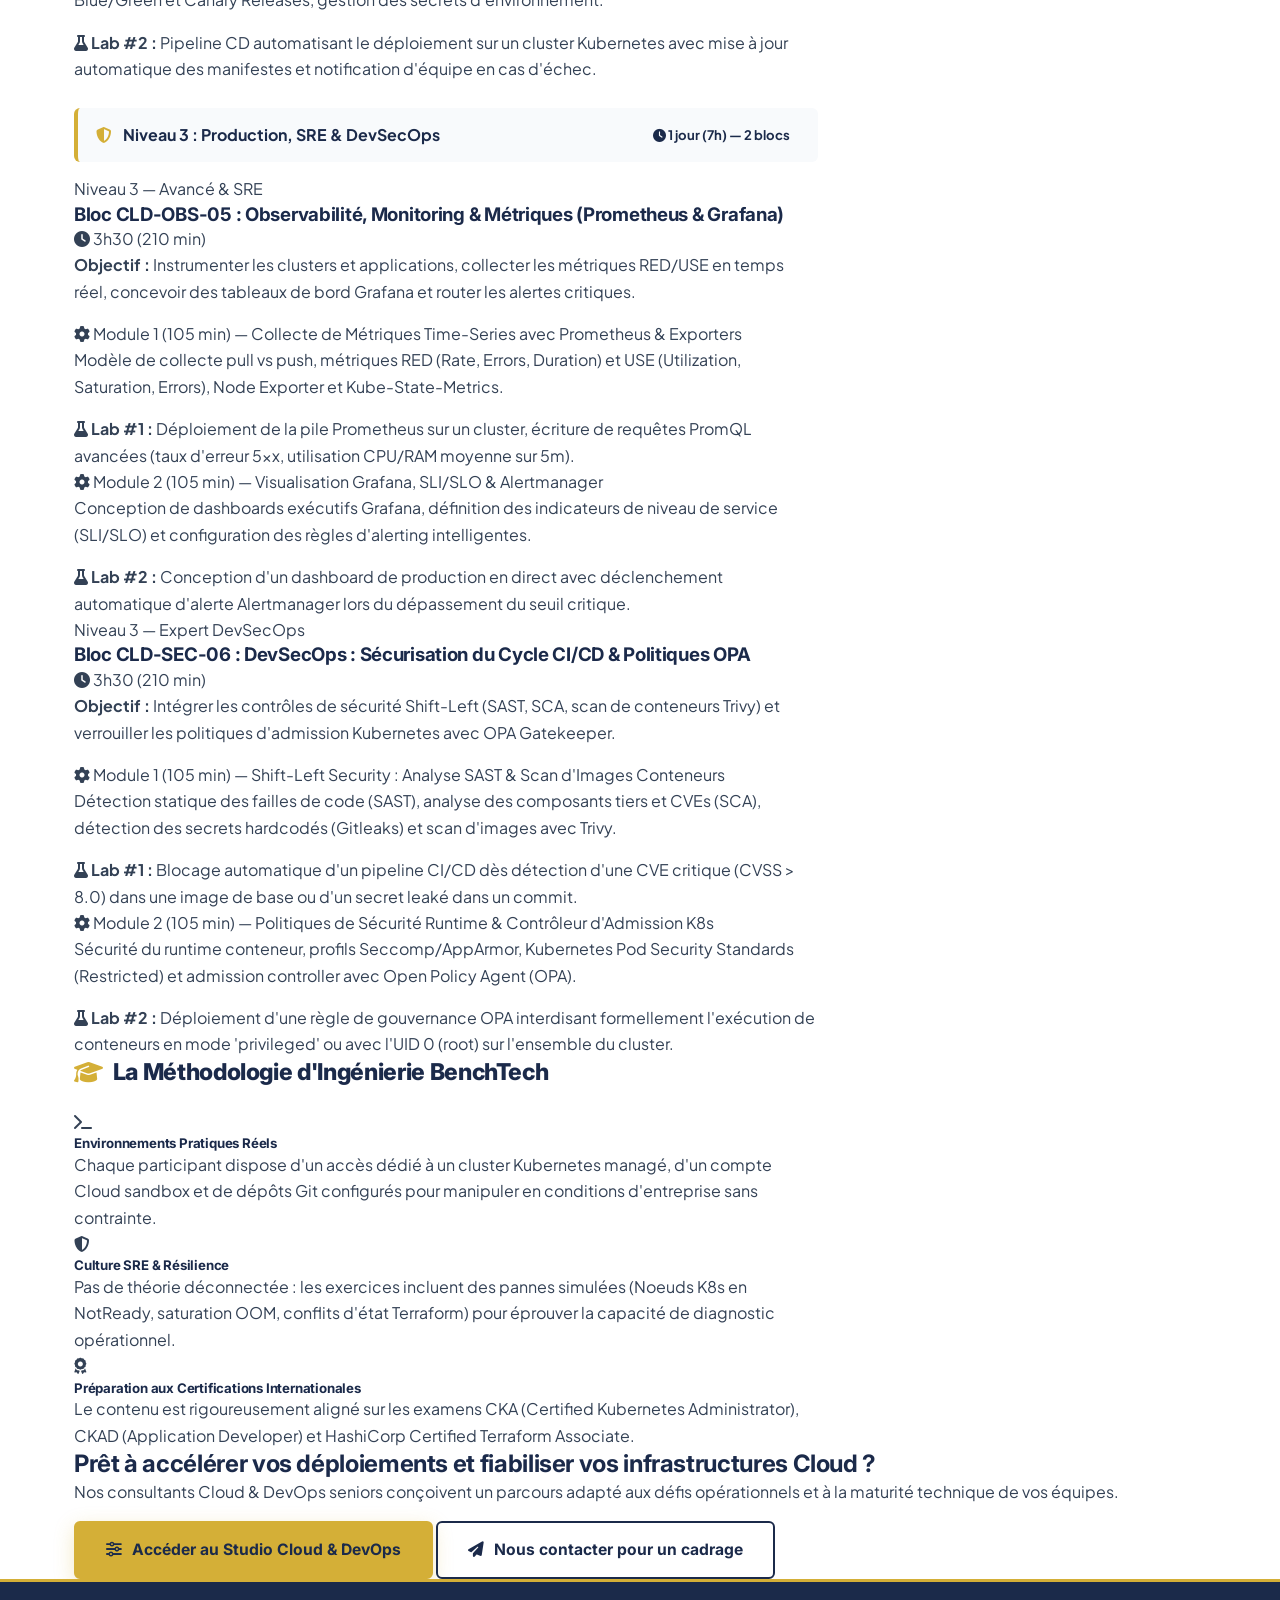
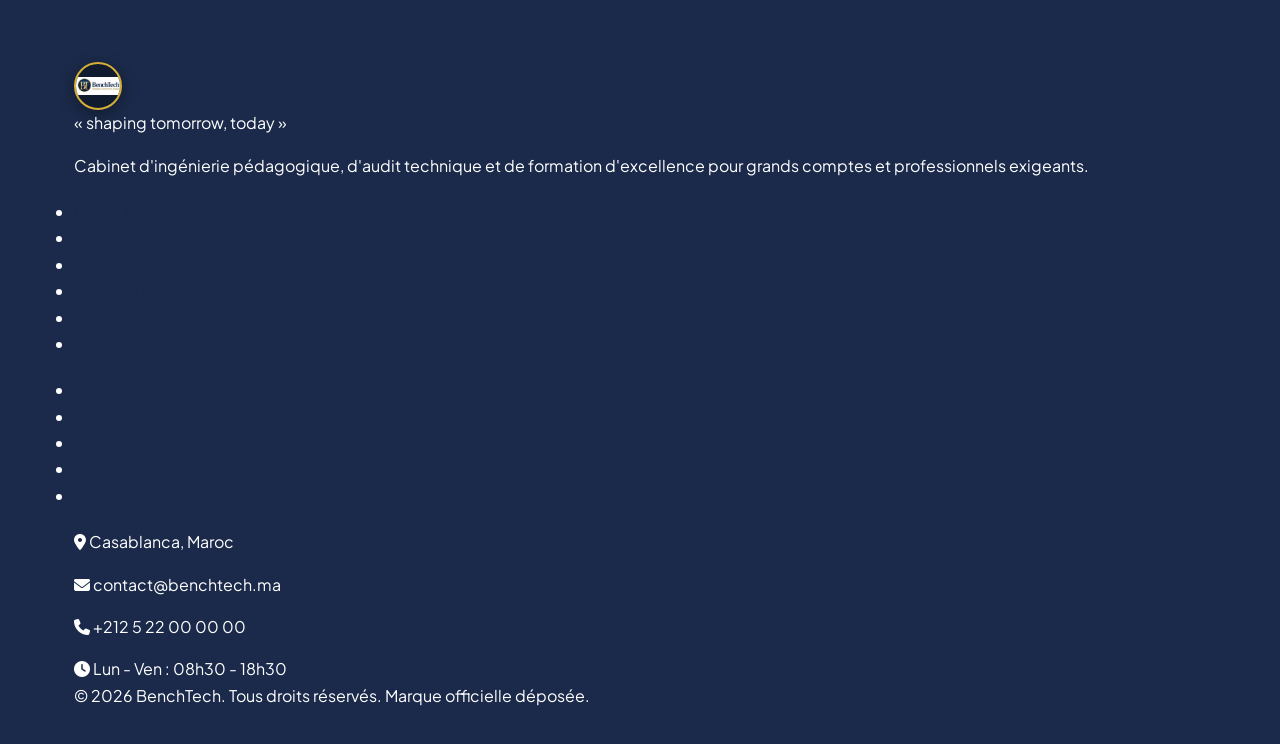
==== commit a8770290: "feat(academy): structuration par Domaines (Learning Tree) et harmonisation des Blocs en Niveau 1, 2," ====
--- a/siteweb/formations/cloud-devops.html
+++ b/siteweb/formations/cloud-devops.html
@@ -203,11 +203,17 @@
 
                         <div class="syllabus-accordion">
                             
+                            <!-- NIVEAU 1 -->
+                            <div class="level-divider-banner" style="background: var(--bg-secondary); border-left: 4px solid var(--color-magician); padding: 12px 18px; margin: 16px 0 14px; border-radius: var(--radius-sm); display: flex; justify-content: space-between; align-items: center; flex-wrap: wrap; gap: 8px;">
+                                <strong style="color: var(--color-sage); font-size: 1rem;"><i class="fas fa-seedling" style="color: var(--color-magician); margin-right: 8px;"></i> Niveau 1 : Fondamentaux Conteneurs &amp; Kubernetes Core</strong>
+                                <span style="font-size: 0.82rem; font-weight: 700; color: var(--color-sage); background: var(--card-bg); padding: 4px 10px; border-radius: 999px;"><i class="fas fa-clock"></i> 1 jour (7h) — 2 blocs</span>
+                            </div>
+
                             <!-- BLOC 1 -->
                             <div class="syllabus-item active">
                                 <div class="syllabus-item-header">
                                     <div class="syllabus-item-title-wrap">
-                                        <span class="syllabus-item-badge badge-tag-blue">Niveau Opérationnel</span>
+                                        <span class="syllabus-item-badge badge-tag-blue">Niveau 1 — Fondamentaux</span>
                                         <h3 class="syllabus-item-title">Bloc CLD-DCK-01 : Conteneurisation d'Applications avec Docker &amp; Registries Privés</h3>
                                     </div>
                                     <span class="syllabus-duration-chip"><i class="fas fa-clock" aria-hidden="true"></i> 3h30 (210 min)</span>
@@ -239,7 +245,7 @@
                             <div class="syllabus-item active">
                                 <div class="syllabus-item-header">
                                     <div class="syllabus-item-title-wrap">
-                                        <span class="syllabus-item-badge badge-tag-purple">Niveau Avancé</span>
+                                        <span class="syllabus-item-badge badge-tag-blue">Niveau 1 — Fondamentaux</span>
                                         <h3 class="syllabus-item-title">Bloc CLD-K8S-02 : Orchestration &amp; Déploiement Résilient avec Kubernetes (K8s)</h3>
                                     </div>
                                     <span class="syllabus-duration-chip"><i class="fas fa-clock" aria-hidden="true"></i> 3h30 (210 min)</span>
@@ -266,12 +272,18 @@
                                     </div>
                                 </div>
                             </div>
+                            
+                            <!-- NIVEAU 2 -->
+                            <div class="level-divider-banner" style="background: var(--bg-secondary); border-left: 4px solid var(--color-magician); padding: 12px 18px; margin: 26px 0 14px; border-radius: var(--radius-sm); display: flex; justify-content: space-between; align-items: center; flex-wrap: wrap; gap: 8px;">
+                                <strong style="color: var(--color-sage); font-size: 1rem;"><i class="fas fa-code-branch" style="color: var(--color-magician); margin-right: 8px;"></i> Niveau 2 : Automatisation &amp; Infrastructure as Code</strong>
+                                <span style="font-size: 0.82rem; font-weight: 700; color: var(--color-sage); background: var(--card-bg); padding: 4px 10px; border-radius: 999px;"><i class="fas fa-clock"></i> 1 jour (7h) — 2 blocs</span>
+                            </div>
 
                             <!-- BLOC 3 -->
                             <div class="syllabus-item active">
                                 <div class="syllabus-item-header">
                                     <div class="syllabus-item-title-wrap">
-                                        <span class="syllabus-item-badge badge-tag-purple">Niveau Avancé</span>
+                                        <span class="syllabus-item-badge badge-tag-purple">Niveau 2 — Opérationnel</span>
                                         <h3 class="syllabus-item-title">Bloc CLD-IAC-03 : Infrastructure as Code (IaC) avec Terraform &amp; Multi-Cloud</h3>
                                     </div>
                                     <span class="syllabus-duration-chip"><i class="fas fa-clock" aria-hidden="true"></i> 3h30 (210 min)</span>
@@ -303,7 +315,7 @@
                             <div class="syllabus-item active">
                                 <div class="syllabus-item-header">
                                     <div class="syllabus-item-title-wrap">
-                                        <span class="syllabus-item-badge badge-tag-blue">Niveau Opérationnel</span>
+                                        <span class="syllabus-item-badge badge-tag-purple">Niveau 2 — Opérationnel</span>
                                         <h3 class="syllabus-item-title">Bloc CLD-CICD-04 : Pipelines CI/CD &amp; Automatisation des Déploiements</h3>
                                     </div>
                                     <span class="syllabus-duration-chip"><i class="fas fa-clock" aria-hidden="true"></i> 3h30 (210 min)</span>
@@ -330,12 +342,18 @@
                                     </div>
                                 </div>
                             </div>
+                            
+                            <!-- NIVEAU 3 -->
+                            <div class="level-divider-banner" style="background: var(--bg-secondary); border-left: 4px solid var(--color-magician); padding: 12px 18px; margin: 26px 0 14px; border-radius: var(--radius-sm); display: flex; justify-content: space-between; align-items: center; flex-wrap: wrap; gap: 8px;">
+                                <strong style="color: var(--color-sage); font-size: 1rem;"><i class="fas fa-shield-alt" style="color: var(--color-magician); margin-right: 8px;"></i> Niveau 3 : Production, SRE &amp; DevSecOps</strong>
+                                <span style="font-size: 0.82rem; font-weight: 700; color: var(--color-sage); background: var(--card-bg); padding: 4px 10px; border-radius: 999px;"><i class="fas fa-clock"></i> 1 jour (7h) — 2 blocs</span>
+                            </div>
 
                             <!-- BLOC 5 -->
                             <div class="syllabus-item active">
                                 <div class="syllabus-item-header">
                                     <div class="syllabus-item-title-wrap">
-                                        <span class="syllabus-item-badge badge-tag-purple">Niveau Avancé</span>
+                                        <span class="syllabus-item-badge badge-tag-gold">Niveau 3 — Avancé &amp; SRE</span>
                                         <h3 class="syllabus-item-title">Bloc CLD-OBS-05 : Observabilité, Monitoring &amp; Métriques (Prometheus &amp; Grafana)</h3>
                                     </div>
                                     <span class="syllabus-duration-chip"><i class="fas fa-clock" aria-hidden="true"></i> 3h30 (210 min)</span>
@@ -367,7 +385,7 @@
                             <div class="syllabus-item active">
                                 <div class="syllabus-item-header">
                                     <div class="syllabus-item-title-wrap">
-                                        <span class="syllabus-item-badge badge-tag-gold">Niveau Expert</span>
+                                        <span class="syllabus-item-badge badge-tag-gold">Niveau 3 — Expert DevSecOps</span>
                                         <h3 class="syllabus-item-title">Bloc CLD-SEC-06 : DevSecOps : Sécurisation du Cycle CI/CD &amp; Politiques OPA</h3>
                                     </div>
                                     <span class="syllabus-duration-chip"><i class="fas fa-clock" aria-hidden="true"></i> 3h30 (210 min)</span>
--- a/siteweb/css/style.css
+++ b/siteweb/css/style.css
@@ -200,7 +200,7 @@
     text-decoration: none;
     transition: var(--transition);
     flex-shrink: 0;
-    margin-right: clamp(32px, 4vw, 68px); /* Espacement élégant et aéré entre le Logo et [Conseil & IA] */
+    margin-right: clamp(18px, 2.5vw, 44px); /* Espacement élégant et aéré entre le Logo et [Conseil & IA] */
 }
 
 /* Logo officiel BenchTech dans le Header (Format Original & Plus Grand) */
@@ -262,16 +262,21 @@
     display: flex;
     align-items: center;
     list-style: none;
-    gap: clamp(16px, 1.8vw, 30px);
+    gap: clamp(14px, 1.5vw, 26px);
     flex-wrap: nowrap;
 }
 
+.nav-links li {
+    flex-shrink: 0;
+}
+
 .nav-links li a {
-    font-size: 0.95rem;
+    font-size: 0.93rem;
     font-weight: 600;
     color: var(--color-sage);
     position: relative;
     padding: 8px 0;
+    white-space: nowrap;
 }
 
 .nav-links li a::after {
@@ -304,6 +309,11 @@
 }
 
 .nav-cta {
+    display: inline-flex !important;
+    align-items: center;
+    justify-content: center;
+    white-space: nowrap !important;
+    flex-shrink: 0 !important;
     background-color: var(--color-magician);
     color: var(--color-sage) !important;
     font-weight: 700 !important;
@@ -311,6 +321,8 @@
     border-radius: var(--radius-sm);
     transition: var(--transition);
     box-shadow: var(--shadow-subtle);
+    text-decoration: none;
+    line-height: 1.2;
 }
 
 .nav-cta:hover {
@@ -3305,92 +3317,29 @@
     }
 }
 
-
-
 /* --------------------------------------------------------------------------
-   13. RESPONSIVE DESIGN (MOBILE & TABLETTE)
+   ADAPTATION NAVIGATION HEADER (TABLETTE & ÉCRANS COMPACTS)
    -------------------------------------------------------------------------- */
-@media (max-width: 1024px) {
-    .grid-3 {
-        grid-template-columns: repeat(2, 1fr);
-    }
-    
-    .footer-top {
-        grid-template-columns: 1fr 1fr;
-        gap: 40px;
-    }
-
-    .excel-studio-grid,
-    .powerbi-studio-grid,
-    .unix-studio-grid,
-    .sql-studio-grid,
-    .copilot-studio-grid,
-    .hybrid-studio-grid {
-        grid-template-columns: 1fr;
-    }
-
-    .live-syllabus-sheet {
-        position: static;
-    }
-}
-
-@media (max-width: 768px) {
+@media (max-width: 1180px) and (min-width: 993px) {
+    .nav-links {
+        gap: clamp(8px, 1.2vw, 16px);
+    }
+    .nav-links li a {
+        font-size: 0.86rem;
+    }
+    .nav-cta {
+        padding: 8px 16px !important;
+        font-size: 0.86rem;
+    }
     .header-logo-img {
-        height: 54px;
-        max-width: 220px;
-    }
-
-    .studios-tabs-nav {
-        flex-direction: column;
-        align-items: stretch;
-    }
-
-    .studio-nav-tab {
-        min-width: 100%;
-    }
-
-    .excel-studio-section,
-    .powerbi-studio-section,
-    .unix-studio-section,
-    .sql-studio-section,
-    .copilot-studio-section,
-    .hybrid-studio-section {
-        padding: 24px 18px;
-    }
-
-    .params-row {
-        grid-template-columns: 1fr;
-    }
-
-    .section {
-        padding: 70px 0;
-    }
-
-    .hero {
-        padding: 70px 0 60px;
-    }
-
-    .hero h1 {
-        font-size: 2.35rem;
-    }
-
-    .hero-break {
-        display: none;
-    }
-
-    .hero-description {
-        font-size: 1.05rem;
-    }
-
-    .hero-actions {
-        flex-direction: column;
-        width: 100%;
-    }
-
-    .hero-actions .btn {
-        width: 100%;
-    }
-
+        height: 58px;
+    }
+    .logo {
+        margin-right: clamp(14px, 2vw, 28px);
+    }
+}
+
+@media (max-width: 992px) {
     .menu-toggle {
         display: block;
     }
@@ -3425,6 +3374,7 @@
         display: block;
         padding: 10px 0;
         transition: var(--transition);
+        white-space: nowrap;
     }
 
     .nav-links li a.active {
@@ -3434,8 +3384,146 @@
     }
 
     .nav-cta {
+        display: block !important;
+        text-align: center;
+        white-space: nowrap !important;
+        width: 100%;
+    }
+}
+
+
+
+/* --------------------------------------------------------------------------
+   13. RESPONSIVE DESIGN (MOBILE & TABLETTE)
+   -------------------------------------------------------------------------- */
+@media (max-width: 1024px) {
+    .grid-3 {
+        grid-template-columns: repeat(2, 1fr);
+    }
+    
+    .footer-top {
+        grid-template-columns: 1fr 1fr;
+        gap: 40px;
+    }
+
+    .excel-studio-grid,
+    .powerbi-studio-grid,
+    .unix-studio-grid,
+    .sql-studio-grid,
+    .copilot-studio-grid,
+    .hybrid-studio-grid {
+        grid-template-columns: 1fr;
+    }
+
+    .live-syllabus-sheet {
+        position: static;
+    }
+}
+
+@media (max-width: 768px) {
+    .header-logo-img {
+        height: 54px;
+        max-width: 220px;
+    }
+
+    .studios-tabs-nav {
+        flex-direction: column;
+        align-items: stretch;
+    }
+
+    .studio-nav-tab {
+        min-width: 100%;
+    }
+
+    .excel-studio-section,
+    .powerbi-studio-section,
+    .unix-studio-section,
+    .sql-studio-section,
+    .copilot-studio-section,
+    .hybrid-studio-section {
+        padding: 24px 18px;
+    }
+
+    .params-row {
+        grid-template-columns: 1fr;
+    }
+
+    .section {
+        padding: 70px 0;
+    }
+
+    .hero {
+        padding: 70px 0 60px;
+    }
+
+    .hero h1 {
+        font-size: 2.35rem;
+    }
+
+    .hero-break {
+        display: none;
+    }
+
+    .hero-description {
+        font-size: 1.05rem;
+    }
+
+    .hero-actions {
+        flex-direction: column;
+        width: 100%;
+    }
+
+    .hero-actions .btn {
+        width: 100%;
+    }
+
+    .menu-toggle {
         display: block;
+    }
+
+    .logo {
+        margin-right: auto;
+    }
+
+    .nav-links {
+        display: none;
+        flex-direction: column;
+        position: absolute;
+        top: 92px;
+        left: 0;
+        width: 100%;
+        background-color: #FFFFFF;
+        box-shadow: 0 10px 25px rgba(0, 0, 0, 0.1);
+        padding: 24px;
+        gap: 16px;
+        border-bottom: 1px solid var(--border-color);
+    }
+
+    .nav-links.active {
+        display: flex;
+    }
+
+    .nav-links li {
+        width: 100%;
+    }
+
+    .nav-links li a {
+        display: block;
+        padding: 10px 0;
+        transition: var(--transition);
+    }
+
+    .nav-links li a.active {
+        color: var(--color-magician) !important;
+        padding-left: 12px;
+        border-left: 3px solid var(--color-magician);
+    }
+
+    .nav-cta {
+        display: block !important;
         text-align: center;
+        white-space: nowrap !important;
+        width: 100%;
     }
 
     .grid-3, .grid-2 {
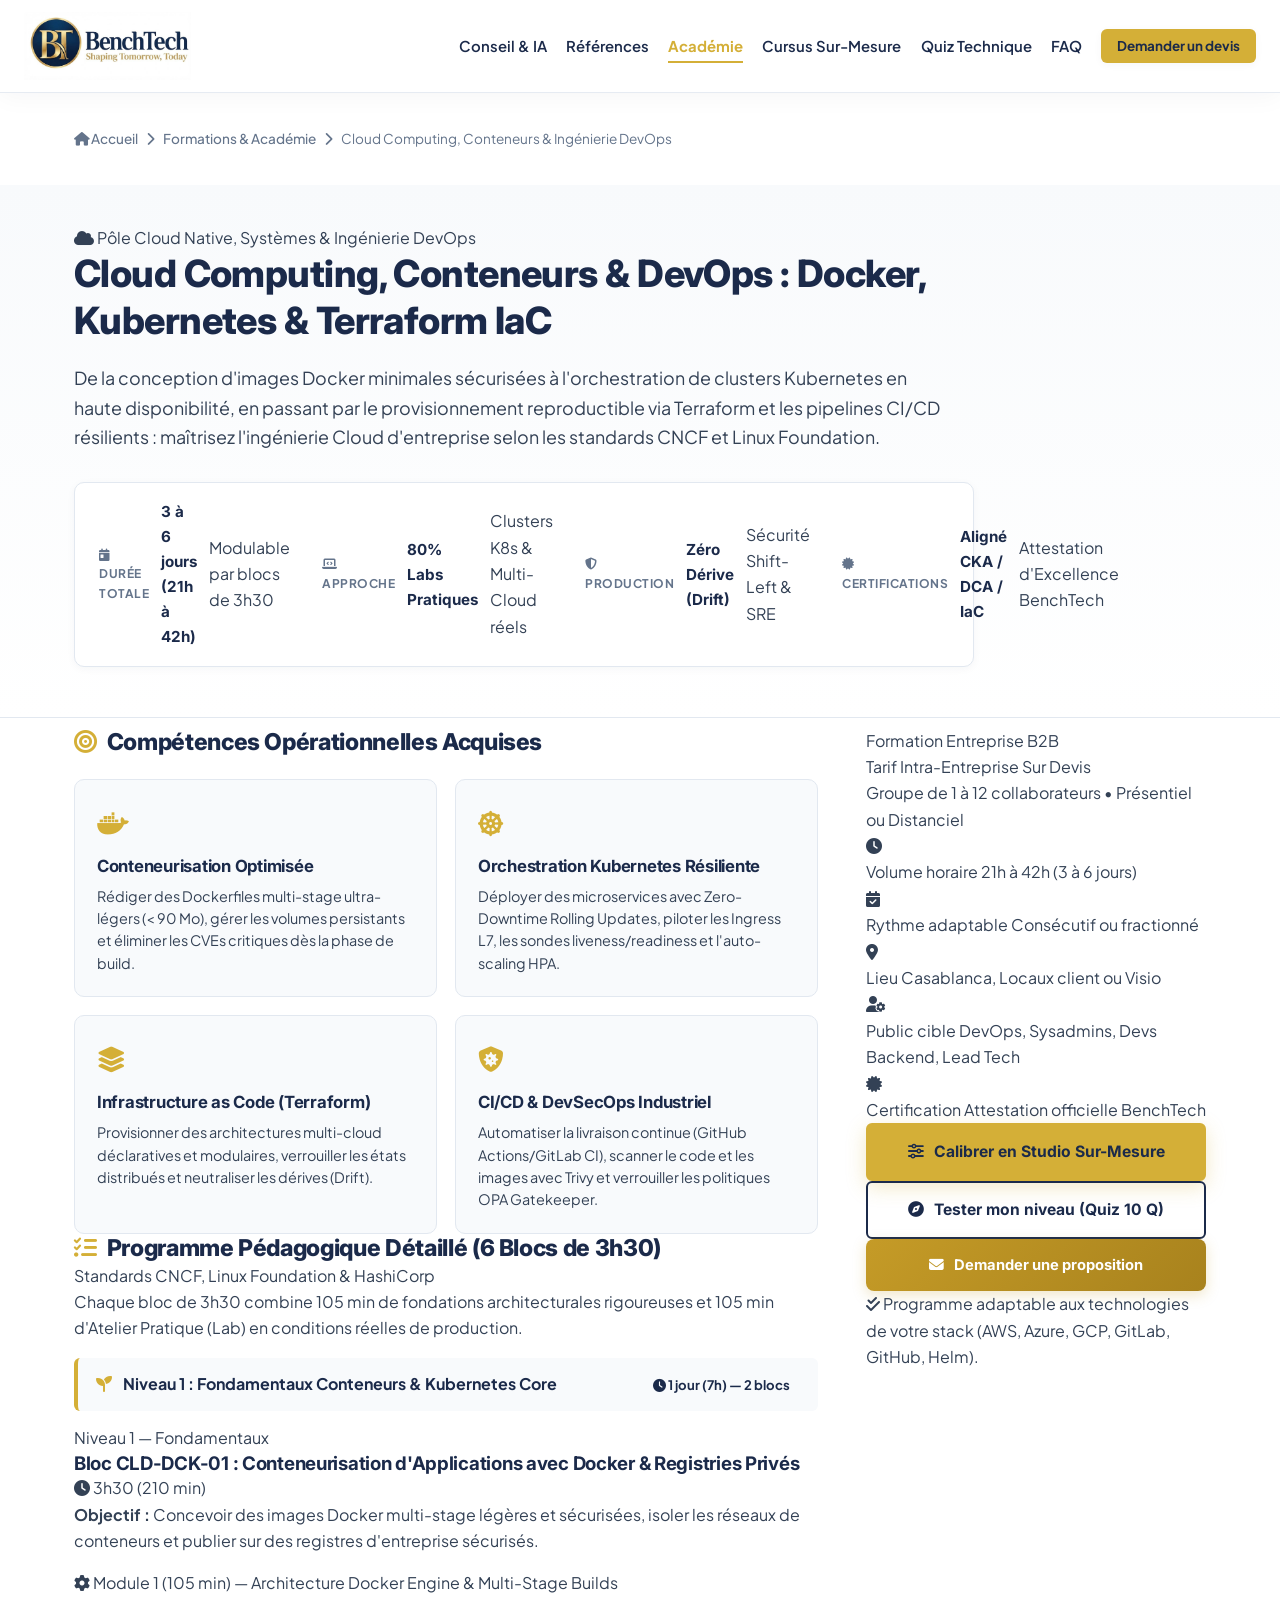
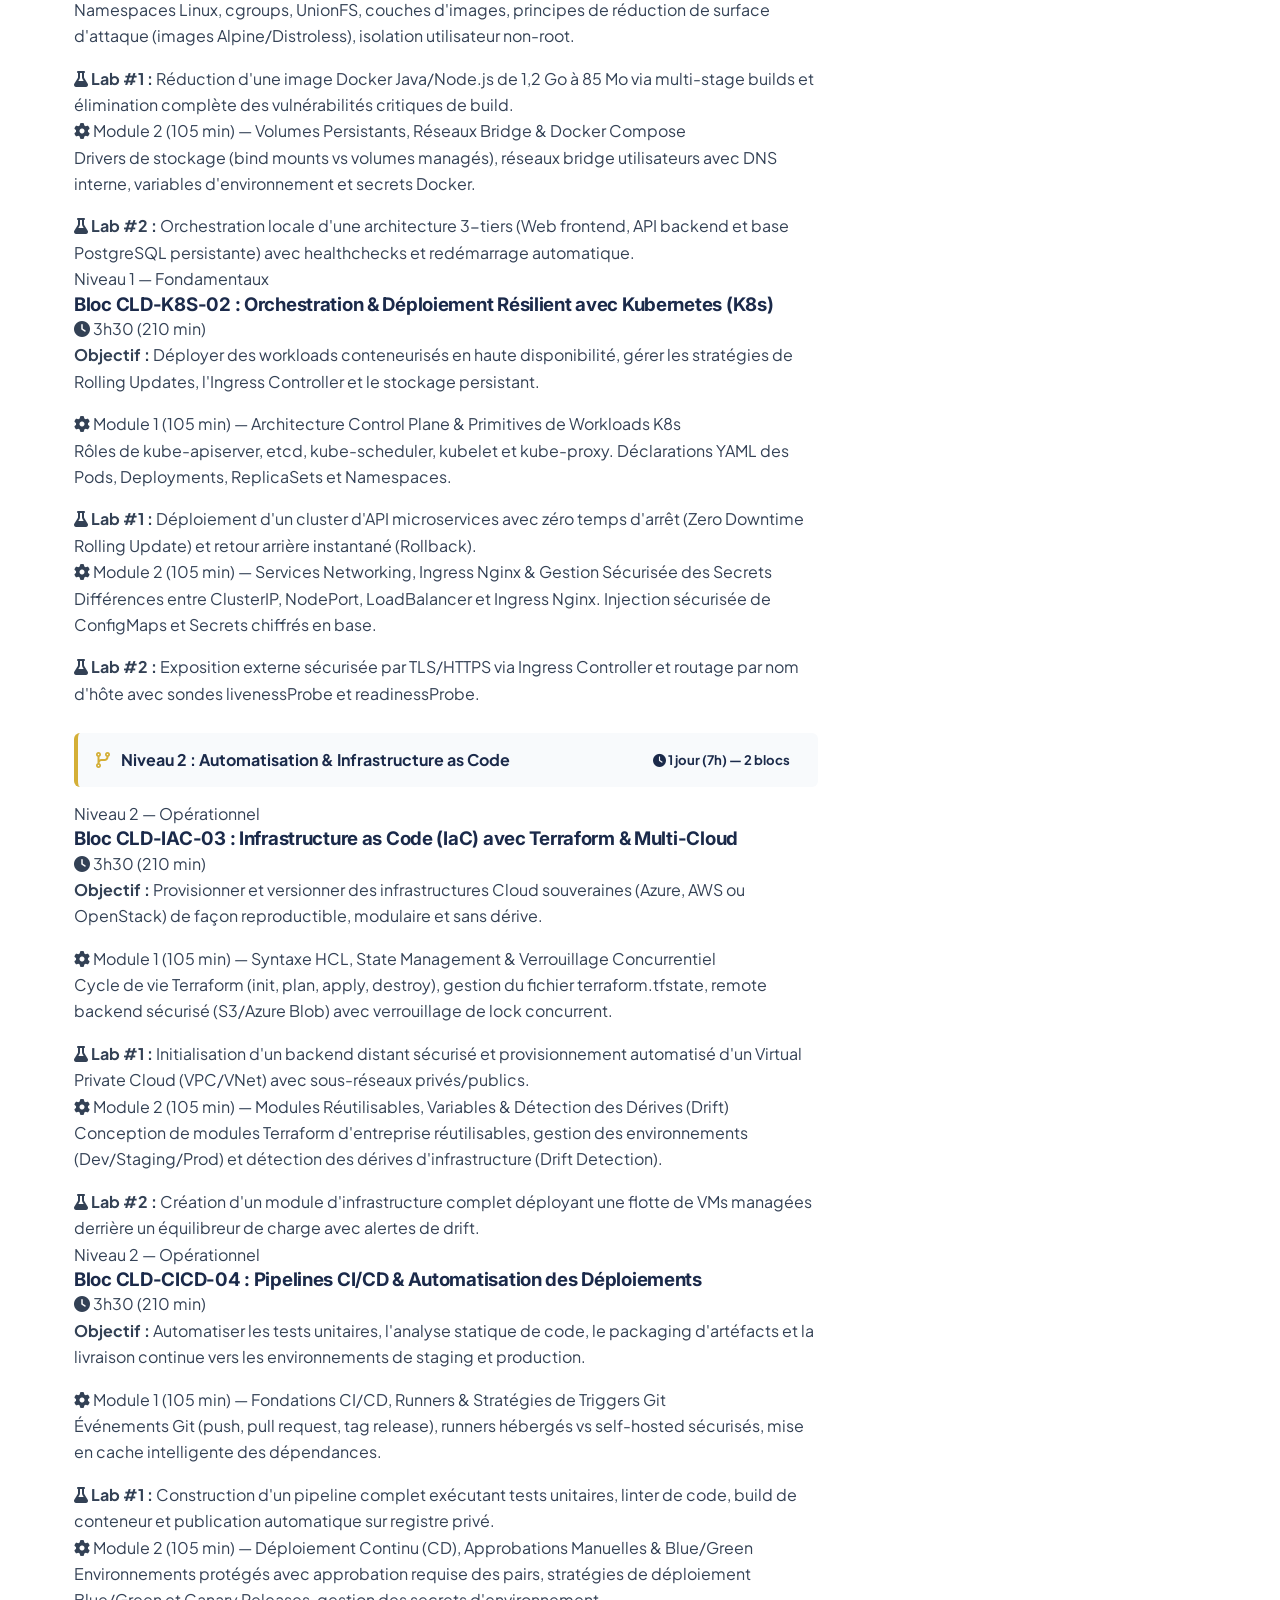
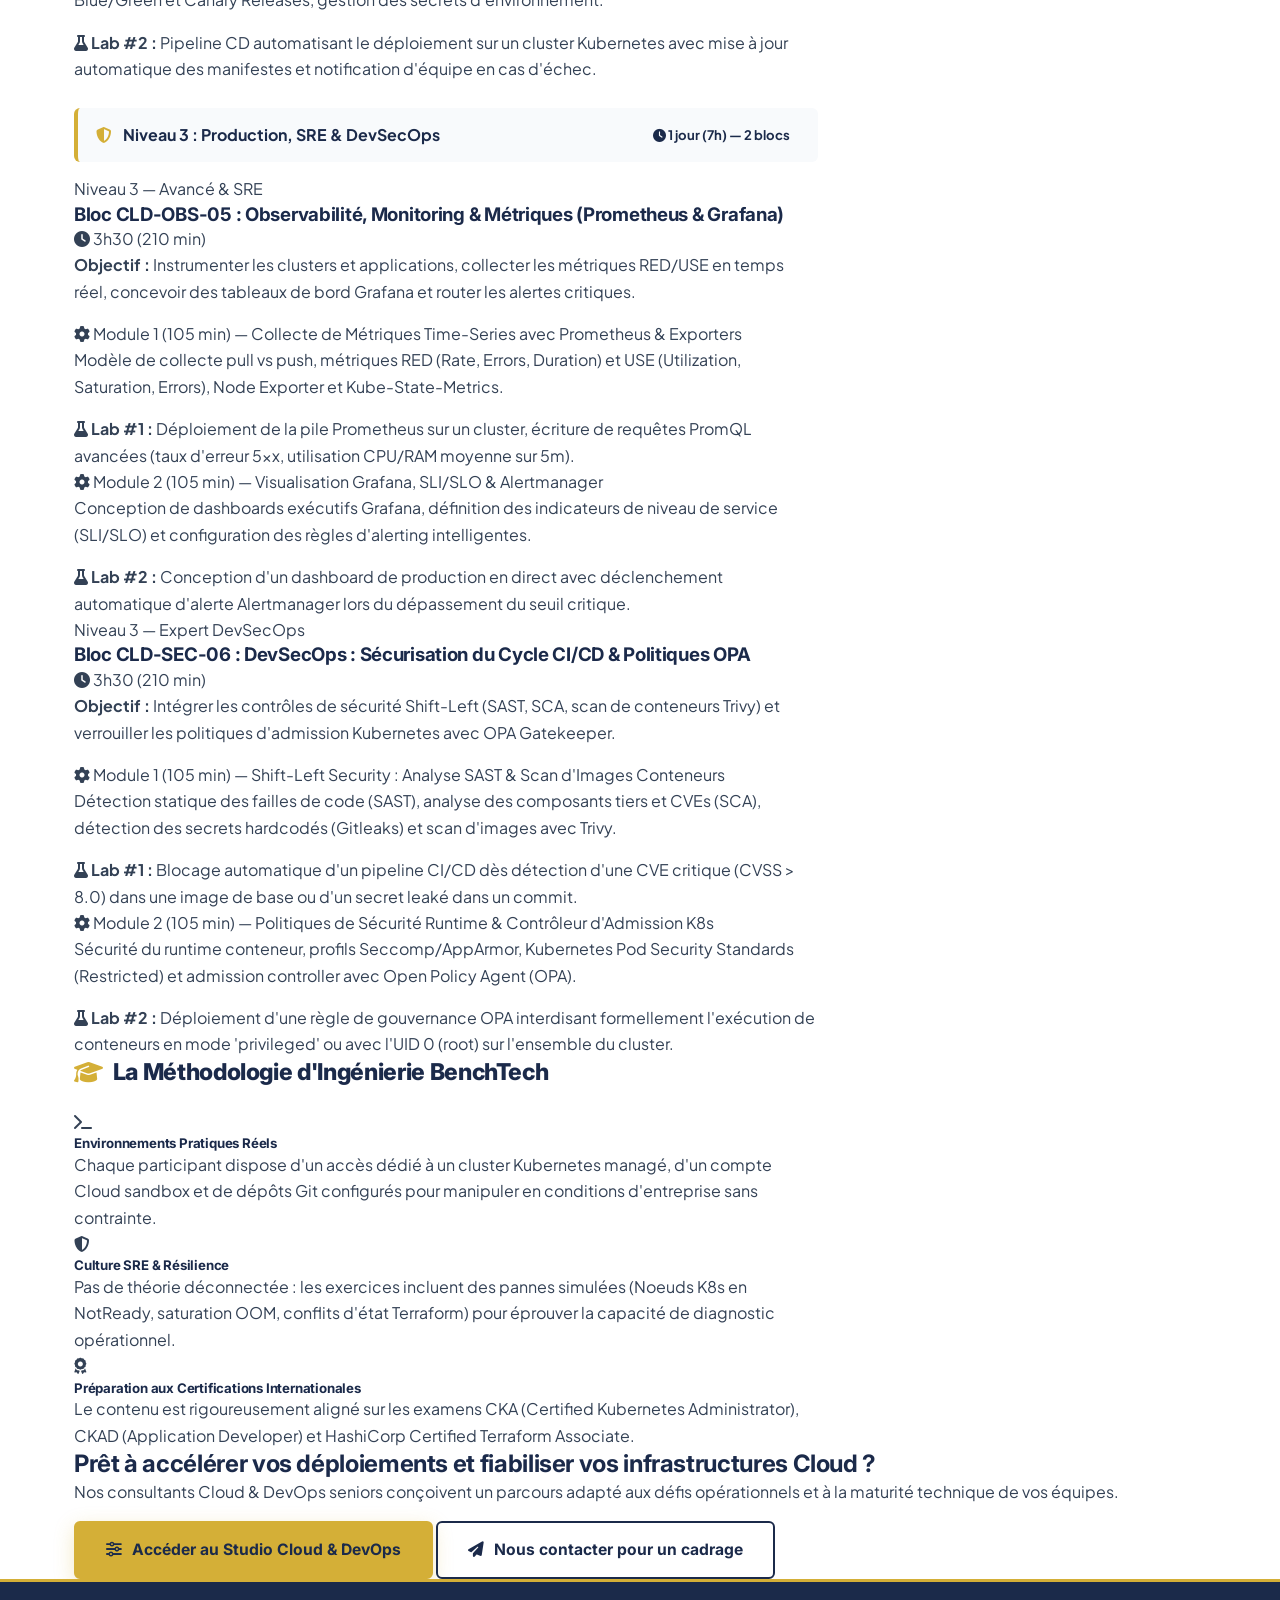
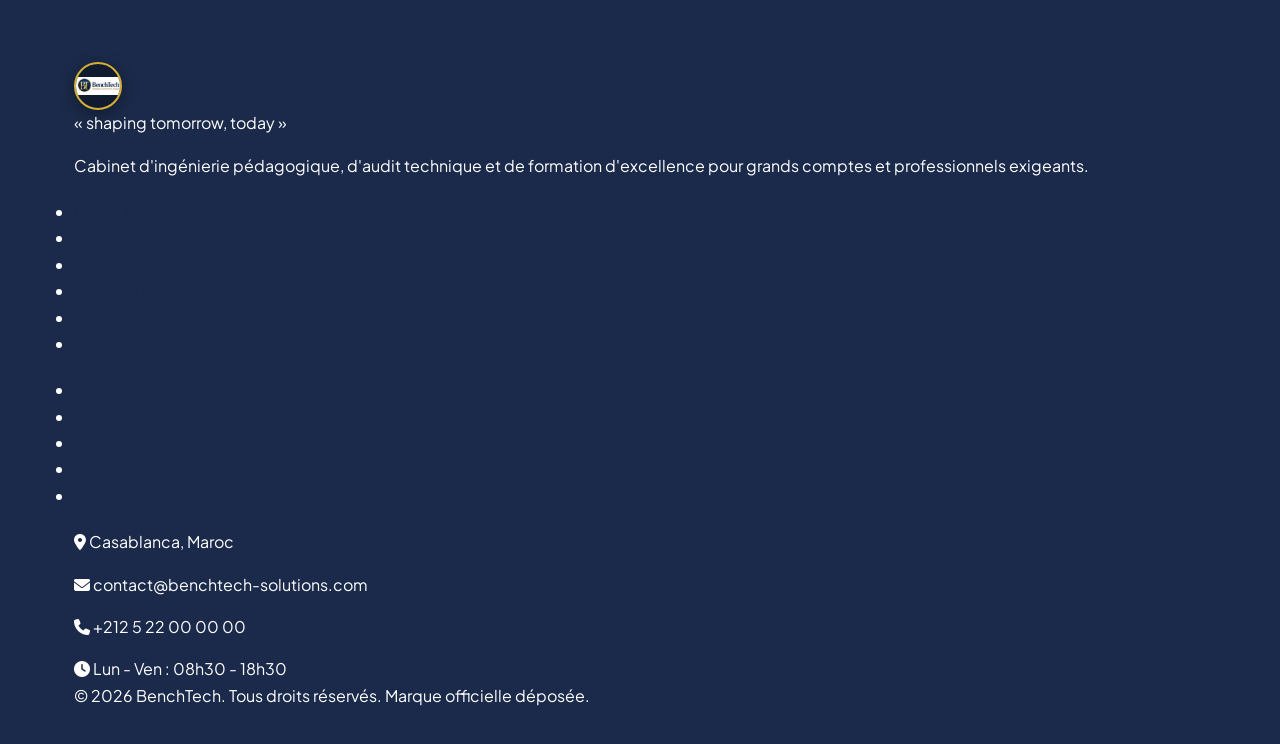
==== commit 17afc94b: "chore(domain): configuration du domaine officiel https://www.benchtech-solutions.com et email contac" ====
--- a/siteweb/formations/cloud-devops.html
+++ b/siteweb/formations/cloud-devops.html
@@ -5,7 +5,7 @@
     <meta name="viewport" content="width=device-width, initial-scale=1.0">
     <title>Formation Cloud Computing, Conteneurs &amp; Ingénierie DevOps : Docker, Kubernetes &amp; Terraform | BenchTech</title>
     <meta name="description" content="Formation certifiante Cloud Computing &amp; DevOps à Casablanca et en ligne. Maîtrisez la conteneurisation Docker, l'orchestration Kubernetes (K8s), l'Infrastructure as Code Terraform et les pipelines CI/CD résilients.">
-    <link rel="canonical" href="https://benchtech.ma/formations/cloud-devops">
+    <link rel="canonical" href="https://www.benchtech-solutions.com/formations/cloud-devops">
 
     <!-- Métadonnées Sociales (Open Graph & Twitter Cards) -->
     <meta property="og:type" content="article">
@@ -13,13 +13,13 @@
     <meta property="og:site_name" content="BenchTech">
     <meta property="og:title" content="Formation Cloud Computing, Conteneurs &amp; Ingénierie DevOps | BenchTech">
     <meta property="og:description" content="Cursus d'excellence animé par des Cloud Architects et ingénieurs DevOps seniors. Docker multi-stage, cluster Kubernetes de production, Terraform IaC, observabilité Prometheus et DevSecOps.">
-    <meta property="og:url" content="https://benchtech.ma/formations/cloud-devops">
-    <meta property="og:image" content="https://benchtech.ma/images/logo-benchtech.png">
+    <meta property="og:url" content="https://www.benchtech-solutions.com/formations/cloud-devops">
+    <meta property="og:image" content="https://www.benchtech-solutions.com/images/logo-benchtech.png">
     
     <meta name="twitter:card" content="summary_large_image">
     <meta name="twitter:title" content="Formation Cloud &amp; DevOps — Docker, K8s, Terraform, CI/CD | BenchTech">
     <meta name="twitter:description" content="Perfectionnement professionnel Cloud Native : conteneurs sécurisés, architecture Kubernetes résiliente, IaC Terraform reproductible et automatisation CI/CD industrielle.">
-    <meta name="twitter:image" content="https://benchtech.ma/images/logo-benchtech.png">
+    <meta name="twitter:image" content="https://www.benchtech-solutions.com/images/logo-benchtech.png">
 
     <!-- Schéma structuré Schema.org (Course) -->
     <script type="application/ld+json">
@@ -31,8 +31,8 @@
       "provider": {
         "@type": "Organization",
         "name": "BenchTech",
-        "url": "https://benchtech.ma/",
-        "logo": "https://benchtech.ma/images/logo-benchtech.png"
+        "url": "https://www.benchtech-solutions.com/",
+        "logo": "https://www.benchtech-solutions.com/images/logo-benchtech.png"
       },
       "inLanguage": "fr",
       "educationalLevel": "Intermediate to Advanced",
@@ -571,7 +571,7 @@
                 <div class="footer-contact">
                     <h4>Siège &amp; Contact</h4>
                     <p><i class="fas fa-location-dot"></i> Casablanca, Maroc</p>
-                    <p><i class="fas fa-envelope"></i> contact@benchtech.ma</p>
+                    <p><i class="fas fa-envelope"></i> contact@benchtech-solutions.com</p>
                     <p><i class="fas fa-phone"></i> +212 5 22 00 00 00</p>
                     <p><i class="fas fa-clock"></i> Lun - Ven : 08h30 - 18h30</p>
                 </div>
--- a/siteweb/css/style.css
+++ b/siteweb/css/style.css
@@ -308,16 +308,146 @@
     width: 100%;
 }
 
+/* ==========================================================================
+   DROPDOWN MENU POUR CURSUS SUR-MESURE DANS LE HEADER
+   ========================================================================== */
+.nav-dropdown {
+    position: relative;
+}
+
+.nav-dropdown-toggle {
+    display: inline-flex !important;
+    align-items: center;
+    gap: 6px;
+    cursor: pointer;
+}
+
+.nav-dropdown-arrow {
+    font-size: 0.65rem;
+    transition: transform 0.25s ease;
+    opacity: 0.7;
+    margin-top: 1px;
+}
+
+.nav-dropdown:hover .nav-dropdown-arrow,
+.nav-dropdown:focus-within .nav-dropdown-arrow {
+    transform: rotate(180deg);
+    opacity: 1;
+    color: var(--color-magician);
+}
+
+.nav-dropdown-menu {
+    position: absolute;
+    top: 100%;
+    left: 50%;
+    transform: translateX(-50%) translateY(10px);
+    background: #FFFFFF;
+    border: 1px solid rgba(226, 232, 240, 0.95);
+    border-radius: 14px;
+    box-shadow: 0 16px 36px rgba(15, 23, 42, 0.14), 0 2px 6px rgba(15, 23, 42, 0.05);
+    min-width: 280px;
+    padding: 8px 0;
+    list-style: none;
+    opacity: 0;
+    visibility: hidden;
+    pointer-events: none;
+    transition: all 0.22s cubic-bezier(0.16, 1, 0.3, 1);
+    z-index: 1050;
+}
+
+.nav-dropdown:hover .nav-dropdown-menu,
+.nav-dropdown:focus-within .nav-dropdown-menu {
+    opacity: 1;
+    visibility: visible;
+    pointer-events: auto;
+    transform: translateX(-50%) translateY(4px);
+}
+
+/* Force la fermeture immédiate après clic sur un item */
+.nav-dropdown.dropdown-closing .nav-dropdown-menu,
+.nav-dropdown.dropdown-closing:hover .nav-dropdown-menu,
+.nav-dropdown.dropdown-closing:focus-within .nav-dropdown-menu {
+    opacity: 0 !important;
+    visibility: hidden !important;
+    pointer-events: none !important;
+    transform: translateX(-50%) translateY(10px) !important;
+}
+
+.nav-dropdown-menu li {
+    width: 100%;
+    padding: 0;
+    margin: 0;
+}
+
+.nav-dropdown-menu li a {
+    display: flex !important;
+    align-items: center;
+    gap: 12px;
+    padding: 10px 18px !important;
+    font-size: 0.88rem !important;
+    font-weight: 600 !important;
+    color: #1E293B !important;
+    transition: all 0.15s ease !important;
+    white-space: nowrap;
+    text-decoration: none;
+    border-left: 3px solid transparent;
+}
+
+.nav-dropdown-menu li a::after {
+    display: none !important;
+}
+
+.nav-dropdown-menu li a i {
+    font-size: 0.98rem;
+    color: var(--color-magician, #C59B27);
+    width: 20px;
+    text-align: center;
+    transition: transform 0.2s ease;
+}
+
+.nav-dropdown-menu li a:hover {
+    background: #FFFDF5 !important;
+    color: var(--color-sage, #1B2A4A) !important;
+    border-left-color: var(--color-magician, #C59B27);
+    padding-left: 22px !important;
+}
+
+.nav-dropdown-menu li a:hover i {
+    transform: scale(1.18);
+}
+
+@media (max-width: 992px) {
+    .nav-dropdown-menu {
+        position: static;
+        transform: none !important;
+        opacity: 1 !important;
+        visibility: visible !important;
+        pointer-events: auto !important;
+        box-shadow: none;
+        border: none;
+        background: rgba(0, 0, 0, 0.02);
+        padding: 4px 0 4px 12px;
+        min-width: 100%;
+        display: none;
+    }
+    .nav-dropdown.open .nav-dropdown-menu {
+        display: block;
+    }
+}
+
 .nav-cta {
     display: inline-flex !important;
     align-items: center;
     justify-content: center;
     white-space: nowrap !important;
     flex-shrink: 0 !important;
+    overflow: visible;
+    min-width: max-content;
     background-color: var(--color-magician);
     color: var(--color-sage) !important;
     font-weight: 700 !important;
-    padding: 10px 22px !important;
+    font-size: 0.84rem !important;
+    padding: 9px 16px !important;
     border-radius: var(--radius-sm);
     transition: var(--transition);
     box-shadow: var(--shadow-subtle);
@@ -1515,6 +1645,173 @@
     margin: 0;
 }
 
+/* En-tête blocs hybrides & actions globales */
+.hybrid-blocks-header-row {
+    display: flex;
+    justify-content: space-between;
+    align-items: center;
+    flex-wrap: wrap;
+    gap: 12px;
+    margin-bottom: 8px;
+}
+
+.hybrid-blocks-global-actions {
+    display: flex;
+    align-items: center;
+    gap: 10px;
+}
+
+.hybrid-global-counter {
+    font-size: 0.8rem;
+    font-weight: 700;
+    color: var(--color-sage);
+    background: var(--color-magician-light, rgba(212, 175, 55, 0.12));
+    border: 1px solid rgba(212, 175, 55, 0.35);
+    padding: 4px 10px;
+    border-radius: 999px;
+}
+
+.hybrid-reset-btn {
+    display: inline-flex;
+    align-items: center;
+    gap: 5px;
+    font-size: 0.78rem;
+    font-weight: 600;
+    color: #64748B;
+    background: #F1F5F9;
+    border: 1px solid #CBD5E1;
+    padding: 4px 10px;
+    border-radius: var(--radius-sm);
+    cursor: pointer;
+    transition: var(--transition);
+}
+
+.hybrid-reset-btn:hover {
+    color: #DC2626;
+    border-color: #F87171;
+    background: #FEF2F2;
+}
+
+/* Barre de recherche dans les blocs hybrides */
+.hybrid-search-bar {
+    position: relative;
+    display: flex;
+    align-items: center;
+    margin: 12px 0 16px 0;
+}
+
+.hybrid-search-icon {
+    position: absolute;
+    left: 12px;
+    color: #94A3B8;
+    font-size: 0.88rem;
+    pointer-events: none;
+}
+
+.hybrid-search-input {
+    width: 100%;
+    padding: 9px 36px 9px 36px;
+    font-size: 0.88rem;
+    font-family: inherit;
+    border: 1px solid var(--border-color);
+    border-radius: var(--radius-md);
+    background: var(--bg-secondary);
+    color: var(--color-sage);
+    transition: var(--transition);
+}
+
+.hybrid-search-input:focus {
+    border-color: var(--color-magician);
+    background: #FFFFFF;
+    outline: none;
+    box-shadow: 0 0 0 3px rgba(212, 175, 55, 0.15);
+}
+
+.hybrid-search-clear {
+    position: absolute;
+    right: 10px;
+    display: none;
+    align-items: center;
+    justify-content: center;
+    width: 22px;
+    height: 22px;
+    border: none;
+    background: #E2E8F0;
+    color: #64748B;
+    border-radius: 50%;
+    cursor: pointer;
+    font-size: 0.72rem;
+    transition: var(--transition);
+}
+
+.hybrid-search-clear:hover {
+    background: #CBD5E1;
+    color: #1E293B;
+}
+
+/* Onglets de filtrage technologie */
+.hybrid-tech-filter-tabs {
+    display: flex;
+    flex-wrap: wrap;
+    gap: 6px;
+    margin-bottom: 16px;
+}
+
+.hybrid-tech-tab {
+    padding: 6px 14px;
+    font-size: 0.8rem;
+    font-weight: 600;
+    border-radius: 999px;
+    border: 1px solid var(--border-color);
+    background: var(--card-bg);
+    color: var(--text-body);
+    cursor: pointer;
+    transition: var(--transition);
+}
+
+.hybrid-tech-tab:hover {
+    border-color: var(--color-magician);
+    color: var(--color-sage);
+}
+
+.hybrid-tech-tab.active {
+    background: var(--color-sage);
+    color: #FFFFFF;
+    border-color: var(--color-sage);
+    box-shadow: 0 2px 6px rgba(27, 42, 74, 0.18);
+}
+
+/* Accordéon par technologie */
+.hybrid-group-accordion-header {
+    cursor: pointer;
+    user-select: none;
+    transition: var(--transition);
+}
+
+.hybrid-group-accordion-header:hover {
+    background-color: rgba(212, 175, 55, 0.08);
+}
+
+.hybrid-group-chevron {
+    font-size: 0.75rem;
+    color: var(--color-magician);
+    transition: transform 0.2s ease;
+    margin-right: 4px;
+}
+
+.hybrid-tech-group.group-open .hybrid-group-chevron {
+    transform: rotate(90deg);
+}
+
+.hybrid-group-counter {
+    font-size: 0.75rem;
+    font-weight: 700;
+    padding: 2px 8px;
+    border-radius: 999px;
+    display: inline-flex;
+    align-items: center;
+}
+
 .studio-card {
     background: var(--card-bg);
     border: 1px solid var(--border-color);
@@ -3328,8 +3625,10 @@
         font-size: 0.86rem;
     }
     .nav-cta {
-        padding: 8px 16px !important;
-        font-size: 0.86rem;
+        padding: 8px 14px !important;
+        font-size: 0.82rem !important;
+        white-space: nowrap !important;
+        min-width: max-content;
     }
     .header-logo-img {
         height: 58px;
@@ -4400,16 +4699,221 @@
     line-height: 1.5;
 }
 
-/* Masquer les éléments redondants / encombrants */
-.studios-tabs-nav,
+/* Masquer uniquement les titres redondants à l'intérieur des panneaux de studios */
+.studio-panel > .section-header {
+    display: none !important;
+}
+
+/* ==========================================================================
+   BARRE DE NAVIGATION STICKY DES STUDIOS SUR-MESURE
+   ========================================================================== */
+.studios-tabs-nav {
+    display: flex !important;
+    justify-content: center;
+    align-items: center;
+    gap: 8px;
+    margin: 0 auto 30px auto;
+    flex-wrap: wrap;
+    position: sticky;
+    top: 75px;
+    z-index: 920;
+    background: rgba(255, 255, 255, 0.95);
+    backdrop-filter: blur(14px);
+    -webkit-backdrop-filter: blur(14px);
+    padding: 8px 14px;
+    border-radius: 9999px;
+    border: 1px solid rgba(203, 213, 225, 0.85);
+    box-shadow: 0 6px 20px rgba(15, 23, 42, 0.08);
+    max-width: fit-content;
+    transition: all 0.25s ease;
+}
+
+.studio-nav-tab {
+    display: inline-flex !important;
+    flex-direction: row !important;
+    align-items: center;
+    gap: 8px;
+    padding: 8px 16px !important;
+    background: #FFFFFF;
+    border: 1px solid #E2E8F0 !important;
+    border-radius: 9999px !important;
+    cursor: pointer;
+    transition: all 0.2s cubic-bezier(0.16, 1, 0.3, 1);
+    min-width: auto !important;
+    text-align: left;
+    color: var(--color-sage, #1B2A4A) !important;
+    font-size: 0.88rem !important;
+    font-weight: 700 !important;
+    box-shadow: 0 1px 3px rgba(15, 23, 42, 0.04);
+    user-select: none;
+}
+
+.studio-nav-tab i {
+    font-size: 1.05rem !important;
+    color: var(--color-magician, #C59B27) !important;
+    margin-bottom: 0 !important;
+    transition: transform 0.2s ease, color 0.2s ease;
+}
+
+.studio-nav-tab span {
+    font-size: 0.88rem !important;
+    font-weight: 700 !important;
+    white-space: nowrap;
+}
+
+.studio-nav-tab small {
+    display: none !important;
+}
+
+.studio-nav-tab:hover {
+    border-color: var(--color-magician, #C59B27) !important;
+    background: #FFFDF5 !important;
+    transform: translateY(-2px);
+    box-shadow: 0 4px 12px rgba(197, 155, 39, 0.2) !important;
+}
+
+.studio-nav-tab:hover i {
+    transform: scale(1.15);
+}
+
+.studio-nav-tab.active {
+    background: #1B2A4A !important;
+    border-color: #1B2A4A !important;
+    color: #FFFFFF !important;
+    box-shadow: 0 4px 14px rgba(27, 42, 74, 0.3) !important;
+}
+
+.studio-nav-tab.active i {
+    color: #D4AF37 !important;
+    transform: scale(1.1);
+}
+
+@media (max-width: 992px) {
+    .studios-tabs-nav {
+        flex-wrap: nowrap !important;
+        overflow-x: auto !important;
+        justify-content: flex-start !important;
+        padding: 8px 12px !important;
+        max-width: 100% !important;
+        border-radius: 16px !important;
+        -webkit-overflow-scrolling: touch;
+        scrollbar-width: thin;
+    }
+    .studio-nav-tab {
+        flex-shrink: 0 !important;
+    }
+}
+
+/* ==========================================================================
+   BARRES DE PRESETS RAPIDES (NIVEAUX 1, 2, 3 & PARCOURS)
+   ========================================================================== */
+.excel-presets-bar,
 .powerbi-presets-bar,
-.excel-presets-bar,
 .unix-presets-bar,
 .sql-presets-bar,
 .copilot-presets-bar,
-.hybrid-presets-bar,
-.studio-panel > .section-header {
-    display: none !important;
+.hybrid-presets-bar {
+    display: flex !important;
+    align-items: center;
+    gap: 10px;
+    flex-wrap: wrap;
+    padding: 10px 16px;
+    background-color: #F8FAFC;
+    border: 1px solid #E2E8F0;
+    border-radius: 10px;
+    margin-bottom: 20px;
+}
+
+.preset-label {
+    font-size: 0.82rem;
+    font-weight: 700;
+    color: #1B2A4A;
+    display: inline-flex;
+    align-items: center;
+    gap: 6px;
+    white-space: nowrap;
+}
+
+.preset-label i {
+    color: #C59B27;
+}
+
+.preset-pills {
+    display: flex;
+    flex-wrap: wrap;
+    gap: 8px;
+    align-items: center;
+}
+
+.preset-btn {
+    display: inline-flex;
+    align-items: center;
+    gap: 6px;
+    font-family: inherit;
+    font-size: 0.78rem;
+    font-weight: 600;
+    padding: 6px 12px;
+    border-radius: 9999px;
+    border: 1px solid #CBD5E1;
+    background: #FFFFFF;
+    color: #334155;
+    cursor: pointer;
+    transition: all 0.2s ease;
+}
+
+.preset-btn:hover {
+    border-color: #C59B27;
+    background: #FFFDF5;
+    color: #0F172A;
+    transform: translateY(-1px);
+}
+
+.preset-btn.active {
+    background: #1B2A4A;
+    border-color: #1B2A4A;
+    color: #FFFFFF;
+}
+
+/* ==========================================================================
+   SÉLECTEUR RAPIDE DANS LA FICHE PÉDAGOGIQUE (LIVE SYLLABUS SHEET)
+   ========================================================================== */
+.syllabus-studio-quickswitch {
+    margin-bottom: 14px;
+}
+
+.quickswitch-box {
+    display: flex;
+    align-items: center;
+    gap: 8px;
+    background: #F8FAFC;
+    border: 1px solid #CBD5E1;
+    border-radius: 8px;
+    padding: 6px 12px;
+    transition: all 0.2s ease;
+}
+
+.quickswitch-box:focus-within {
+    border-color: #C59B27;
+    background: #FFFFFF;
+    box-shadow: 0 0 0 3px rgba(197, 155, 39, 0.15);
+}
+
+.quickswitch-icon {
+    color: #C59B27;
+    font-size: 0.9rem;
+    flex-shrink: 0;
+}
+
+.quickswitch-select {
+    width: 100%;
+    border: none;
+    background: transparent;
+    font-size: 0.82rem;
+    font-weight: 700;
+    color: #0F172A;
+    cursor: pointer;
+    outline: none;
+    font-family: inherit;
 }
 
 /* Panneaux des studios sans fond lourd supplémentaire */
